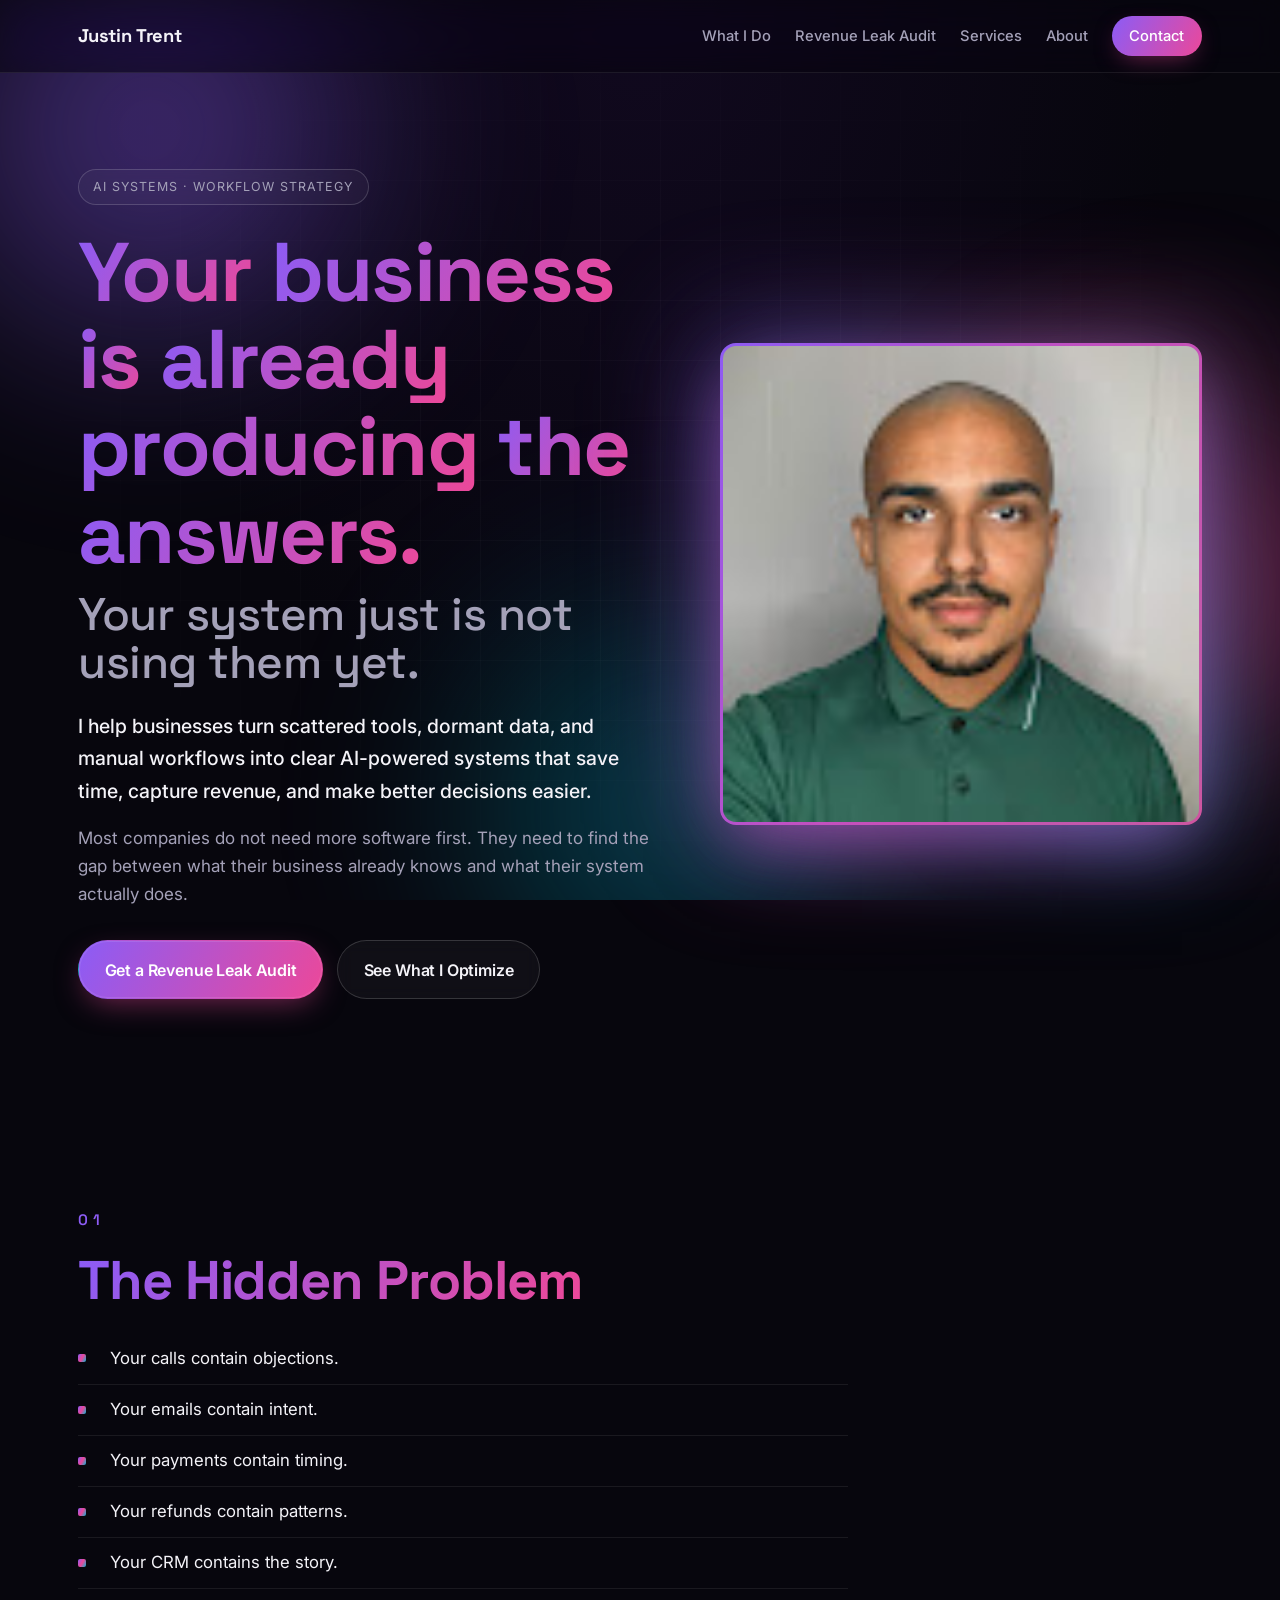
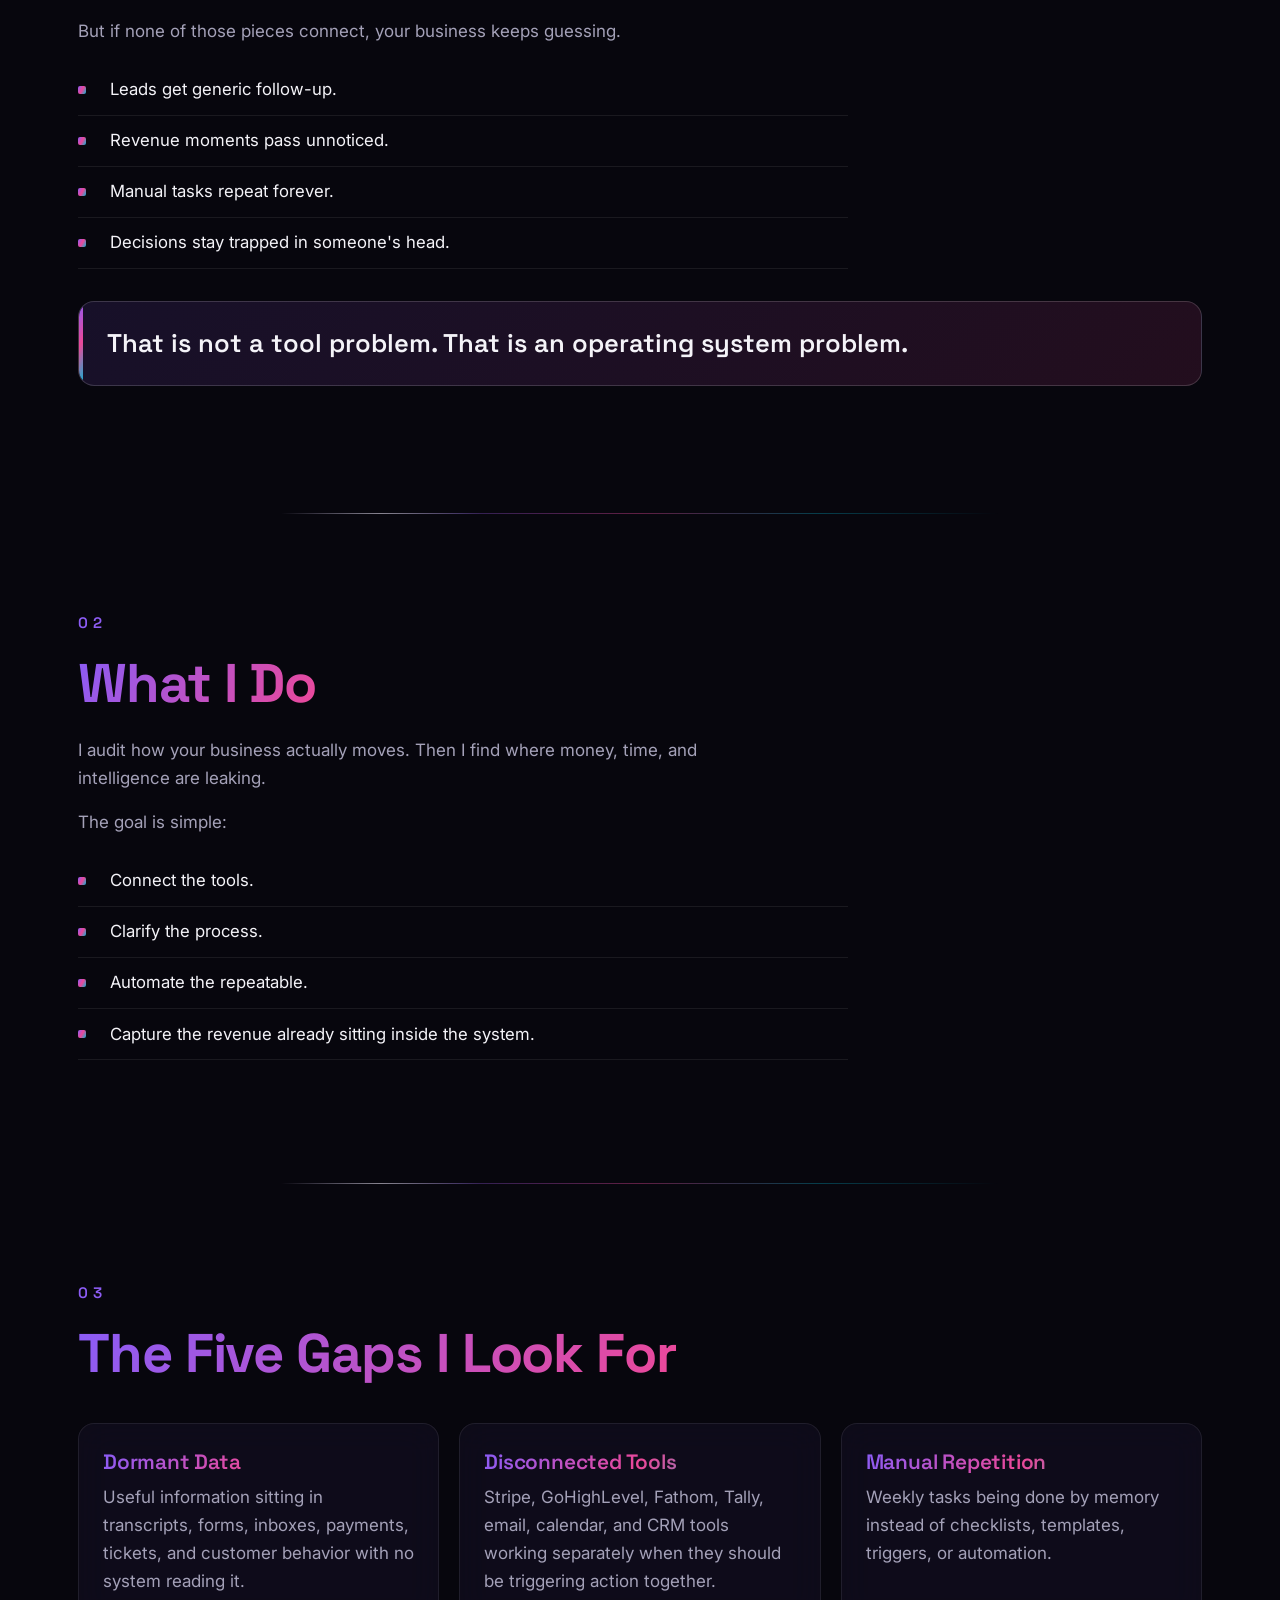
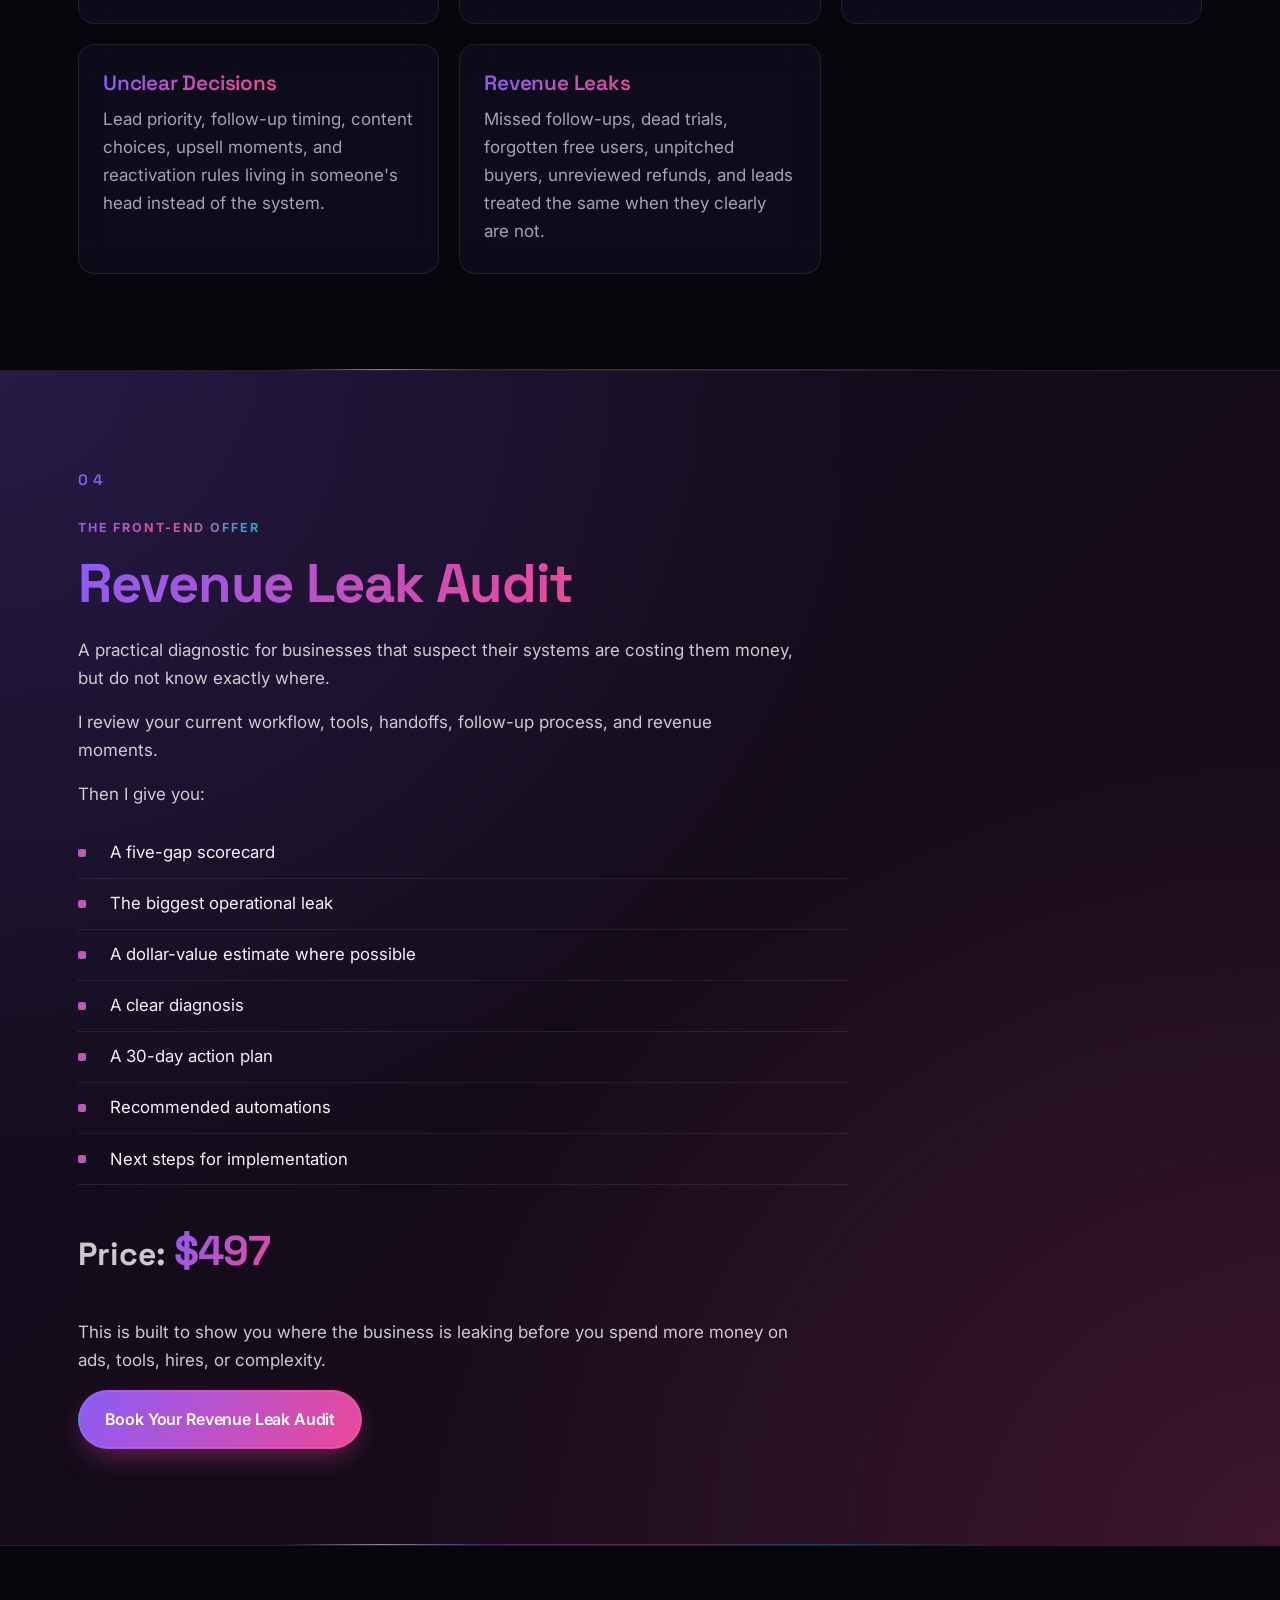
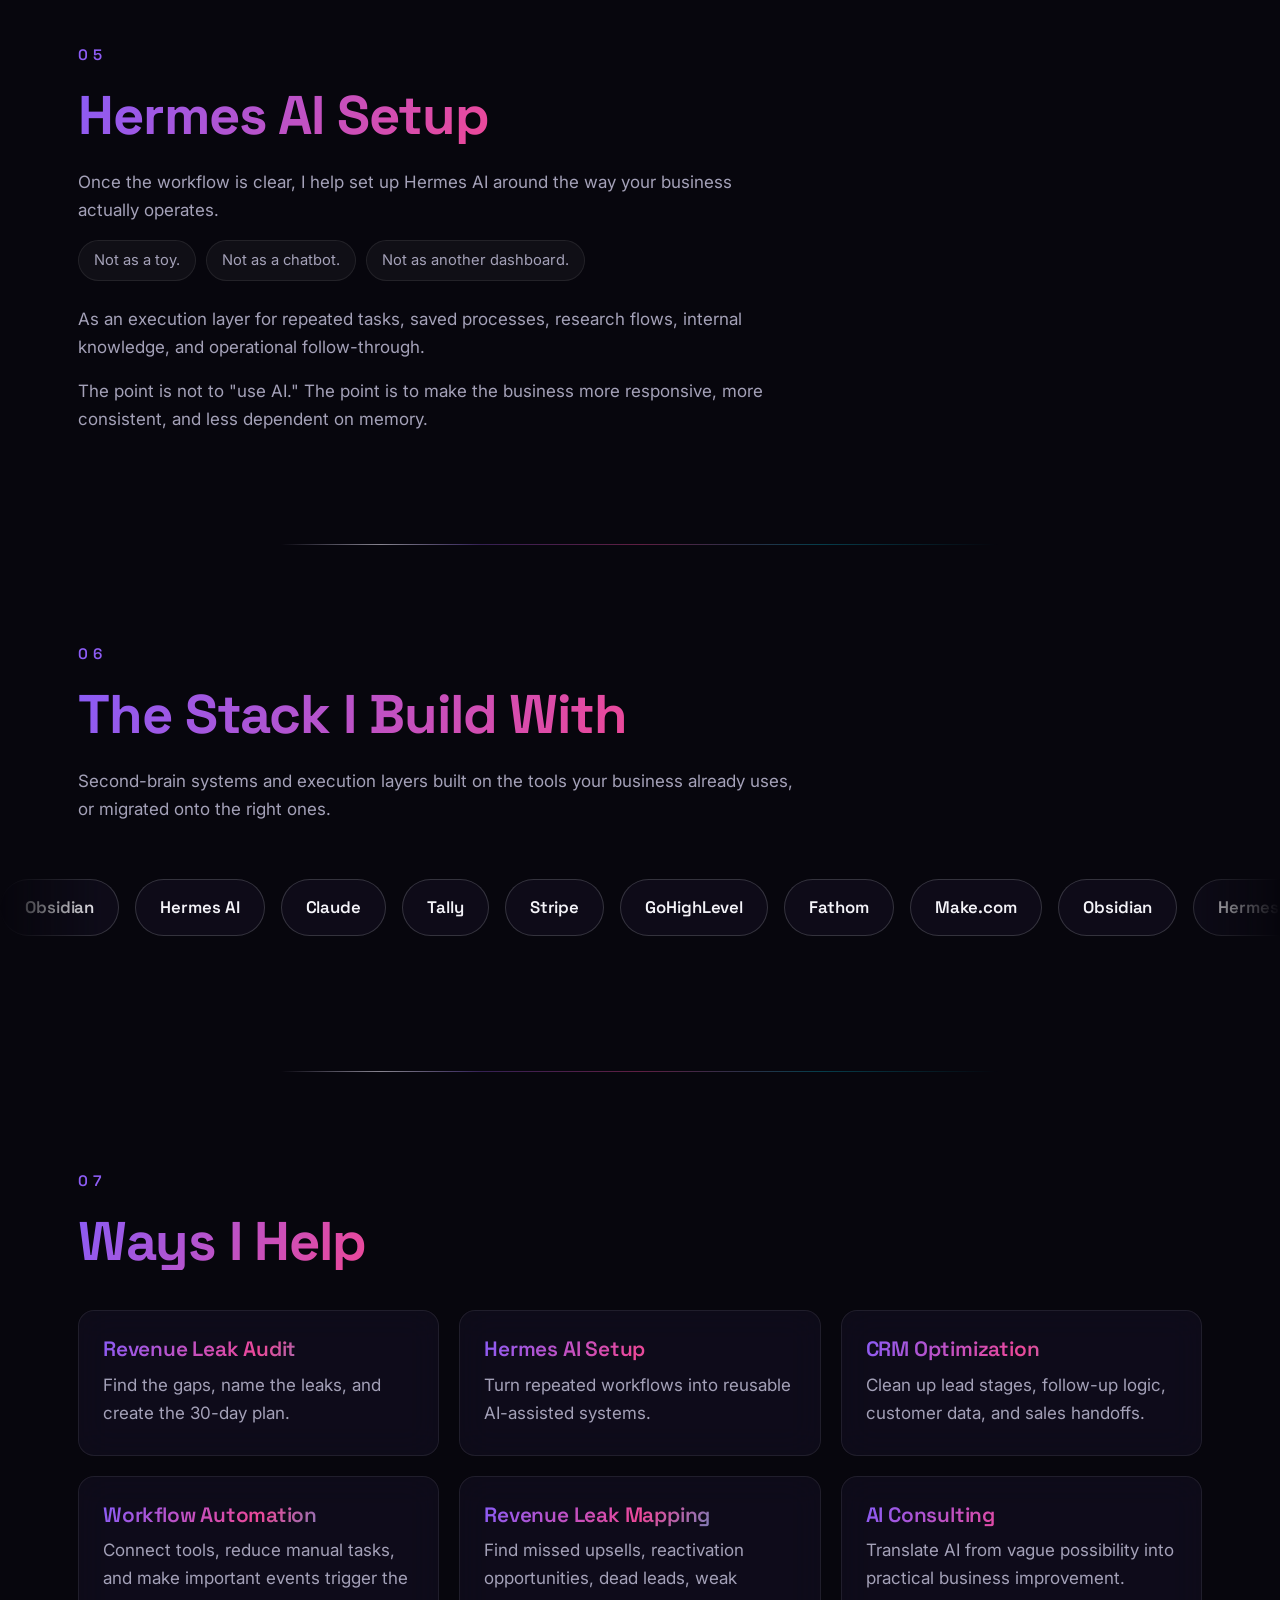
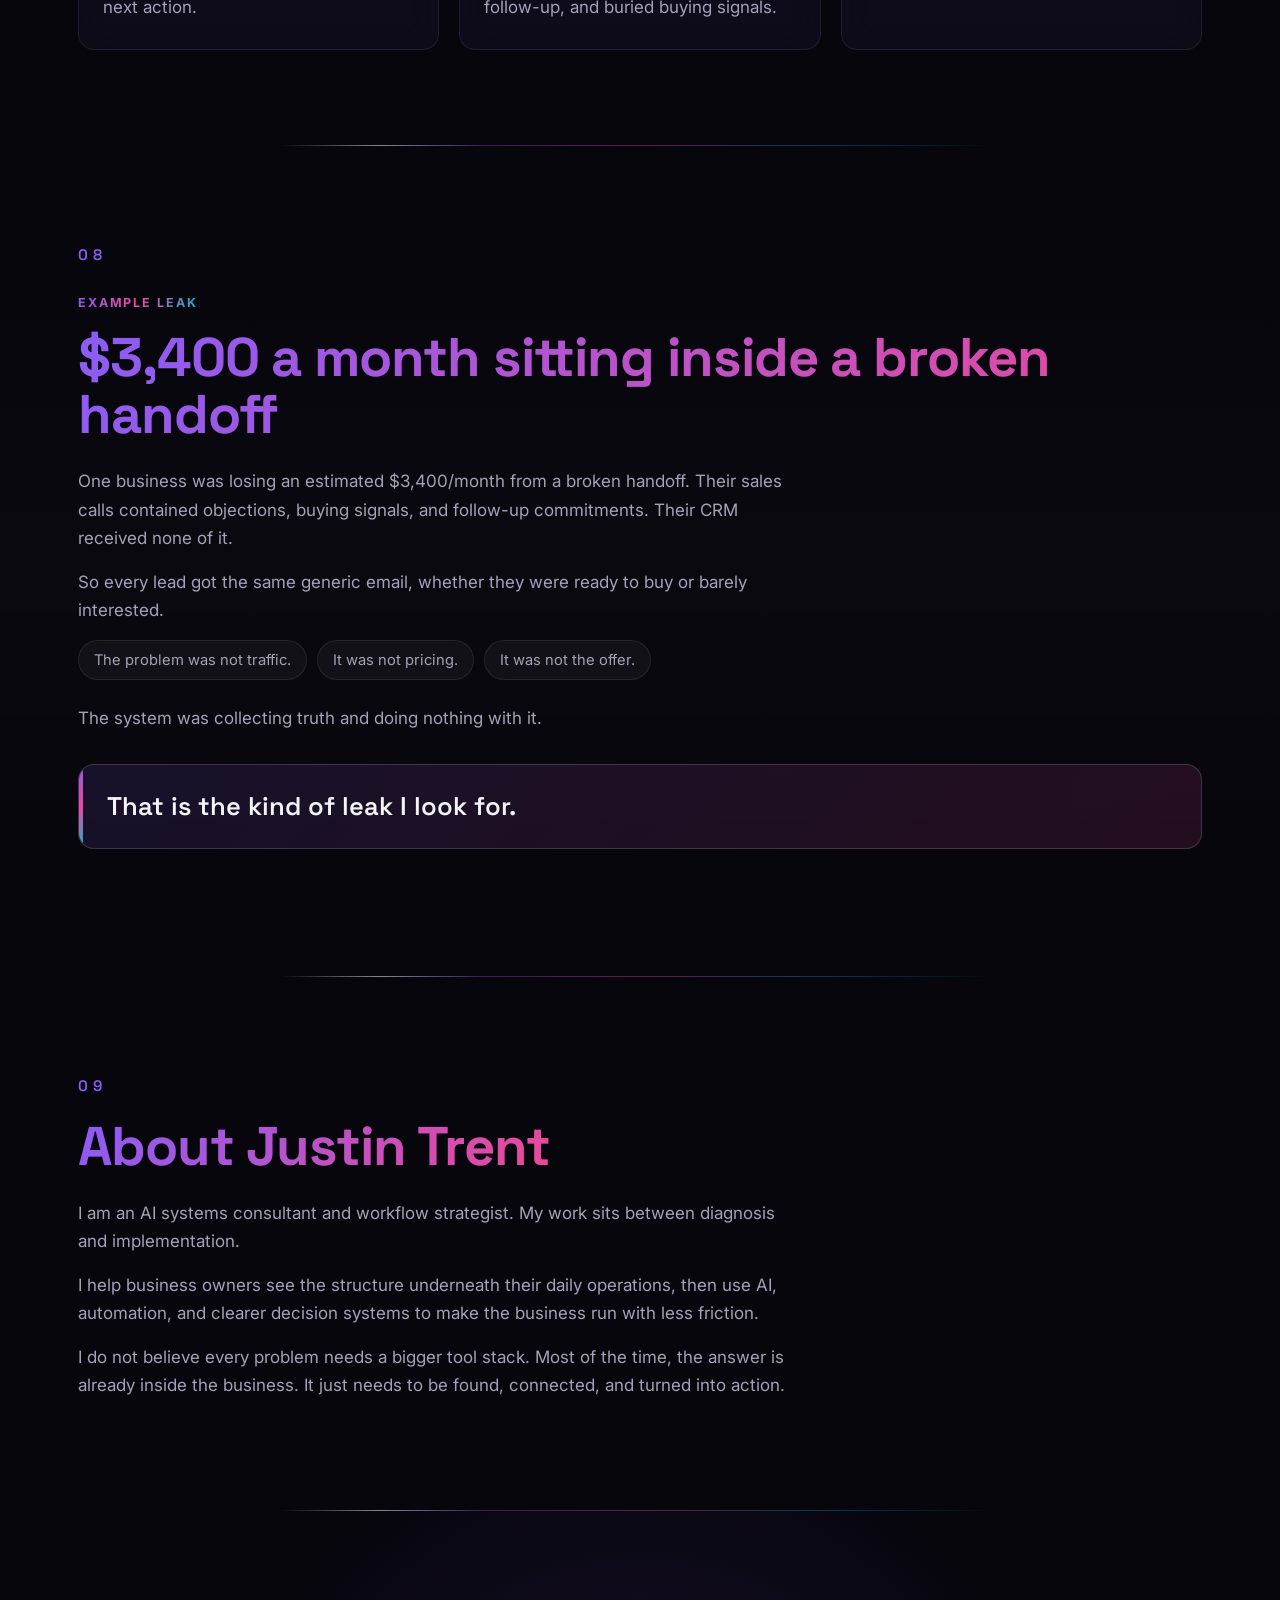
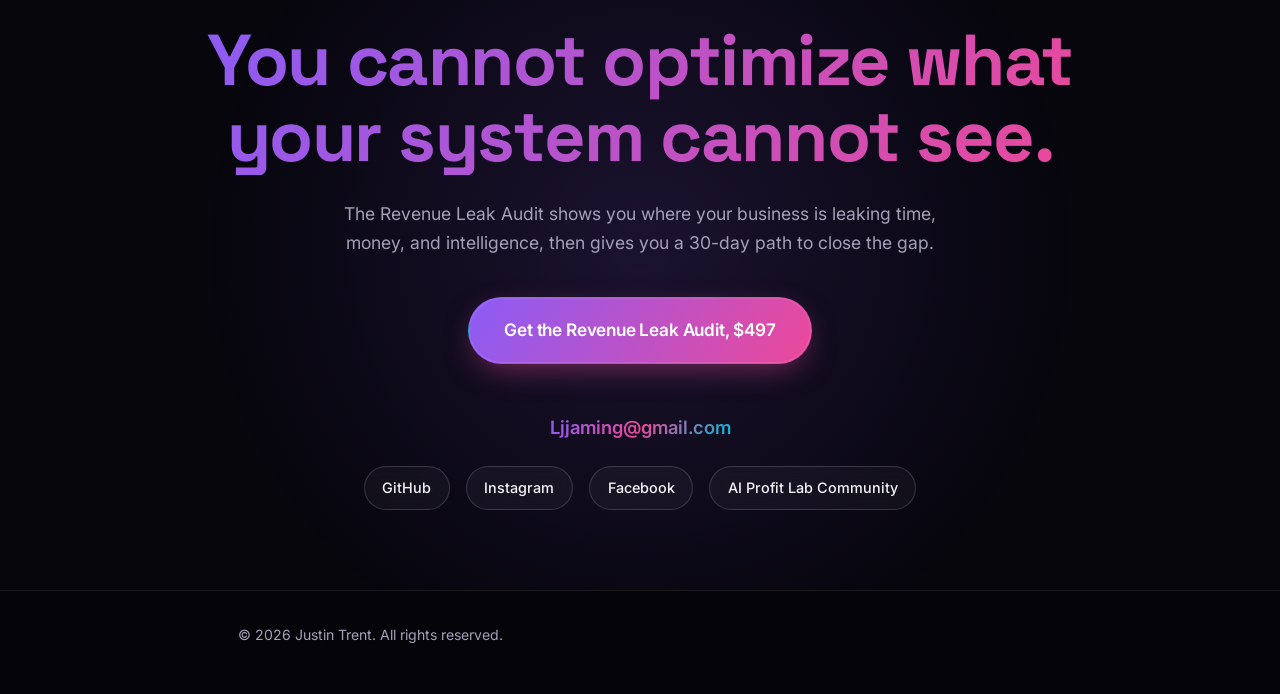
==== index.html @ abe8282d "Rename AIOS Audit to Revenue Leak Audit for plain-English buyer clarity" ====
<!DOCTYPE html>
<html lang="en">
<head>
  <meta charset="UTF-8">
  <meta name="viewport" content="width=device-width, initial-scale=1.0">
  <title>Justin Trent | Revenue Leak Audit</title>
  <meta name="description" content="AI systems consultant and workflow strategist. The Revenue Leak Audit shows you where your business is leaking time, money, and intelligence, with a 30-day plan to close the gap.">
  <link rel="preconnect" href="https://fonts.googleapis.com">
  <link rel="preconnect" href="https://fonts.gstatic.com" crossorigin>
  <link href="https://fonts.googleapis.com/css2?family=Space+Grotesk:wght@500;600;700&family=Inter:wght@400;500;600;700&display=swap" rel="stylesheet">
  <link rel="stylesheet" href="styles.css">
</head>
<body>
  <div class="scroll-progress" aria-hidden="true"></div>
  <div class="cursor-spotlight" aria-hidden="true"></div>
  <canvas id="confetti-canvas" aria-hidden="true"></canvas>
  <div class="aurora" aria-hidden="true">
    <div class="blob blob-1"></div>
    <div class="blob blob-2"></div>
    <div class="blob blob-3"></div>
    <div class="grid-overlay"></div>
  </div>
  <header class="site-header">
    <div class="container header-row">
      <a class="brand" href="#top">Justin Trent</a>
      <nav>
        <a href="#what">What I Do</a>
        <a href="#audit">Revenue Leak Audit</a>
        <a href="#services">Services</a>
        <a href="#about">About</a>
        <a href="#contact" class="nav-cta">Contact</a>
      </nav>
    </div>
  </header>

  <section id="top" class="hero">
    <div class="sparkles" aria-hidden="true"></div>
    <div class="container hero-grid">
      <div class="hero-text reveal">
        <span class="pill">AI Systems &middot; Workflow Strategy</span>
        <h1><span class="gradient-text split-words">Your business is already producing the answers.</span><span class="muted split-words-late">Your system just is not using them yet.</span></h1>
        <p class="lead">I help businesses turn scattered tools, dormant data, and manual workflows into clear AI-powered systems that save time, capture revenue, and make better decisions easier.</p>
        <p>Most companies do not need more software first. They need to find the gap between what their business already knows and what their system actually does.</p>
        <div class="cta-row">
          <a href="#audit" class="btn btn-primary btn-magnetic">Get a Revenue Leak Audit</a>
          <a href="#services" class="btn btn-ghost">See What I Optimize</a>
        </div>
      </div>
      <div class="hero-photo reveal">
        <div class="photo-frame">
          <img src="assets/justin.jpg" alt="Justin Trent, AI systems consultant">
        </div>
      </div>
    </div>
  </section>

  <section id="problem" class="section">
    <div class="container reveal">
      <h2><span class="gradient-text">The Hidden Problem</span></h2>
      <ul class="signal-list">
        <li>Your calls contain objections.</li>
        <li>Your emails contain intent.</li>
        <li>Your payments contain timing.</li>
        <li>Your refunds contain patterns.</li>
        <li>Your CRM contains the story.</li>
      </ul>
      <p>But if none of those pieces connect, your business keeps guessing.</p>
      <ul class="signal-list">
        <li>Leads get generic follow-up.</li>
        <li>Revenue moments pass unnoticed.</li>
        <li>Manual tasks repeat forever.</li>
        <li>Decisions stay trapped in someone's head.</li>
      </ul>
      <p class="callout">That is not a tool problem. That is an operating system problem.</p>
    </div>
  </section>

  <section id="what" class="section">
    <div class="container reveal">
      <h2><span class="gradient-text">What I Do</span></h2>
      <p>I audit how your business actually moves. Then I find where money, time, and intelligence are leaking.</p>
      <p>The goal is simple:</p>
      <ul class="goal-list">
        <li>Connect the tools.</li>
        <li>Clarify the process.</li>
        <li>Automate the repeatable.</li>
        <li>Capture the revenue already sitting inside the system.</li>
      </ul>
    </div>
  </section>

  <section id="gaps" class="section">
    <div class="container reveal">
      <h2><span class="gradient-text">The Five Gaps I Look For</span></h2>
      <div class="gap-grid">
        <article class="gap">
          <h3>Dormant Data</h3>
          <p>Useful information sitting in transcripts, forms, inboxes, payments, tickets, and customer behavior with no system reading it.</p>
        </article>
        <article class="gap">
          <h3>Disconnected Tools</h3>
          <p>Stripe, GoHighLevel, Fathom, Tally, email, calendar, and CRM tools working separately when they should be triggering action together.</p>
        </article>
        <article class="gap">
          <h3>Manual Repetition</h3>
          <p>Weekly tasks being done by memory instead of checklists, templates, triggers, or automation.</p>
        </article>
        <article class="gap">
          <h3>Unclear Decisions</h3>
          <p>Lead priority, follow-up timing, content choices, upsell moments, and reactivation rules living in someone's head instead of the system.</p>
        </article>
        <article class="gap">
          <h3>Revenue Leaks</h3>
          <p>Missed follow-ups, dead trials, forgotten free users, unpitched buyers, unreviewed refunds, and leads treated the same when they clearly are not.</p>
        </article>
      </div>
    </div>
  </section>

  <section id="audit" class="section section-feature">
    <div class="container reveal">
      <span class="eyebrow">The Front-End Offer</span>
      <h2><span class="gradient-text">Revenue Leak Audit</span></h2>
      <p>A practical diagnostic for businesses that suspect their systems are costing them money, but do not know exactly where.</p>
      <p>I review your current workflow, tools, handoffs, follow-up process, and revenue moments.</p>
      <p>Then I give you:</p>
      <ul class="deliverables">
        <li>A five-gap scorecard</li>
        <li>The biggest operational leak</li>
        <li>A dollar-value estimate where possible</li>
        <li>A clear diagnosis</li>
        <li>A 30-day action plan</li>
        <li>Recommended automations</li>
        <li>Next steps for implementation</li>
      </ul>
      <p class="price">Price: <strong class="price-reveal"><span class="price-amount" data-count="497" data-prefix="$">$497</span><em class="price-tooltip">vs $3,400/mo leaked</em></strong></p>
      <p>This is built to show you where the business is leaking before you spend more money on ads, tools, hires, or complexity.</p>
      <a href="https://buy.stripe.com/7sY8wPaONecN2ZB4umcZa06?locale=en&amp;__embed_source=1" class="btn btn-primary btn-magnetic">Book Your Revenue Leak Audit</a>
    </div>
  </section>

  <section id="hermes" class="section">
    <div class="container reveal">
      <h2><span class="gradient-text">Hermes AI Setup</span></h2>
      <p>Once the workflow is clear, I help set up Hermes AI around the way your business actually operates.</p>
      <ul class="not-list">
        <li>Not as a toy.</li>
        <li>Not as a chatbot.</li>
        <li>Not as another dashboard.</li>
      </ul>
      <p>As an execution layer for repeated tasks, saved processes, research flows, internal knowledge, and operational follow-through.</p>
      <p>The point is not to "use AI." The point is to make the business more responsive, more consistent, and less dependent on memory.</p>
    </div>
  </section>

  <section id="stack" class="section">
    <div class="container reveal">
      <h2><span class="gradient-text">The Stack I Build With</span></h2>
      <p>Second-brain systems and execution layers built on the tools your business already uses, or migrated onto the right ones.</p>
    </div>
    <div class="marquee" aria-hidden="true">
      <div class="marquee-track">
        <span class="tool-chip">Obsidian</span>
        <span class="tool-chip">Hermes AI</span>
        <span class="tool-chip">Claude</span>
        <span class="tool-chip">Tally</span>
        <span class="tool-chip">Stripe</span>
        <span class="tool-chip">GoHighLevel</span>
        <span class="tool-chip">Fathom</span>
        <span class="tool-chip">Make.com</span>
        <span class="tool-chip">Obsidian</span>
        <span class="tool-chip">Hermes AI</span>
        <span class="tool-chip">Claude</span>
        <span class="tool-chip">Tally</span>
        <span class="tool-chip">Stripe</span>
        <span class="tool-chip">GoHighLevel</span>
        <span class="tool-chip">Fathom</span>
        <span class="tool-chip">Make.com</span>
      </div>
    </div>
  </section>

  <section id="services" class="section">
    <div class="container reveal">
      <h2><span class="gradient-text">Ways I Help</span></h2>
      <div class="service-grid">
        <article class="service">
          <h3>Revenue Leak Audit</h3>
          <p>Find the gaps, name the leaks, and create the 30-day plan.</p>
        </article>
        <article class="service">
          <h3>Hermes AI Setup</h3>
          <p>Turn repeated workflows into reusable AI-assisted systems.</p>
        </article>
        <article class="service">
          <h3>CRM Optimization</h3>
          <p>Clean up lead stages, follow-up logic, customer data, and sales handoffs.</p>
        </article>
        <article class="service">
          <h3>Workflow Automation</h3>
          <p>Connect tools, reduce manual tasks, and make important events trigger the next action.</p>
        </article>
        <article class="service">
          <h3>Revenue Leak Mapping</h3>
          <p>Find missed upsells, reactivation opportunities, dead leads, weak follow-up, and buried buying signals.</p>
        </article>
        <article class="service">
          <h3>AI Consulting</h3>
          <p>Translate AI from vague possibility into practical business improvement.</p>
        </article>
      </div>
    </div>
  </section>

  <section id="proof" class="section section-alt">
    <div class="container reveal">
      <span class="eyebrow">Example Leak</span>
      <h2><span class="gradient-text"><span data-count="3400" data-prefix="$">$3,400</span> a month sitting inside a broken handoff</span></h2>
      <p>One business was losing an estimated $3,400/month from a broken handoff. Their sales calls contained objections, buying signals, and follow-up commitments. Their CRM received none of it.</p>
      <p>So every lead got the same generic email, whether they were ready to buy or barely interested.</p>
      <ul class="not-list">
        <li>The problem was not traffic.</li>
        <li>It was not pricing.</li>
        <li>It was not the offer.</li>
      </ul>
      <p>The system was collecting truth and doing nothing with it.</p>
      <p class="callout">That is the kind of leak I look for.</p>
    </div>
  </section>

  <section id="about" class="section">
    <div class="container reveal">
      <h2><span class="gradient-text">About Justin Trent</span></h2>
      <p>I am an AI systems consultant and workflow strategist. My work sits between diagnosis and implementation.</p>
      <p>I help business owners see the structure underneath their daily operations, then use AI, automation, and clearer decision systems to make the business run with less friction.</p>
      <p>I do not believe every problem needs a bigger tool stack. Most of the time, the answer is already inside the business. It just needs to be found, connected, and turned into action.</p>
    </div>
  </section>

  <section id="contact" class="section section-final">
    <div class="container reveal">
      <h2><span class="gradient-text">You cannot optimize what your system cannot see.</span></h2>
      <p>The Revenue Leak Audit shows you where your business is leaking time, money, and intelligence, then gives you a 30-day path to close the gap.</p>
      <a href="https://buy.stripe.com/7sY8wPaONecN2ZB4umcZa06?locale=en&amp;__embed_source=1" class="btn btn-primary btn-large btn-magnetic">Get the Revenue Leak Audit, $497</a>
      <div class="contact-meta">
        <p class="contact-email"><a href="mailto:Ljjaming@gmail.com">Ljjaming@gmail.com</a></p>
        <ul class="socials">
          <li><a href="https://github.com/Ljjaming" target="_blank" rel="noopener">GitHub</a></li>
          <li><a href="https://www.instagram.com/ljjaming/" target="_blank" rel="noopener">Instagram</a></li>
          <li><a href="https://www.facebook.com/profile.php?id=100006990722110" target="_blank" rel="noopener">Facebook</a></li>
          <li><a href="https://www.skool.com/ai-profit-lab-7462/about?ref=d41d1d1228b54223be037021f3d6acbc" target="_blank" rel="noopener">AI Profit Lab Community</a></li>
        </ul>
      </div>
    </div>
  </section>

  <footer class="site-footer">
    <div class="container">
      <p>&copy; 2026 Justin Trent. All rights reserved.</p>
    </div>
  </footer>
  <a href="https://buy.stripe.com/7sY8wPaONecN2ZB4umcZa06?locale=en&amp;__embed_source=1" class="floating-cta" aria-label="Book Revenue Leak Audit">
    <span>Book Audit</span>
    <span class="floating-cta-price">$497</span>
  </a>
  <script src="script.js" defer></script>
</body>
</html>
---- styles.css ----
:root {
  --bg: #07060d;
  --bg-elev: #0d0b18;
  --bg-card: rgba(20, 17, 36, 0.55);
  --bg-card-hover: rgba(28, 24, 50, 0.7);
  --text: #f4f3f8;
  --text-muted: #a4a1b8;
  --border: rgba(255, 255, 255, 0.08);
  --border-strong: rgba(255, 255, 255, 0.16);

  --violet: #8b5cf6;
  --pink: #ec4899;
  --cyan: #06b6d4;
  --amber: #f59e0b;
  --lime: #84cc16;

  --grad: linear-gradient(120deg, #8b5cf6 0%, #ec4899 50%, #06b6d4 100%);
  --grad-warm: linear-gradient(120deg, #f59e0b 0%, #ec4899 50%, #8b5cf6 100%);

  --max-width: 1180px;
  --radius: 16px;
  --radius-sm: 10px;

  --shadow-glow: 0 20px 60px -15px rgba(139, 92, 246, 0.4);
  --shadow-glow-pink: 0 20px 60px -15px rgba(236, 72, 153, 0.45);

  --ease: cubic-bezier(0.16, 1, 0.3, 1);
}

* { box-sizing: border-box; margin: 0; padding: 0; }

html { scroll-behavior: smooth; }

body {
  font-family: 'Inter', -apple-system, BlinkMacSystemFont, "Segoe UI", sans-serif;
  background: var(--bg);
  color: var(--text);
  line-height: 1.65;
  font-size: 17px;
  -webkit-font-smoothing: antialiased;
  -moz-osx-font-smoothing: grayscale;
  overflow-x: hidden;
  position: relative;
}

/* Aurora backdrop */
.aurora {
  position: fixed;
  inset: 0;
  z-index: -2;
  overflow: hidden;
  background: radial-gradient(ellipse at top, #11091f 0%, #07060d 60%);
  pointer-events: none;
}
.blob {
  position: absolute;
  border-radius: 50%;
  filter: blur(90px);
  opacity: 0.55;
  will-change: transform;
}
.blob-1 {
  width: 620px; height: 620px;
  background: radial-gradient(circle, var(--violet), transparent 70%);
  top: -180px; left: -160px;
  animation: float1 22s ease-in-out infinite;
}
.blob-2 {
  width: 540px; height: 540px;
  background: radial-gradient(circle, var(--pink), transparent 70%);
  top: 35%; right: -180px;
  animation: float2 26s ease-in-out infinite;
}
.blob-3 {
  width: 580px; height: 580px;
  background: radial-gradient(circle, var(--cyan), transparent 70%);
  bottom: -200px; left: 30%;
  animation: float3 30s ease-in-out infinite;
  opacity: 0.4;
}
.grid-overlay {
  position: absolute;
  inset: 0;
  background-image:
    linear-gradient(to right, rgba(255,255,255,0.025) 1px, transparent 1px),
    linear-gradient(to bottom, rgba(255,255,255,0.025) 1px, transparent 1px);
  background-size: 60px 60px;
  mask-image: radial-gradient(ellipse at center, black 30%, transparent 75%);
}
@keyframes float1 {
  0%, 100% { transform: translate(0, 0) scale(1); }
  50% { transform: translate(120px, 80px) scale(1.15); }
}
@keyframes float2 {
  0%, 100% { transform: translate(0, 0) scale(1); }
  50% { transform: translate(-80px, 100px) scale(0.9); }
}
@keyframes float3 {
  0%, 100% { transform: translate(0, 0) scale(1); }
  50% { transform: translate(100px, -120px) scale(1.1); }
}

/* Typography */
h1, h2, h3 {
  font-family: 'Space Grotesk', sans-serif;
  line-height: 1.05;
  letter-spacing: -0.02em;
  font-weight: 700;
  color: var(--text);
}

h1 {
  font-size: clamp(2.6rem, 6.5vw, 5.25rem);
  font-weight: 700;
  margin-bottom: 1.5rem;
}
h2 {
  font-size: clamp(1.9rem, 4.5vw, 3.4rem);
  margin-bottom: 1.5rem;
}
h3 {
  font-size: 1.25rem;
  font-weight: 600;
  margin-bottom: 0.6rem;
  letter-spacing: -0.01em;
}

p { margin-bottom: 1rem; max-width: 65ch; color: var(--text-muted); }
.section-final p, .hero-text p { max-width: none; }
.hero-text p { color: var(--text-muted); }
.section-feature p { color: rgba(255, 255, 255, 0.78); }

a { color: var(--cyan); text-decoration: none; transition: color 0.2s; }
a:hover { color: var(--pink); }

.container {
  max-width: var(--max-width);
  margin: 0 auto;
  padding: 0 1.75rem;
  position: relative;
  z-index: 1;
}

.gradient-text {
  background: var(--grad);
  background-size: 200% 200%;
  -webkit-background-clip: text;
  background-clip: text;
  -webkit-text-fill-color: transparent;
  color: transparent;
  animation: gradientShift 8s ease infinite;
  display: inline-block;
}
@keyframes gradientShift {
  0%, 100% { background-position: 0% 50%; }
  50% { background-position: 100% 50%; }
}

.muted {
  display: block;
  color: var(--text-muted);
  font-weight: 500;
  font-size: 0.55em;
  margin-top: 0.75rem;
  letter-spacing: -0.01em;
}

.pill {
  display: inline-block;
  padding: 0.4rem 0.9rem;
  border: 1px solid var(--border-strong);
  background: rgba(255, 255, 255, 0.03);
  border-radius: 999px;
  font-size: 0.78rem;
  letter-spacing: 0.08em;
  text-transform: uppercase;
  color: var(--text-muted);
  margin-bottom: 1.5rem;
  backdrop-filter: blur(8px);
}

/* Header */
.site-header {
  position: sticky;
  top: 0;
  z-index: 50;
  background: rgba(7, 6, 13, 0.6);
  backdrop-filter: blur(16px) saturate(180%);
  -webkit-backdrop-filter: blur(16px) saturate(180%);
  border-bottom: 1px solid var(--border);
}
.header-row {
  display: flex;
  align-items: center;
  justify-content: space-between;
  padding: 1rem 1.75rem;
  max-width: var(--max-width);
  margin: 0 auto;
}
.brand {
  font-family: 'Space Grotesk', sans-serif;
  font-weight: 700;
  font-size: 1.15rem;
  color: var(--text);
  letter-spacing: -0.01em;
}
.brand:hover { color: var(--pink); }
.site-header nav { display: flex; gap: 1.5rem; align-items: center; }
.site-header nav a {
  color: var(--text-muted);
  font-size: 0.92rem;
  font-weight: 500;
  transition: color 0.2s;
}
.site-header nav a:hover { color: var(--text); }
.nav-cta {
  background: var(--grad);
  background-size: 200% 200%;
  animation: gradientShift 6s ease infinite;
  color: #fff !important;
  padding: 0.5rem 1.1rem;
  border-radius: 999px;
  font-weight: 600;
  box-shadow: 0 8px 24px -8px rgba(236, 72, 153, 0.5);
}
.nav-cta:hover { transform: translateY(-1px); box-shadow: 0 12px 32px -8px rgba(236, 72, 153, 0.7); }

/* Hero */
.hero {
  padding: 6rem 0 7rem;
  position: relative;
}
.hero-grid {
  display: grid;
  grid-template-columns: 1.2fr 1fr;
  gap: 4rem;
  align-items: center;
}
.hero-text .lead {
  font-size: 1.22rem;
  color: var(--text);
  margin-bottom: 1.1rem;
  font-weight: 500;
}
.hero-photo { position: relative; }
.photo-frame {
  position: relative;
  border-radius: var(--radius);
  padding: 3px;
  background: var(--grad);
  background-size: 200% 200%;
  animation: gradientShift 6s ease infinite;
  box-shadow:
    0 30px 80px -20px rgba(139, 92, 246, 0.5),
    0 20px 60px -15px rgba(236, 72, 153, 0.4),
    0 0 100px -20px rgba(6, 182, 212, 0.3);
  transition: transform 0.6s var(--ease);
  transform-style: preserve-3d;
  will-change: transform;
}
.photo-frame::after {
  content: "";
  position: absolute;
  inset: -20px;
  background: var(--grad);
  filter: blur(60px);
  opacity: 0.35;
  z-index: -1;
  border-radius: var(--radius);
  animation: gradientShift 6s ease infinite;
}
.photo-frame img {
  width: 100%;
  height: auto;
  aspect-ratio: 1 / 1;
  object-fit: cover;
  border-radius: calc(var(--radius) - 3px);
  background: var(--bg-elev);
  display: block;
}

/* Buttons */
.cta-row { display: flex; gap: 0.85rem; margin-top: 2rem; flex-wrap: wrap; }
.btn {
  display: inline-flex;
  align-items: center;
  padding: 0.95rem 1.6rem;
  border-radius: 999px;
  text-decoration: none;
  font-weight: 600;
  font-size: 1rem;
  font-family: 'Inter', sans-serif;
  letter-spacing: -0.01em;
  transition: transform 0.2s var(--ease), box-shadow 0.2s, color 0.2s;
  border: 1px solid transparent;
  cursor: pointer;
  position: relative;
  overflow: hidden;
  isolation: isolate;
}
.btn-primary {
  background: var(--grad);
  background-size: 200% 200%;
  color: #fff;
  animation: gradientShift 5s ease infinite;
  box-shadow:
    0 10px 30px -8px rgba(236, 72, 153, 0.5),
    0 0 0 1px rgba(255, 255, 255, 0.1) inset;
}
.btn-primary:hover {
  color: #fff;
  transform: translateY(-3px) scale(1.02);
  box-shadow:
    0 18px 50px -10px rgba(236, 72, 153, 0.7),
    0 0 40px rgba(139, 92, 246, 0.5),
    0 0 0 1px rgba(255, 255, 255, 0.2) inset;
}
.btn-ghost {
  background: rgba(255, 255, 255, 0.04);
  color: var(--text);
  border-color: var(--border-strong);
  backdrop-filter: blur(8px);
}
.btn-ghost:hover {
  background: rgba(255, 255, 255, 0.08);
  border-color: var(--text);
  color: var(--text);
  transform: translateY(-2px);
}
.btn-large { padding: 1.15rem 2.2rem; font-size: 1.08rem; }

/* Sections */
.section {
  padding: 6rem 0;
  position: relative;
}
.section-alt {
  background: linear-gradient(180deg, transparent, rgba(255, 255, 255, 0.015) 50%, transparent);
}
.section-feature {
  background: linear-gradient(135deg, rgba(139, 92, 246, 0.08), rgba(236, 72, 153, 0.08));
  border-top: 1px solid var(--border);
  border-bottom: 1px solid var(--border);
}
.section-feature::before {
  content: "";
  position: absolute;
  inset: 0;
  background:
    radial-gradient(ellipse at top left, rgba(139, 92, 246, 0.18), transparent 50%),
    radial-gradient(ellipse at bottom right, rgba(236, 72, 153, 0.18), transparent 50%);
  pointer-events: none;
}
.section-final {
  text-align: center;
  padding: 7rem 0 5rem;
  position: relative;
}
.section-final::before {
  content: "";
  position: absolute;
  inset: 0;
  background:
    radial-gradient(circle at center, rgba(139, 92, 246, 0.15), transparent 60%);
  pointer-events: none;
}
.section-final h2 {
  max-width: 900px;
  margin: 0 auto 1.5rem;
  font-size: clamp(2.4rem, 6vw, 4.5rem);
}
.section-final > .container > p {
  max-width: 640px;
  margin: 0 auto 2.5rem;
  font-size: 1.1rem;
}

.eyebrow {
  display: inline-block;
  text-transform: uppercase;
  letter-spacing: 0.15em;
  font-size: 0.78rem;
  font-weight: 700;
  margin-bottom: 1rem;
  background: var(--grad);
  -webkit-background-clip: text;
  background-clip: text;
  -webkit-text-fill-color: transparent;
  color: transparent;
}

/* Callout */
.callout {
  font-family: 'Space Grotesk', sans-serif;
  font-size: clamp(1.2rem, 2.4vw, 1.6rem);
  font-weight: 600;
  font-style: normal;
  padding: 1.5rem 1.75rem;
  border-radius: var(--radius);
  background: linear-gradient(135deg, rgba(139, 92, 246, 0.12), rgba(236, 72, 153, 0.12));
  border: 1px solid var(--border-strong);
  margin: 2rem 0;
  max-width: 70ch;
  color: var(--text);
  line-height: 1.35;
  position: relative;
  overflow: hidden;
}
.callout::before {
  content: "";
  position: absolute;
  left: 0; top: 0; bottom: 0;
  width: 4px;
  background: var(--grad);
}

/* Lists */
.signal-list, .goal-list, .deliverables, .not-list {
  list-style: none;
  margin: 1.25rem 0 1.75rem;
  max-width: 70ch;
}
.signal-list li, .goal-list li, .deliverables li {
  padding: 0.7rem 0 0.7rem 2rem;
  border-bottom: 1px solid var(--border);
  font-size: 1.05rem;
  color: var(--text);
  position: relative;
  transition: padding-left 0.2s, color 0.2s;
}
.signal-list li::before, .goal-list li::before, .deliverables li::before {
  content: "";
  position: absolute;
  left: 0;
  top: 50%;
  transform: translateY(-50%);
  width: 8px;
  height: 8px;
  border-radius: 2px;
  background: var(--grad);
}
.signal-list li:hover, .goal-list li:hover, .deliverables li:hover {
  padding-left: 2.4rem;
  color: var(--text);
}
.not-list {
  display: flex;
  flex-wrap: wrap;
  gap: 0.6rem;
  margin: 1rem 0 1.5rem;
}
.not-list li {
  padding: 0.45rem 0.95rem;
  background: rgba(255, 255, 255, 0.04);
  border: 1px solid var(--border);
  border-radius: 999px;
  font-size: 0.92rem;
  color: var(--text-muted);
}

/* Grids */
.gap-grid, .service-grid {
  display: grid;
  grid-template-columns: repeat(auto-fit, minmax(280px, 1fr));
  gap: 1.25rem;
  margin-top: 2.5rem;
}
.gap, .service {
  background: var(--bg-card);
  backdrop-filter: blur(16px) saturate(160%);
  -webkit-backdrop-filter: blur(16px) saturate(160%);
  padding: 1.75rem 1.5rem;
  border: 1px solid var(--border);
  border-radius: var(--radius);
  transition: transform 0.35s var(--ease), box-shadow 0.35s, border-color 0.35s, background 0.35s;
  position: relative;
  overflow: hidden;
}
.gap::before, .service::before {
  content: "";
  position: absolute;
  top: 0; left: 0; right: 0;
  height: 3px;
  background: var(--grad);
  opacity: 0;
  transition: opacity 0.35s;
}
.gap:hover, .service:hover {
  transform: translateY(-6px);
  background: var(--bg-card-hover);
  border-color: var(--border-strong);
  box-shadow: 0 25px 60px -15px rgba(139, 92, 246, 0.35);
}
.gap:hover::before, .service:hover::before { opacity: 1; }

.gap h3, .service h3 {
  background: var(--grad);
  -webkit-background-clip: text;
  background-clip: text;
  -webkit-text-fill-color: transparent;
  color: transparent;
  font-size: 1.3rem;
}
.gap p, .service p { max-width: none; margin-bottom: 0; color: var(--text-muted); }

/* Per-card gradient glow on Five Gaps */
.gap:nth-child(1):hover { box-shadow: 0 25px 60px -15px rgba(139, 92, 246, 0.5); }
.gap:nth-child(2):hover { box-shadow: 0 25px 60px -15px rgba(6, 182, 212, 0.5); }
.gap:nth-child(3):hover { box-shadow: 0 25px 60px -15px rgba(236, 72, 153, 0.5); }
.gap:nth-child(4):hover { box-shadow: 0 25px 60px -15px rgba(245, 158, 11, 0.5); }
.gap:nth-child(5):hover { box-shadow: 0 25px 60px -15px rgba(132, 204, 22, 0.5); }

/* Feature section content */
.section-feature .container { position: relative; z-index: 1; }
.section-feature .price {
  font-family: 'Space Grotesk', sans-serif;
  font-size: 2rem;
  margin: 2rem 0;
  font-weight: 700;
}
.section-feature .price strong { font-weight: 700; }

/* Hover-reveal price comparison */
.price-reveal {
  position: relative;
  display: inline-block;
  cursor: help;
}
.price-amount {
  background: var(--grad);
  background-size: 200% 200%;
  -webkit-background-clip: text;
  background-clip: text;
  -webkit-text-fill-color: transparent;
  color: transparent;
  font-size: 2.6rem;
  letter-spacing: -0.02em;
  font-weight: 700;
  display: inline-block;
  animation: gradientShift 6s ease infinite;
  transition: transform 0.25s var(--ease);
}
.price-reveal:hover .price-amount { transform: scale(1.05); }
.price-tooltip {
  position: absolute;
  top: calc(100% + 14px);
  left: 50%;
  transform: translateX(-50%) translateY(-8px) scale(0.95);
  background:
    linear-gradient(135deg, rgba(139, 92, 246, 0.22), rgba(236, 72, 153, 0.22)),
    rgba(7, 6, 13, 0.96);
  backdrop-filter: blur(14px);
  -webkit-backdrop-filter: blur(14px);
  border: 1px solid var(--border-strong);
  padding: 0.65rem 1.1rem;
  border-radius: 10px;
  font-style: normal;
  font-size: 0.92rem;
  white-space: nowrap;
  opacity: 0;
  pointer-events: none;
  transition: opacity 0.3s var(--ease), transform 0.3s var(--ease);
  font-family: 'Inter', sans-serif;
  font-weight: 600;
  color: var(--text);
  box-shadow:
    0 14px 36px -8px rgba(236, 72, 153, 0.5),
    0 0 30px rgba(139, 92, 246, 0.3);
  z-index: 10;
}
.price-tooltip::before {
  content: '';
  position: absolute;
  top: -7px;
  left: 50%;
  transform: translateX(-50%) rotate(45deg);
  width: 12px;
  height: 12px;
  background: linear-gradient(135deg, rgba(139, 92, 246, 0.3), rgba(236, 72, 153, 0.3)), rgba(7, 6, 13, 0.96);
  border-left: 1px solid var(--border-strong);
  border-top: 1px solid var(--border-strong);
}
.price-reveal:hover .price-tooltip {
  opacity: 1;
  transform: translateX(-50%) translateY(0) scale(1);
}
.section-feature .deliverables li { color: var(--text); border-bottom-color: var(--border); }

/* Marquee */
.marquee {
  overflow: hidden;
  padding: 2.5rem 0;
  mask-image: linear-gradient(90deg, transparent, black 8%, black 92%, transparent);
  -webkit-mask-image: linear-gradient(90deg, transparent, black 8%, black 92%, transparent);
  position: relative;
  z-index: 1;
}
.marquee-track {
  display: flex;
  gap: 1rem;
  width: max-content;
  animation: marqueeScroll 28s linear infinite;
}
.marquee:hover .marquee-track { animation-play-state: paused; }
.tool-chip {
  display: inline-flex;
  align-items: center;
  padding: 0.85rem 1.5rem;
  background: var(--bg-card);
  backdrop-filter: blur(12px);
  border: 1px solid var(--border-strong);
  border-radius: 999px;
  font-family: 'Space Grotesk', sans-serif;
  font-weight: 600;
  font-size: 1.05rem;
  letter-spacing: -0.005em;
  color: var(--text);
  white-space: nowrap;
  transition: transform 0.2s, box-shadow 0.2s, border-color 0.2s;
}
.tool-chip:hover {
  transform: translateY(-2px) scale(1.04);
  border-color: transparent;
  background: var(--grad);
  background-size: 200% 200%;
  animation: gradientShift 3s ease infinite;
  box-shadow: 0 12px 30px -8px rgba(236, 72, 153, 0.5);
}
@keyframes marqueeScroll {
  from { transform: translateX(0); }
  to { transform: translateX(-50%); }
}

/* Contact final */
.contact-meta { margin-top: 3rem; }
.contact-email {
  font-size: 1.15rem;
  font-weight: 500;
}
.contact-email a {
  background: var(--grad);
  -webkit-background-clip: text;
  background-clip: text;
  -webkit-text-fill-color: transparent;
  color: transparent;
  font-weight: 600;
}
.socials {
  list-style: none;
  display: flex;
  justify-content: center;
  gap: 1rem;
  margin-top: 1.5rem;
  flex-wrap: wrap;
}
.socials li a {
  display: inline-block;
  padding: 0.55rem 1.1rem;
  background: rgba(255, 255, 255, 0.04);
  border: 1px solid var(--border-strong);
  border-radius: 999px;
  color: var(--text);
  font-size: 0.9rem;
  font-weight: 500;
  transition: all 0.2s var(--ease);
  backdrop-filter: blur(8px);
}
.socials li a:hover {
  background: var(--grad);
  background-size: 200% 200%;
  animation: gradientShift 3s ease infinite;
  border-color: transparent;
  transform: translateY(-2px);
  box-shadow: 0 12px 30px -8px rgba(236, 72, 153, 0.5);
  color: #fff;
}

/* Footer */
.site-footer {
  background: #050409;
  border-top: 1px solid var(--border);
  padding: 2rem 0;
  text-align: center;
  font-size: 0.88rem;
  color: var(--text-muted);
}

/* Scroll reveal */
.reveal {
  opacity: 0;
  transform: translateY(40px);
  transition: opacity 0.9s var(--ease), transform 0.9s var(--ease);
}
.reveal.visible {
  opacity: 1;
  transform: translateY(0);
}

/* Responsive */
@media (max-width: 900px) {
  .hero { padding: 4rem 0 5rem; }
  .hero-grid {
    grid-template-columns: 1fr;
    gap: 2.5rem;
  }
  .hero-photo {
    max-width: 320px;
    margin: 0 auto;
    order: -1;
  }
  .site-header nav { gap: 0.75rem; }
  .site-header nav a:not(.nav-cta) { display: none; }
  .section, .section-feature, .section-final { padding: 4rem 0; }
  .blob { opacity: 0.4; filter: blur(70px); }
  .callout { padding: 1.25rem 1.4rem; }
}

@media (max-width: 480px) {
  body { font-size: 16px; }
  .header-row { padding: 0.85rem 1.25rem; }
  .container { padding: 0 1.25rem; }
}

/* Word-by-word reveal on hero headline */
.word {
  display: inline-block;
  opacity: 0;
  transform: translateY(28px);
  filter: blur(8px);
  transition:
    opacity 0.7s var(--ease),
    transform 0.7s var(--ease),
    filter 0.7s var(--ease);
}
.word.animate {
  opacity: 1;
  transform: translateY(0);
  filter: blur(0);
}
.gradient-text.split-words {
  background: none;
  -webkit-text-fill-color: initial;
  color: inherit;
  animation: none;
}
.gradient-text.split-words .word {
  background: var(--grad);
  background-size: 200% 200%;
  -webkit-background-clip: text;
  background-clip: text;
  -webkit-text-fill-color: transparent;
  color: transparent;
  animation: gradientShift 8s ease infinite;
}
.split-words-late {
  opacity: 0;
  transform: translateY(15px);
  transition: opacity 0.9s var(--ease) 1.2s, transform 0.9s var(--ease) 1.2s;
}
.split-words-late.animate {
  opacity: 1;
  transform: translateY(0);
}

/* Animated section dividers */
.section:not(.section-final)::after {
  content: "";
  position: absolute;
  bottom: 0;
  left: 50%;
  transform: translateX(-50%);
  width: min(70%, 720px);
  height: 1px;
  background:
    linear-gradient(90deg, transparent 0%, rgba(255, 255, 255, 0.7) 50%, transparent 100%) 0 0 / 28% 100% no-repeat,
    linear-gradient(90deg,
      transparent 0%,
      rgba(139, 92, 246, 0.45) 25%,
      rgba(236, 72, 153, 0.55) 50%,
      rgba(6, 182, 212, 0.45) 75%,
      transparent 100%);
  animation: scanShine 7s linear infinite;
  pointer-events: none;
  opacity: 0.7;
}
@keyframes scanShine {
  0% { background-position: -40% 0, 0 0; }
  100% { background-position: 140% 0, 0 0; }
}

/* Scroll progress bar */
.scroll-progress {
  position: fixed;
  top: 0;
  left: 0;
  height: 3px;
  width: 0%;
  background: var(--grad);
  background-size: 200% 200%;
  animation: gradientShift 4s ease infinite;
  z-index: 100;
  box-shadow: 0 0 14px rgba(236, 72, 153, 0.6), 0 0 28px rgba(139, 92, 246, 0.4);
  pointer-events: none;
  transition: width 0.08s linear;
}

/* Cursor spotlight (desktop only) */
.cursor-spotlight {
  position: fixed;
  top: 0;
  left: 0;
  width: 700px;
  height: 700px;
  border-radius: 50%;
  background: radial-gradient(circle, rgba(139, 92, 246, 0.13), rgba(236, 72, 153, 0.06) 30%, transparent 65%);
  pointer-events: none;
  z-index: 0;
  transform: translate(-50%, -50%);
  mix-blend-mode: screen;
  will-change: left, top;
  opacity: 0;
  transition: opacity 0.4s ease;
}
.cursor-spotlight.active { opacity: 1; }
@media (hover: none), (max-width: 900px) {
  .cursor-spotlight { display: none; }
}

/* Confetti canvas */
#confetti-canvas {
  position: fixed;
  inset: 0;
  pointer-events: none;
  z-index: 200;
  width: 100vw;
  height: 100vh;
}

/* Hero sparkles */
.sparkles {
  position: absolute;
  inset: 0;
  pointer-events: none;
  overflow: hidden;
  z-index: 0;
}
.sparkles span {
  position: absolute;
  width: 3px;
  height: 3px;
  background: #fff;
  border-radius: 50%;
  opacity: 0;
  box-shadow: 0 0 8px 1px rgba(255, 255, 255, 0.9), 0 0 16px 2px rgba(139, 92, 246, 0.5);
  animation: twinkle var(--dur, 3.5s) ease-in-out infinite;
  animation-delay: var(--delay, 0s);
}
@keyframes twinkle {
  0%, 100% { opacity: 0; transform: scale(0.5); }
  50% { opacity: 0.9; transform: scale(1.3); }
}

/* Floating sticky CTA */
.floating-cta {
  position: fixed;
  bottom: 1.5rem;
  right: 1.5rem;
  background: var(--grad);
  background-size: 200% 200%;
  animation: gradientShift 5s ease infinite;
  color: #fff !important;
  padding: 0.95rem 1.4rem;
  border-radius: 999px;
  font-weight: 700;
  font-family: 'Inter', sans-serif;
  font-size: 0.95rem;
  z-index: 60;
  box-shadow:
    0 12px 36px -8px rgba(236, 72, 153, 0.6),
    0 0 50px rgba(139, 92, 246, 0.35),
    0 0 0 1px rgba(255, 255, 255, 0.12) inset;
  opacity: 0;
  transform: translateY(24px) scale(0.9);
  pointer-events: none;
  transition: opacity 0.45s var(--ease), transform 0.45s var(--ease), box-shadow 0.25s;
  display: inline-flex;
  align-items: center;
  gap: 0.55rem;
  text-decoration: none;
  letter-spacing: -0.005em;
}
.floating-cta.visible {
  opacity: 1;
  transform: translateY(0) scale(1);
  pointer-events: auto;
}
.floating-cta:hover {
  transform: translateY(-3px) scale(1.05);
  box-shadow:
    0 20px 50px -10px rgba(236, 72, 153, 0.8),
    0 0 70px rgba(139, 92, 246, 0.55),
    0 0 0 1px rgba(255, 255, 255, 0.2) inset;
  color: #fff !important;
}
.floating-cta-price {
  background: rgba(0, 0, 0, 0.25);
  padding: 0.25rem 0.6rem;
  border-radius: 999px;
  font-size: 0.82rem;
  font-weight: 700;
}

/* Editorial section numbering */
body { counter-reset: section; }
.section:not(.section-final) { counter-increment: section; }
.section:not(.section-final) .container > .reveal::before,
.section:not(.section-final) .container.reveal::before {
  content: counter(section, decimal-leading-zero);
  display: block;
  font-family: 'Space Grotesk', sans-serif;
  font-size: 0.95rem;
  letter-spacing: 0.32em;
  margin-bottom: 1.25rem;
  background: var(--grad);
  background-size: 200% 200%;
  -webkit-background-clip: text;
  background-clip: text;
  -webkit-text-fill-color: transparent;
  color: transparent;
  font-weight: 600;
  animation: gradientShift 8s ease infinite;
}

/* Make sure header z-index sits above cursor spotlight */
.site-header { z-index: 50; }

@media (max-width: 900px) {
  .floating-cta { padding: 0.8rem 1.2rem; font-size: 0.88rem; bottom: 1rem; right: 1rem; }
  .floating-cta-price { font-size: 0.78rem; }
}

@media (prefers-reduced-motion: reduce) {
  *, *::before, *::after {
    animation-duration: 0.01ms !important;
    animation-iteration-count: 1 !important;
    transition-duration: 0.01ms !important;
  }
  .reveal { opacity: 1; transform: none; }
  .cursor-spotlight, .sparkles { display: none; }
}
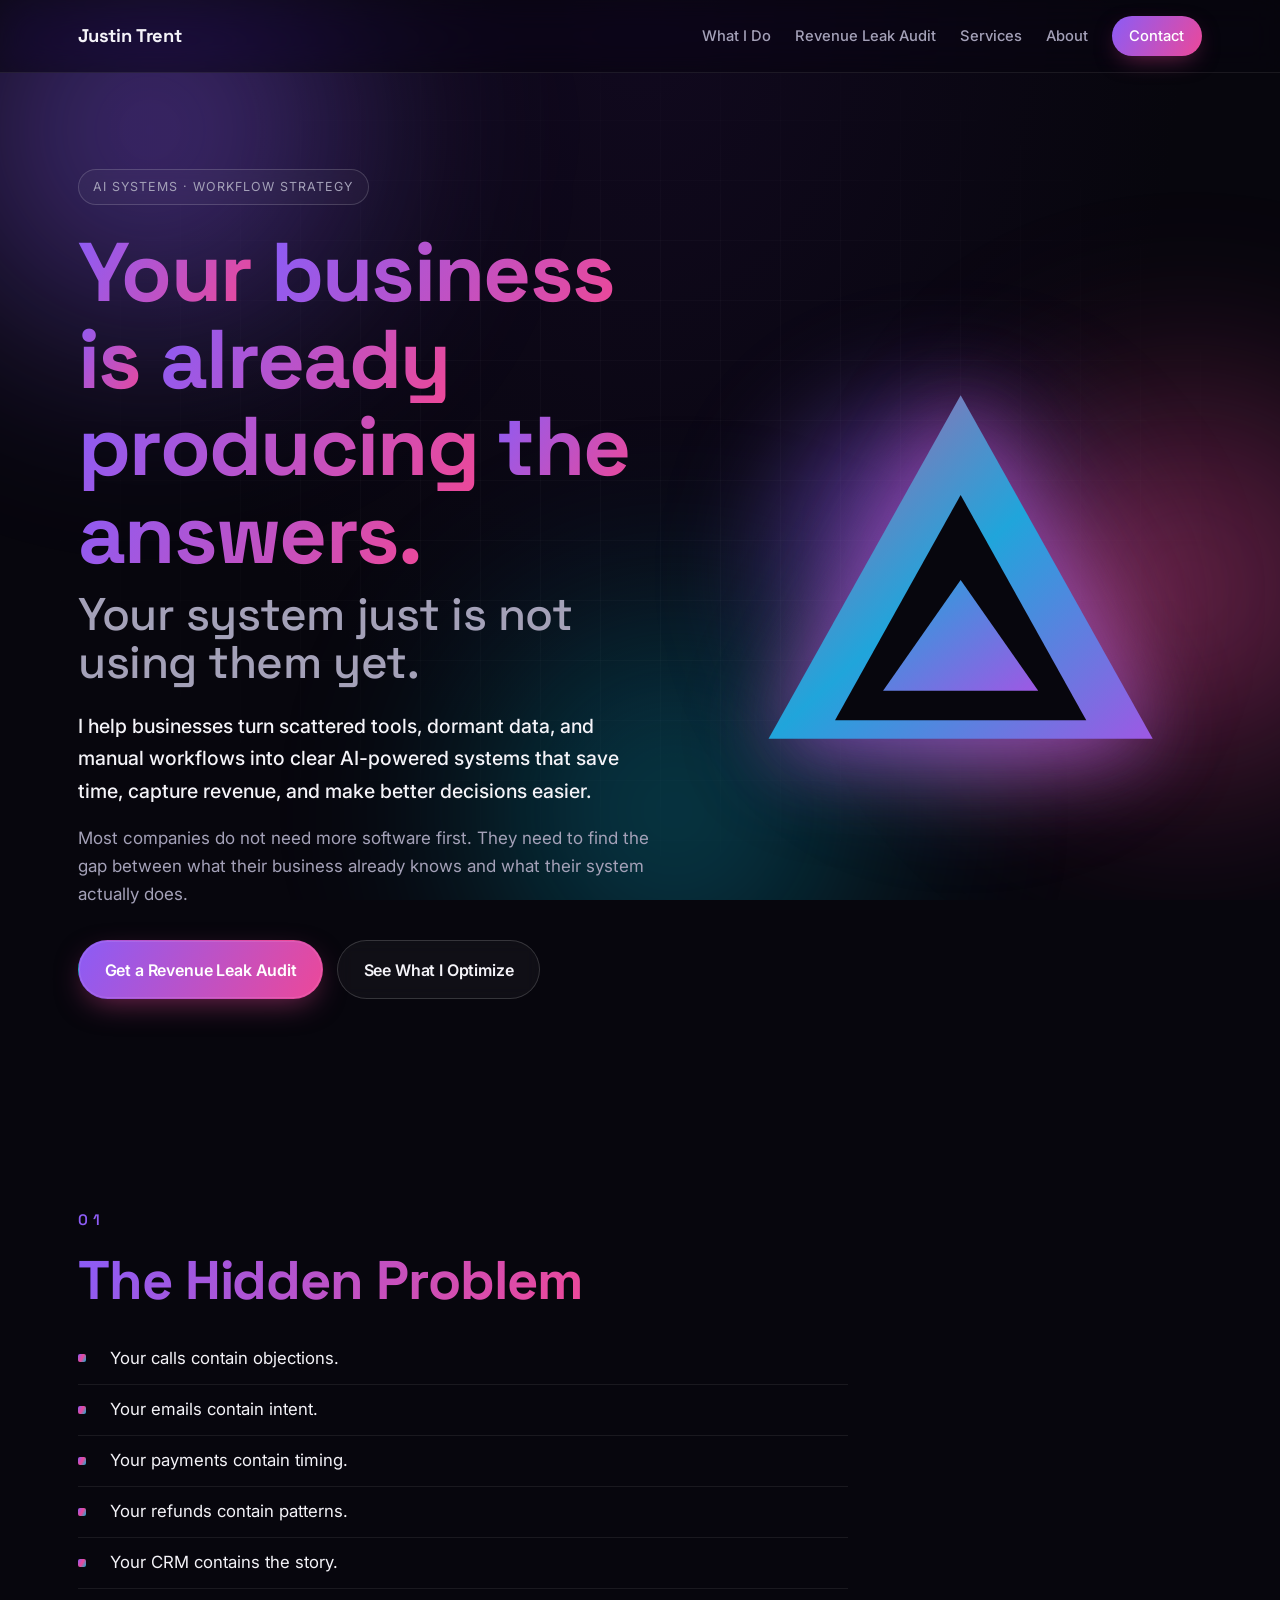
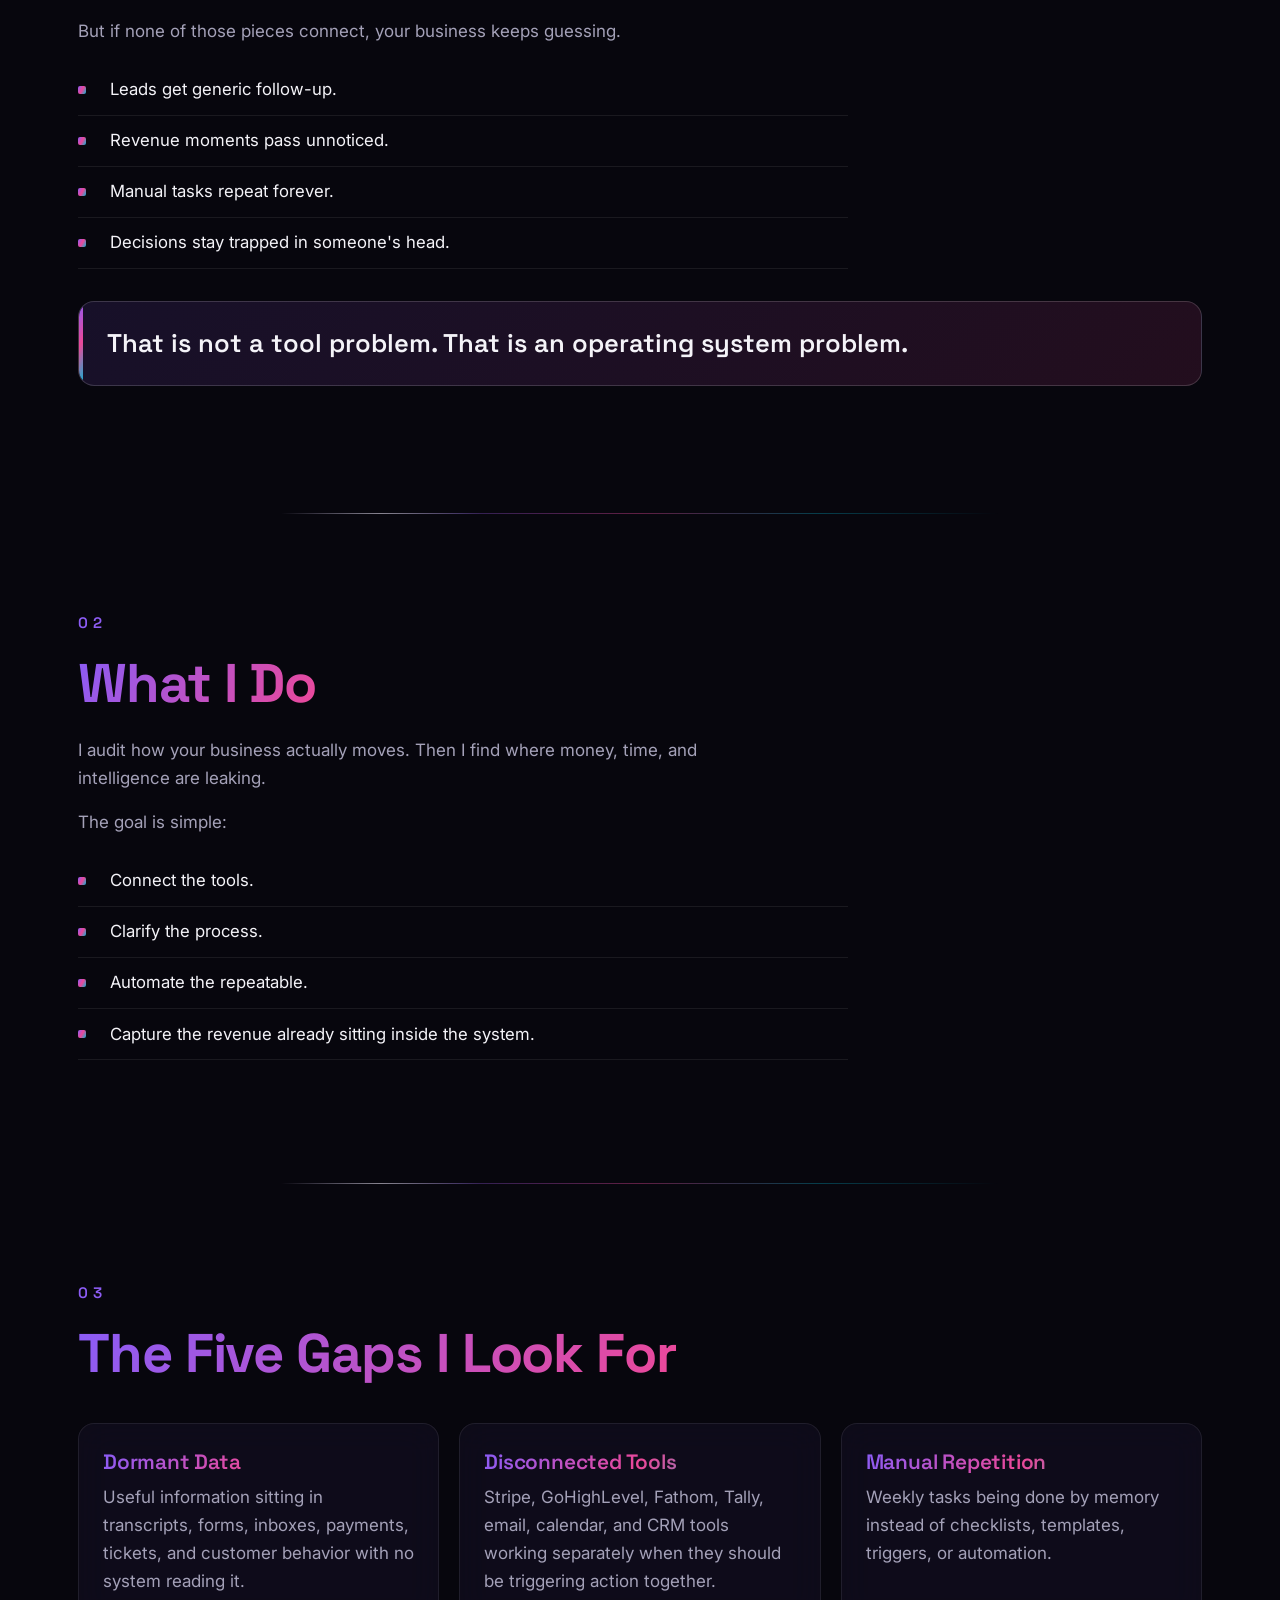
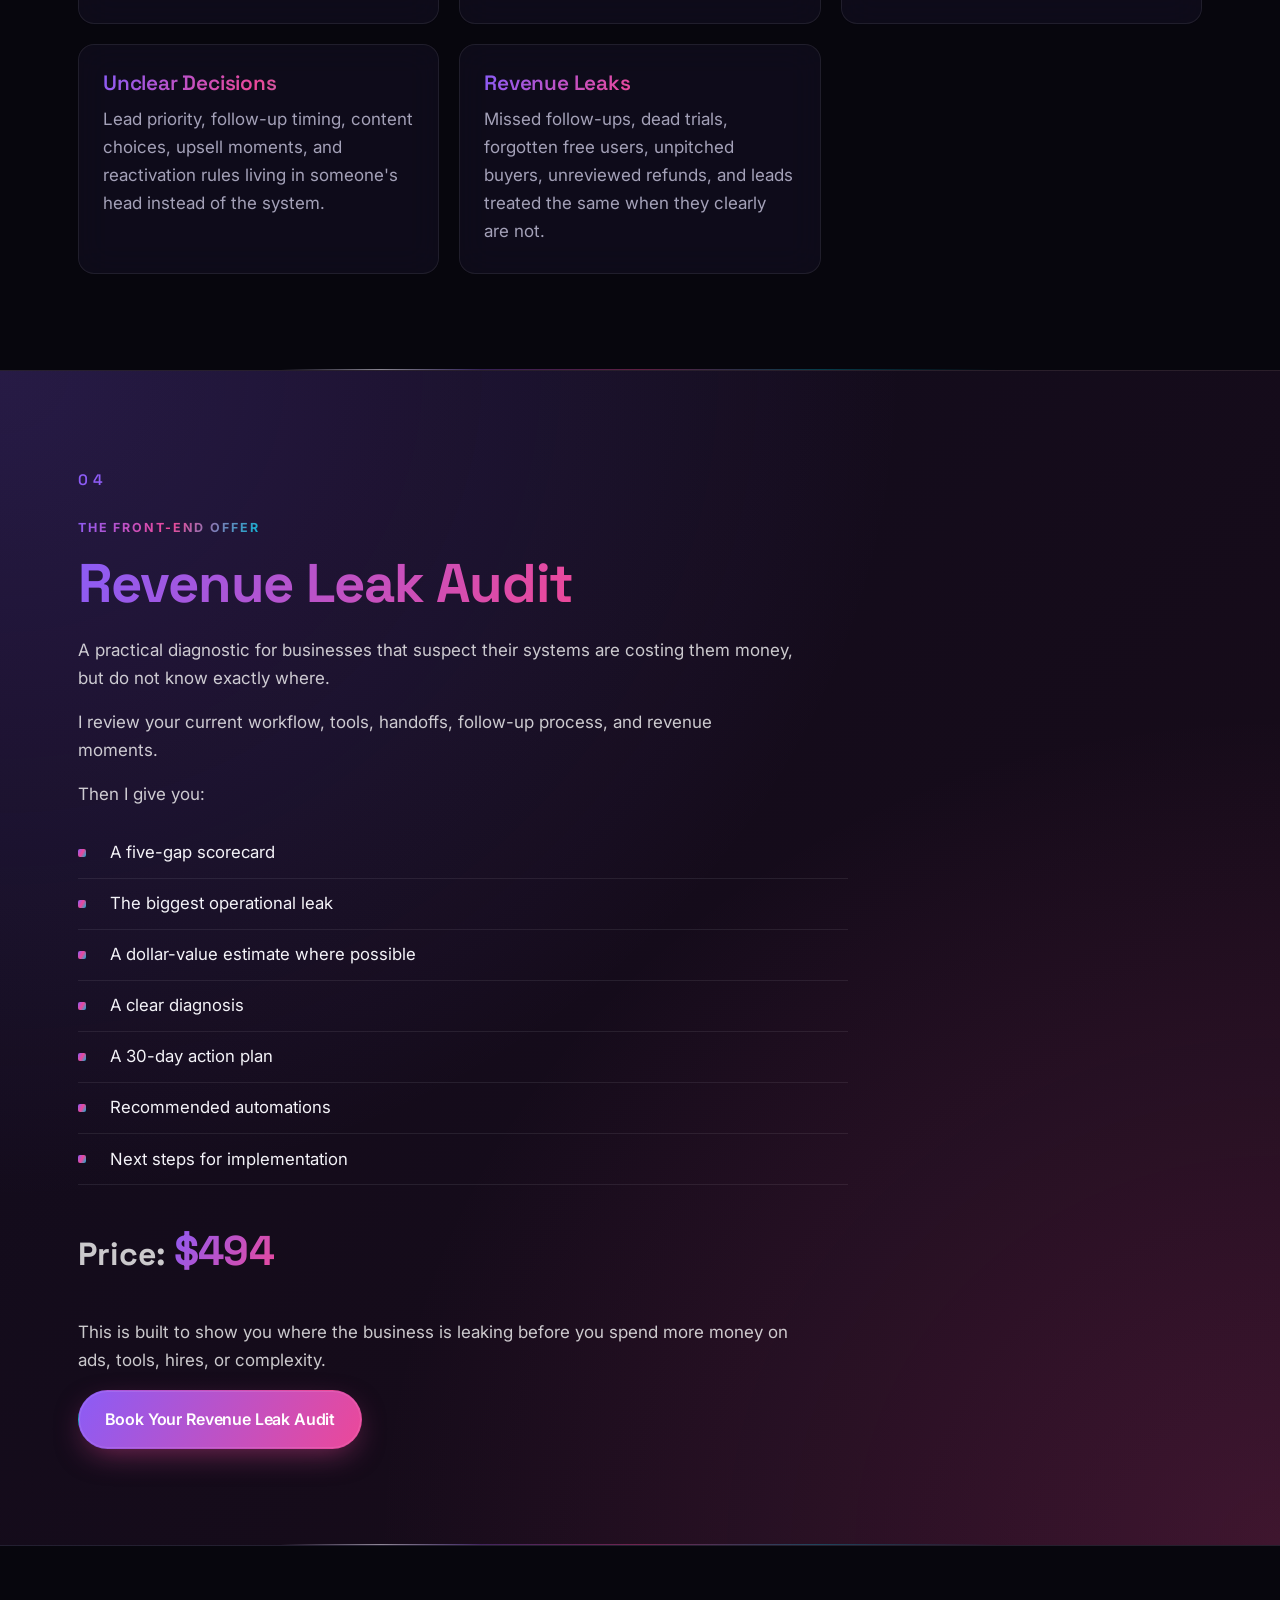
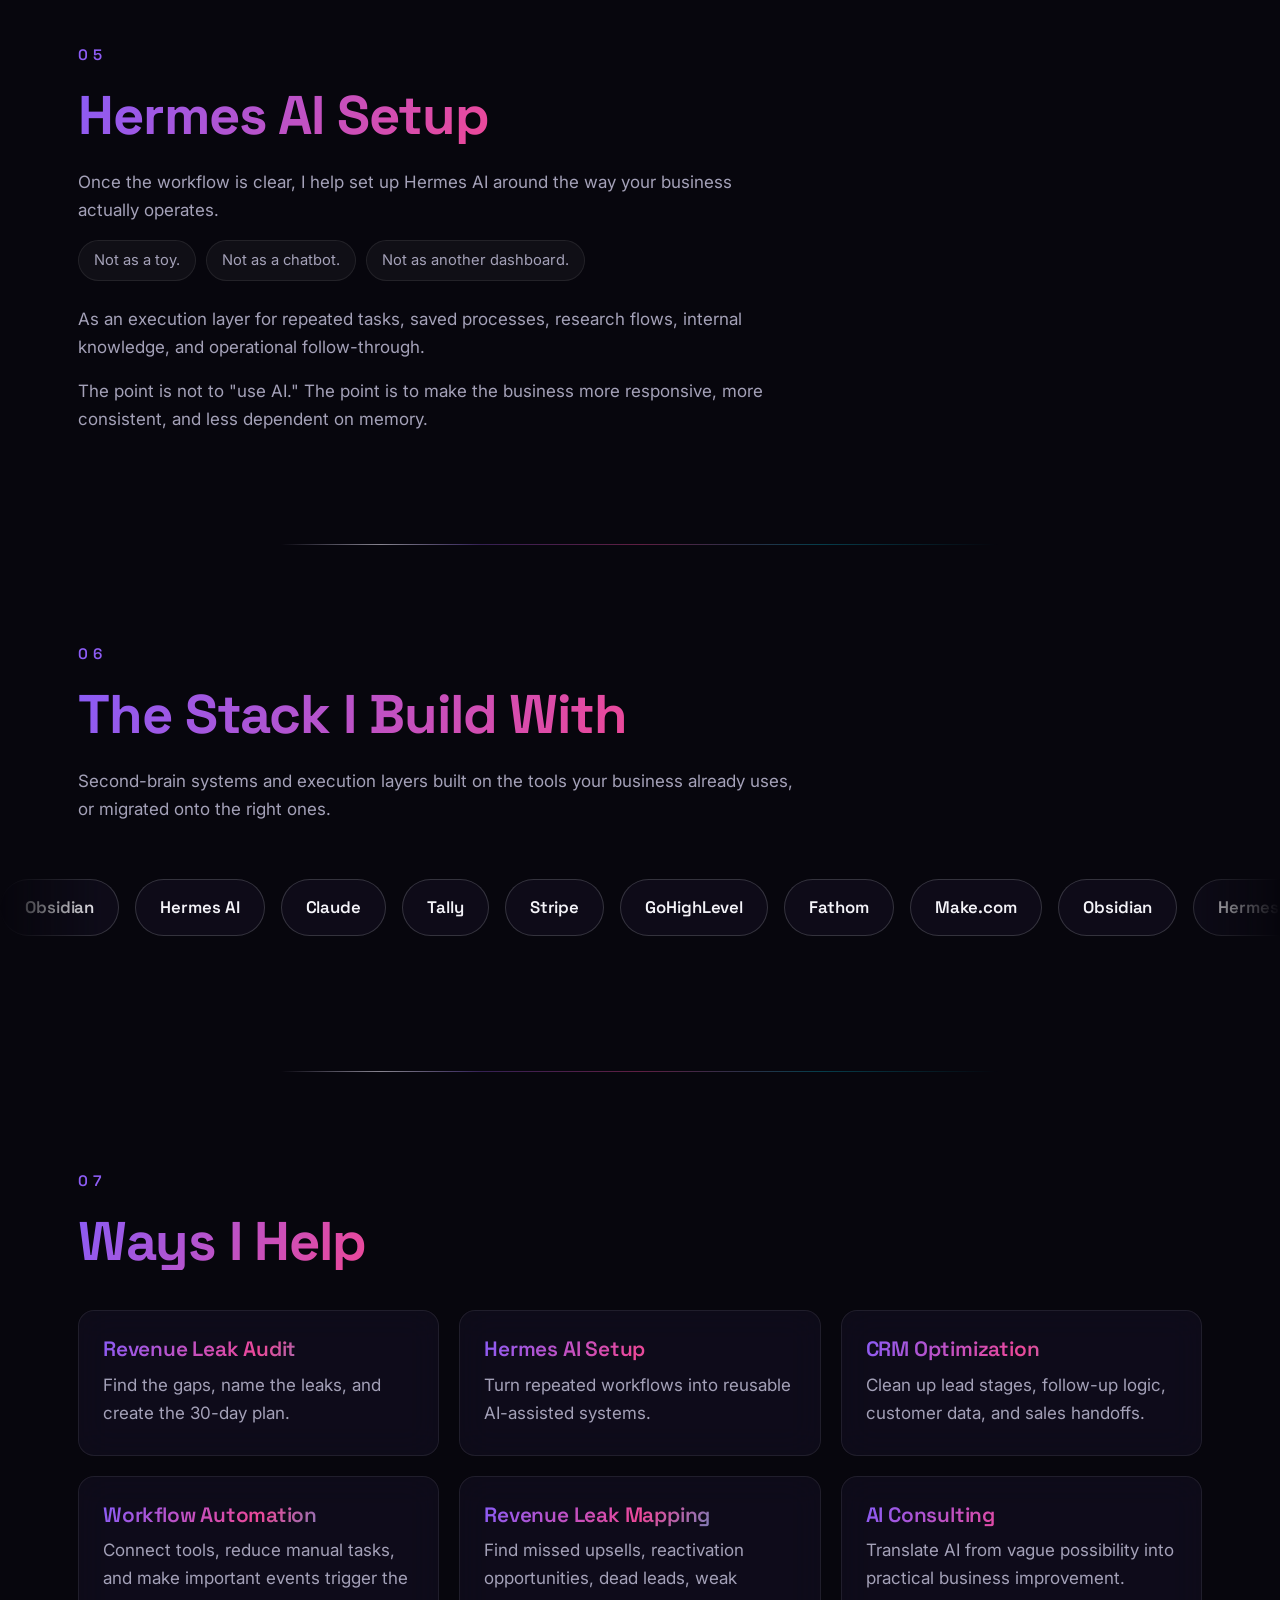
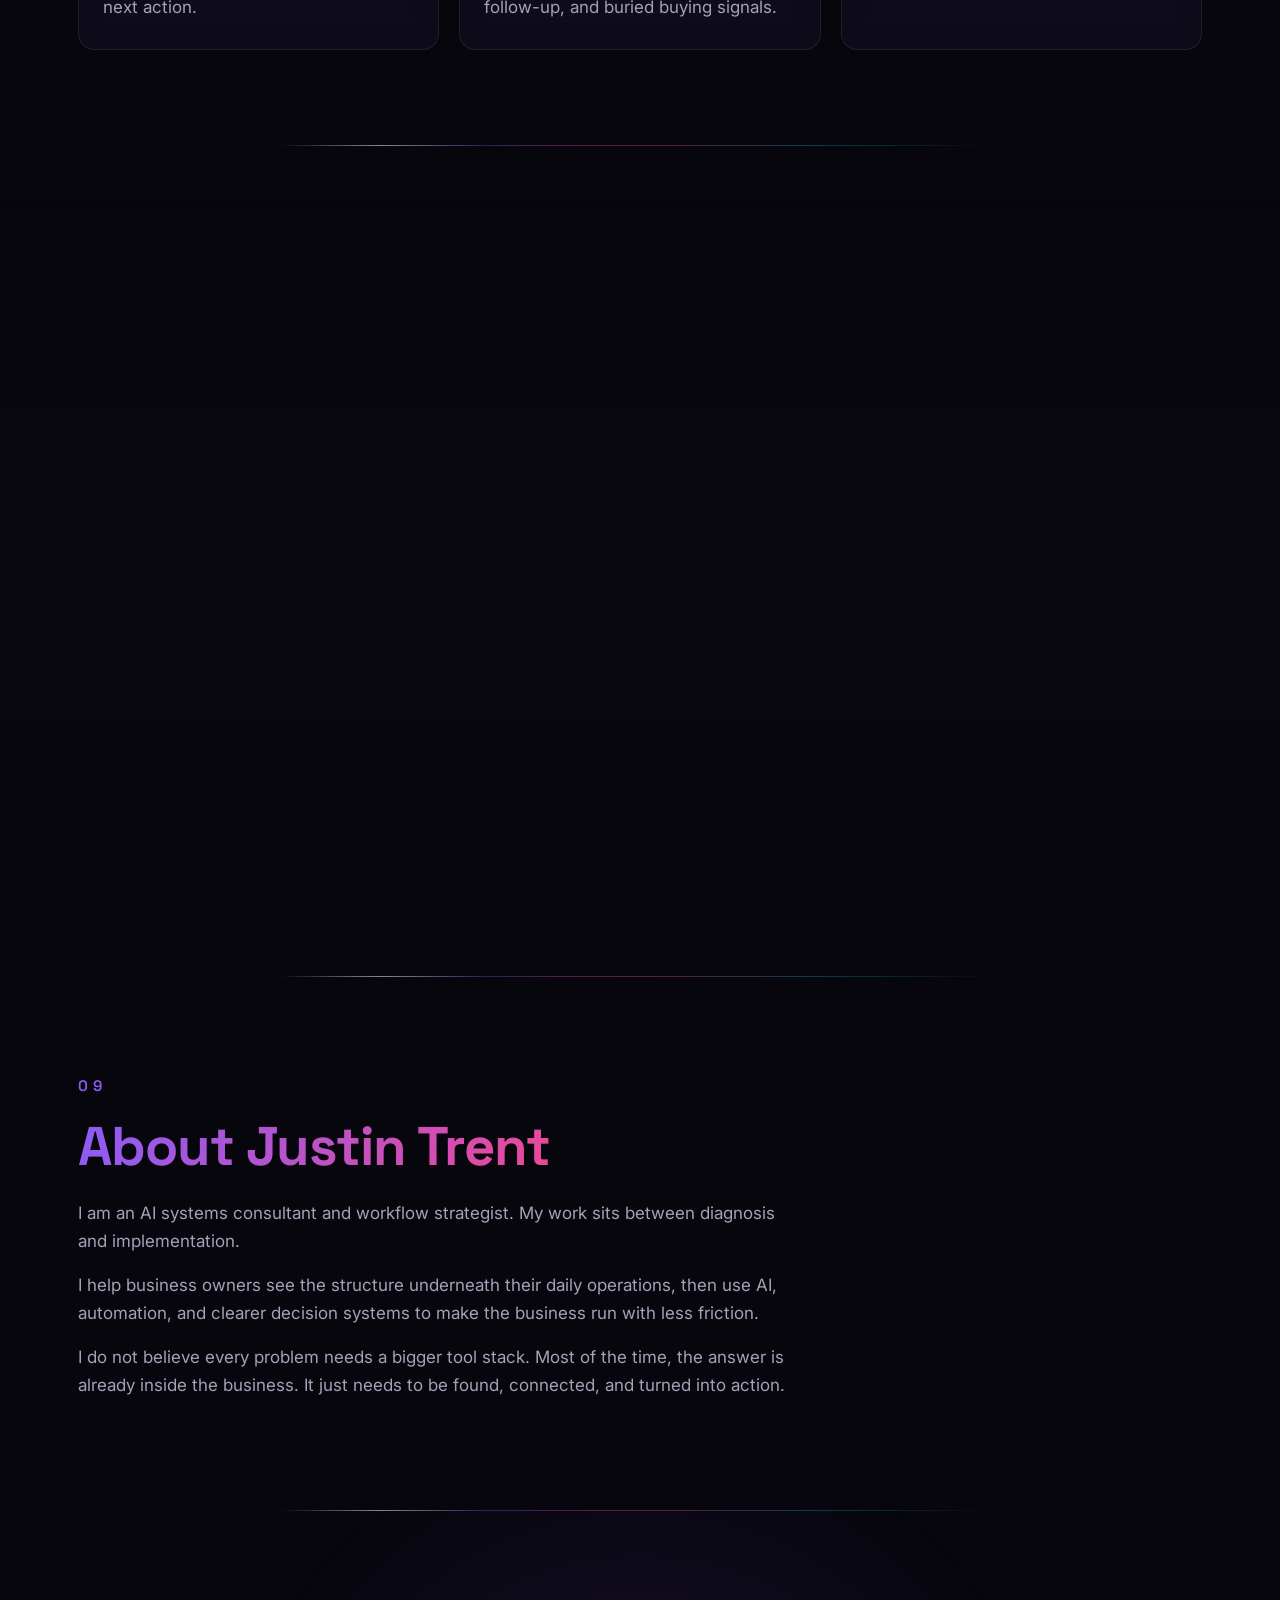
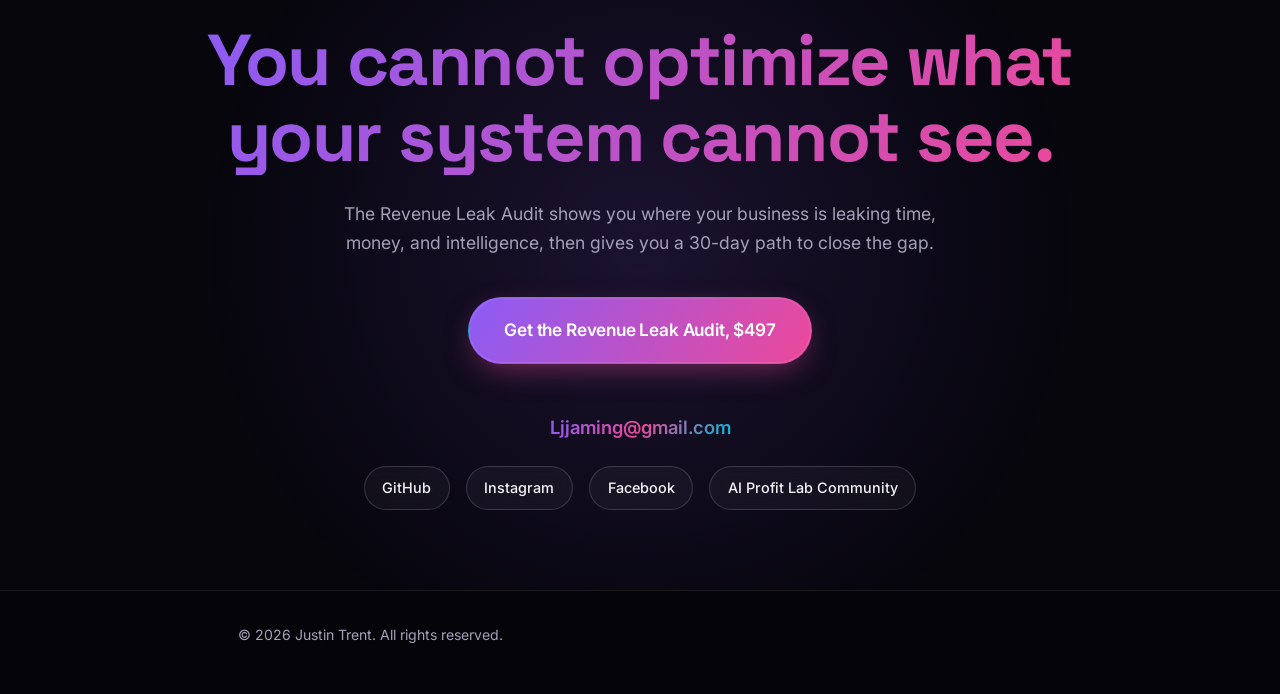
==== commit 35008df5: "Replace headshot with nested-triangle logo mark" ====
--- a/index.html
+++ b/index.html
@@ -47,8 +47,33 @@
         </div>
       </div>
       <div class="hero-photo reveal">
-        <div class="photo-frame">
-          <img src="assets/justin.jpg" alt="Justin Trent, AI systems consultant">
+        <div class="logo-mark" aria-label="Revenue Leak Audit logo">
+          <svg viewBox="0 0 240 240" xmlns="http://www.w3.org/2000/svg" class="logo-svg" role="img">
+            <defs>
+              <linearGradient id="logoGrad" x1="0%" y1="0%" x2="100%" y2="100%">
+                <stop offset="0%" stop-color="#8b5cf6">
+                  <animate attributeName="stop-color" values="#8b5cf6;#ec4899;#06b6d4;#8b5cf6" dur="8s" repeatCount="indefinite"/>
+                </stop>
+                <stop offset="50%" stop-color="#ec4899">
+                  <animate attributeName="stop-color" values="#ec4899;#06b6d4;#8b5cf6;#ec4899" dur="8s" repeatCount="indefinite"/>
+                </stop>
+                <stop offset="100%" stop-color="#06b6d4">
+                  <animate attributeName="stop-color" values="#06b6d4;#8b5cf6;#ec4899;#06b6d4" dur="8s" repeatCount="indefinite"/>
+                </stop>
+              </linearGradient>
+              <linearGradient id="logoGradInner" x1="100%" y1="100%" x2="0%" y2="0%">
+                <stop offset="0%" stop-color="#06b6d4">
+                  <animate attributeName="stop-color" values="#06b6d4;#8b5cf6;#ec4899;#06b6d4" dur="8s" repeatCount="indefinite"/>
+                </stop>
+                <stop offset="100%" stop-color="#ec4899">
+                  <animate attributeName="stop-color" values="#ec4899;#06b6d4;#8b5cf6;#ec4899" dur="8s" repeatCount="indefinite"/>
+                </stop>
+              </linearGradient>
+            </defs>
+            <polygon points="120,18 224,204 16,204" fill="url(#logoGrad)"/>
+            <polygon points="120,72 188,194 52,194" fill="#07060d"/>
+            <polygon points="120,118 162,178 78,178" fill="url(#logoGradInner)"/>
+          </svg>
         </div>
       </div>
     </div>
--- a/styles.css
+++ b/styles.css
@@ -243,40 +243,46 @@
   font-weight: 500;
 }
 .hero-photo { position: relative; }
-.photo-frame {
-  position: relative;
-  border-radius: var(--radius);
-  padding: 3px;
-  background: var(--grad);
-  background-size: 200% 200%;
-  animation: gradientShift 6s ease infinite;
-  box-shadow:
-    0 30px 80px -20px rgba(139, 92, 246, 0.5),
-    0 20px 60px -15px rgba(236, 72, 153, 0.4),
-    0 0 100px -20px rgba(6, 182, 212, 0.3);
+.logo-mark {
+  position: relative;
+  width: 100%;
+  aspect-ratio: 1 / 1;
+  display: flex;
+  align-items: center;
+  justify-content: center;
   transition: transform 0.6s var(--ease);
   transform-style: preserve-3d;
   will-change: transform;
 }
-.photo-frame::after {
+.logo-mark::before {
   content: "";
   position: absolute;
-  inset: -20px;
-  background: var(--grad);
-  filter: blur(60px);
-  opacity: 0.35;
+  inset: 8%;
+  background:
+    radial-gradient(circle at 30% 30%, rgba(139, 92, 246, 0.55), transparent 60%),
+    radial-gradient(circle at 70% 70%, rgba(236, 72, 153, 0.45), transparent 60%),
+    radial-gradient(circle at 50% 80%, rgba(6, 182, 212, 0.35), transparent 60%);
+  filter: blur(50px);
   z-index: -1;
-  border-radius: var(--radius);
-  animation: gradientShift 6s ease infinite;
-}
-.photo-frame img {
-  width: 100%;
-  height: auto;
-  aspect-ratio: 1 / 1;
-  object-fit: cover;
-  border-radius: calc(var(--radius) - 3px);
-  background: var(--bg-elev);
+  animation: logoPulse 5s ease-in-out infinite;
+  border-radius: 50%;
+}
+@keyframes logoPulse {
+  0%, 100% { opacity: 0.7; transform: scale(1); }
+  50% { opacity: 1; transform: scale(1.12); }
+}
+.logo-svg {
+  width: 92%;
+  height: 92%;
   display: block;
+  filter:
+    drop-shadow(0 16px 40px rgba(139, 92, 246, 0.45))
+    drop-shadow(0 0 40px rgba(236, 72, 153, 0.35));
+  animation: logoFloat 6s ease-in-out infinite;
+}
+@keyframes logoFloat {
+  0%, 100% { transform: translateY(0); }
+  50% { transform: translateY(-10px); }
 }
 
 /* Buttons */
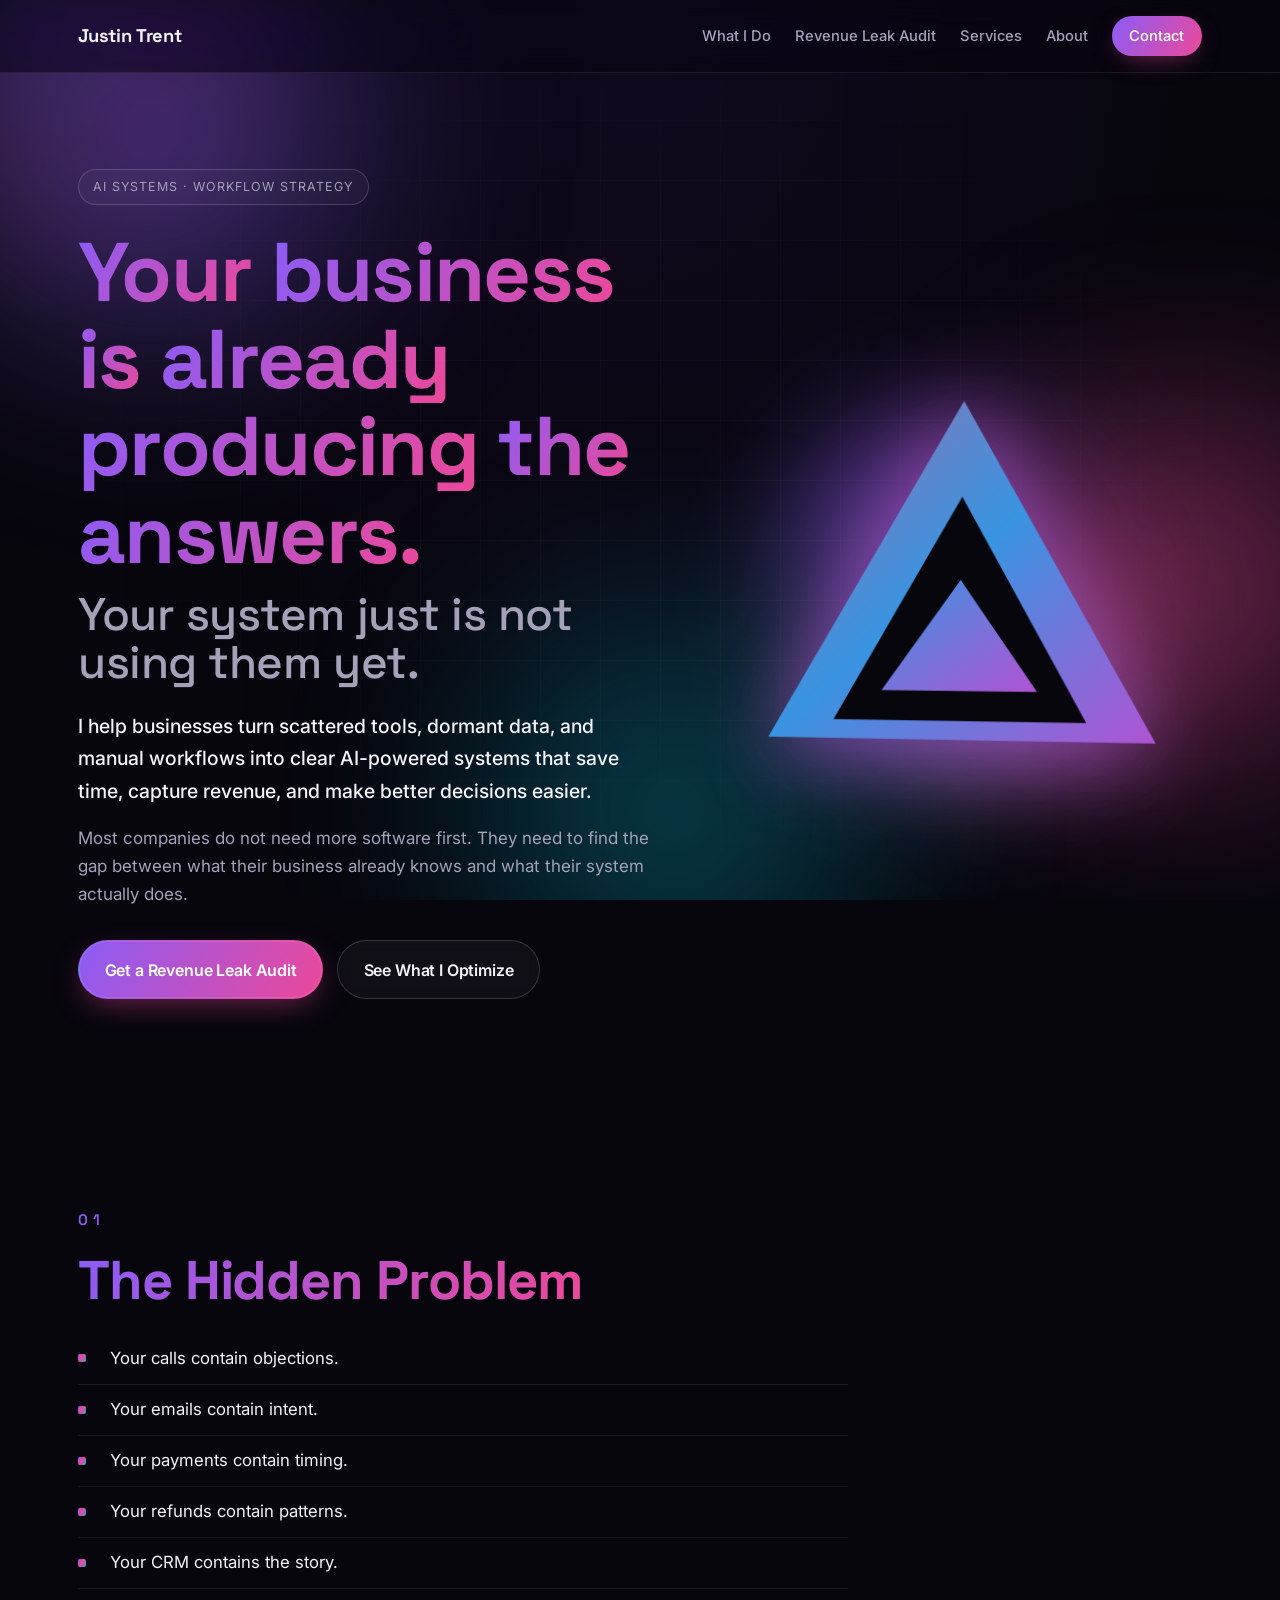
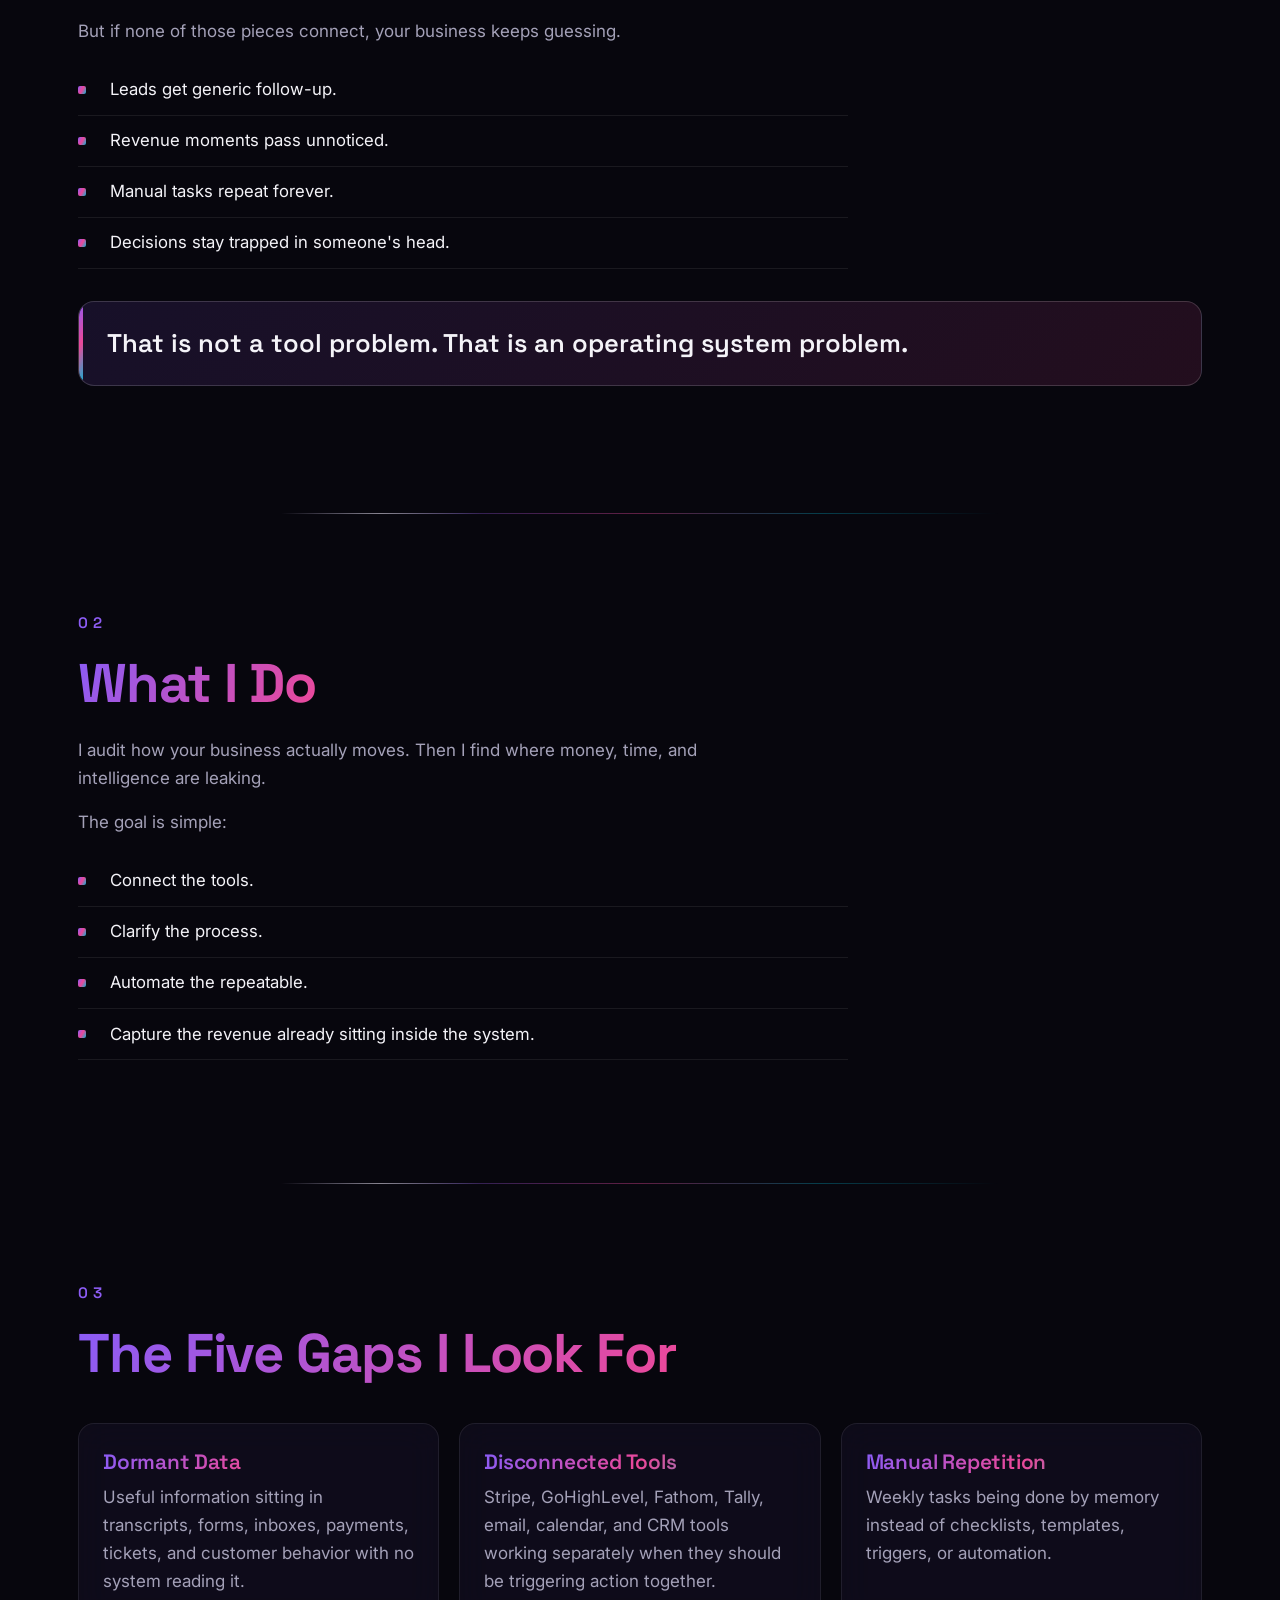
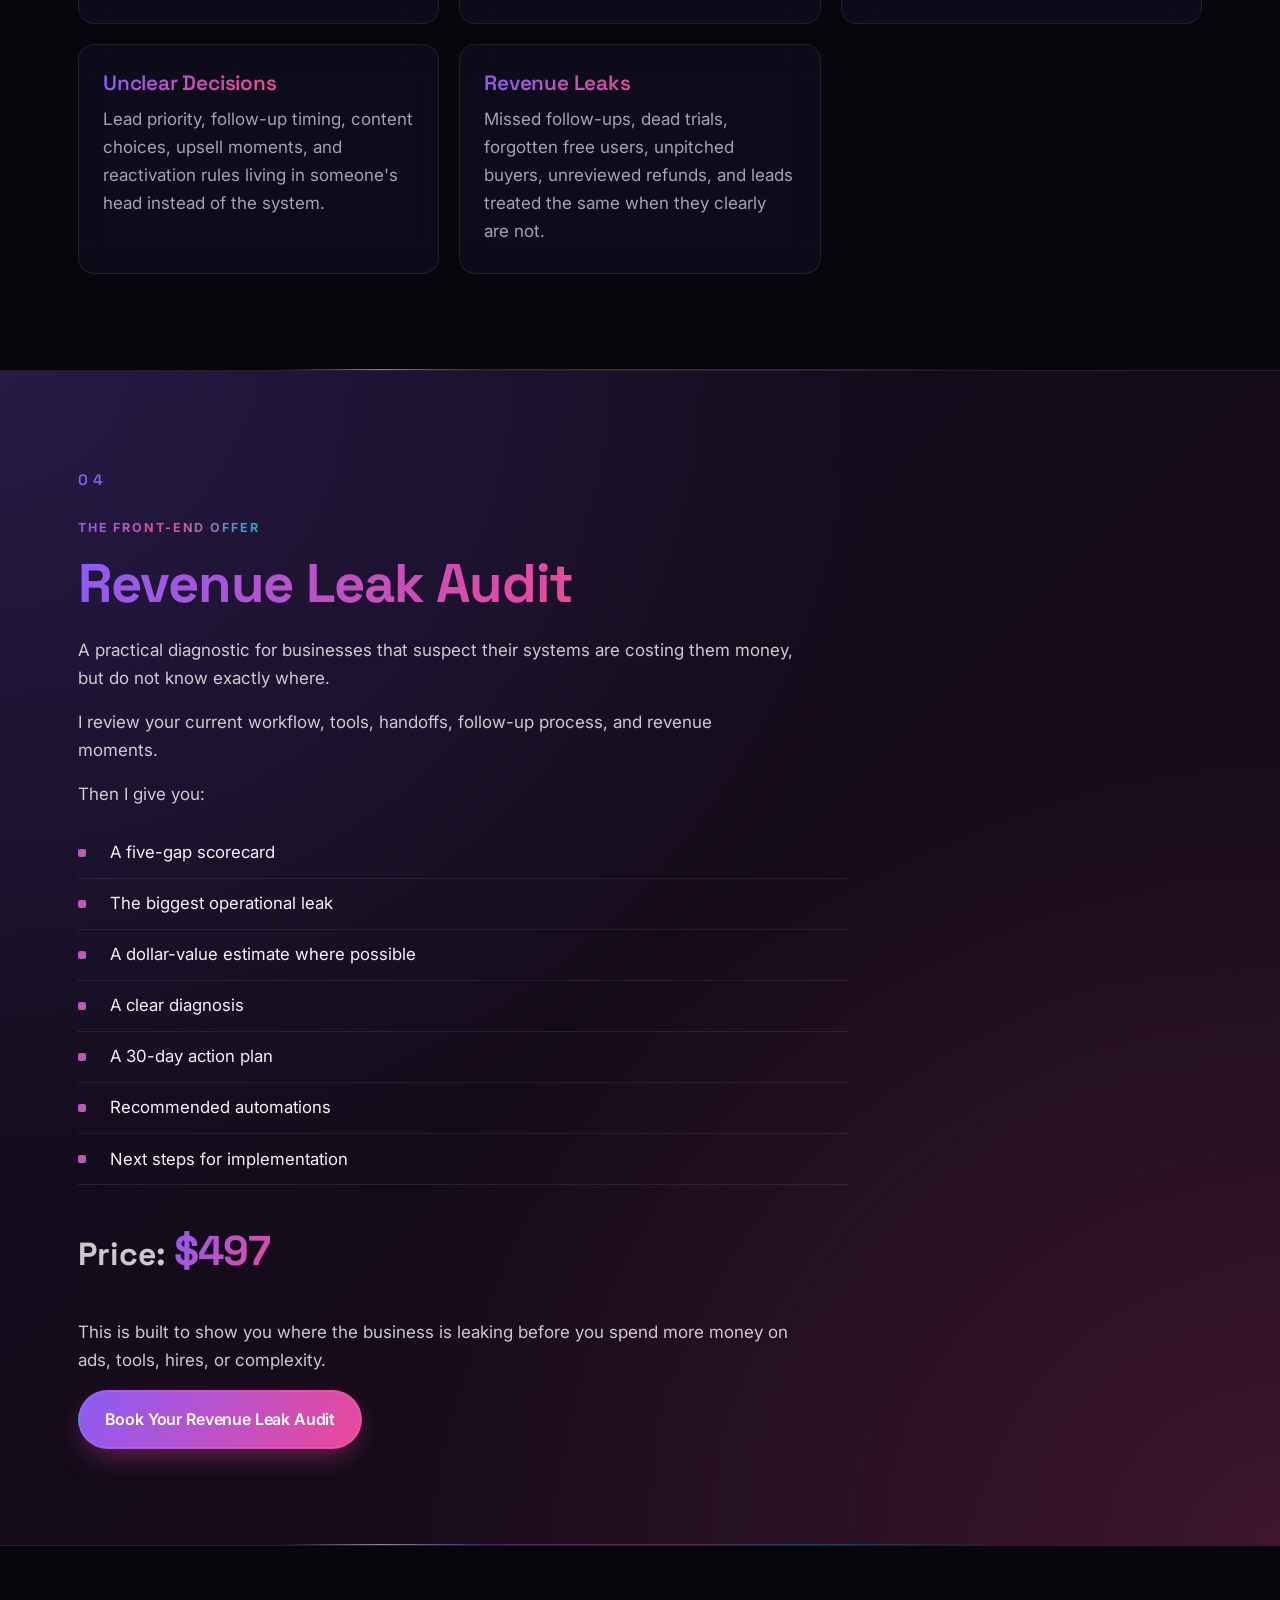
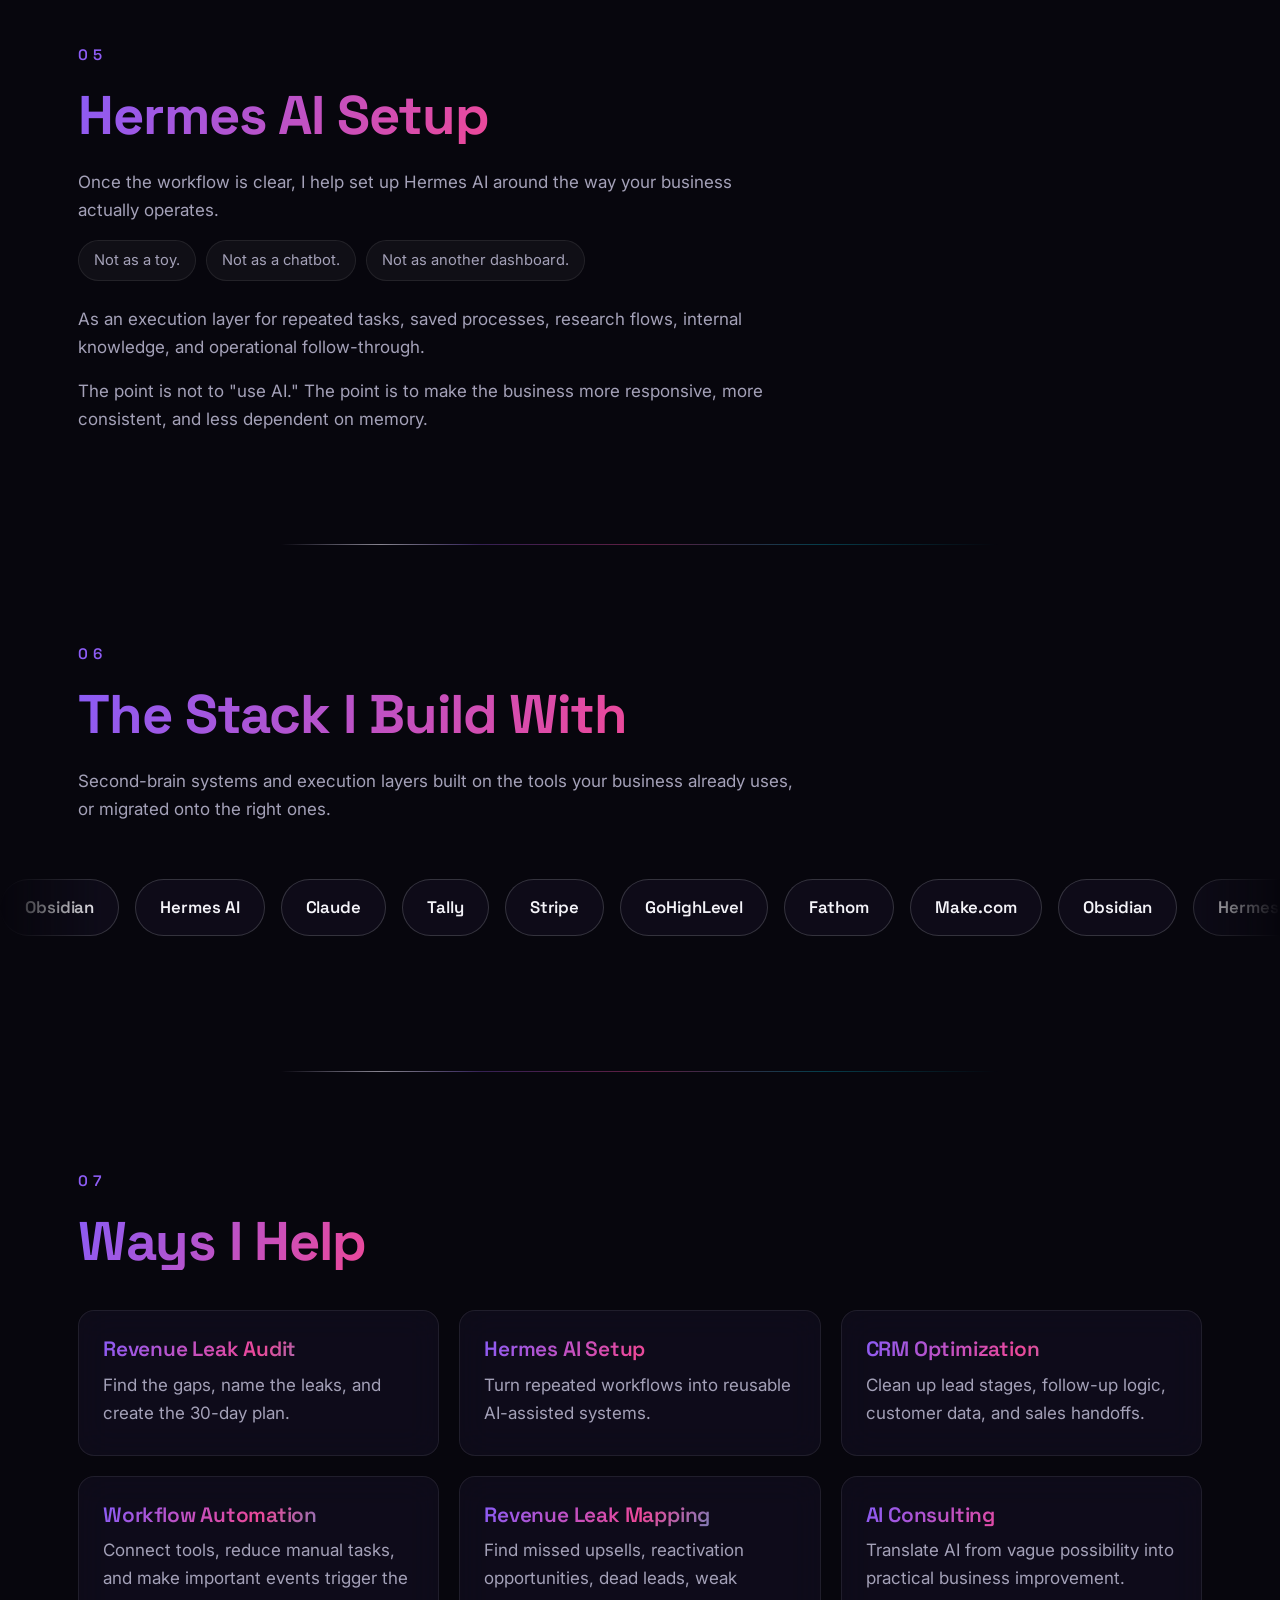
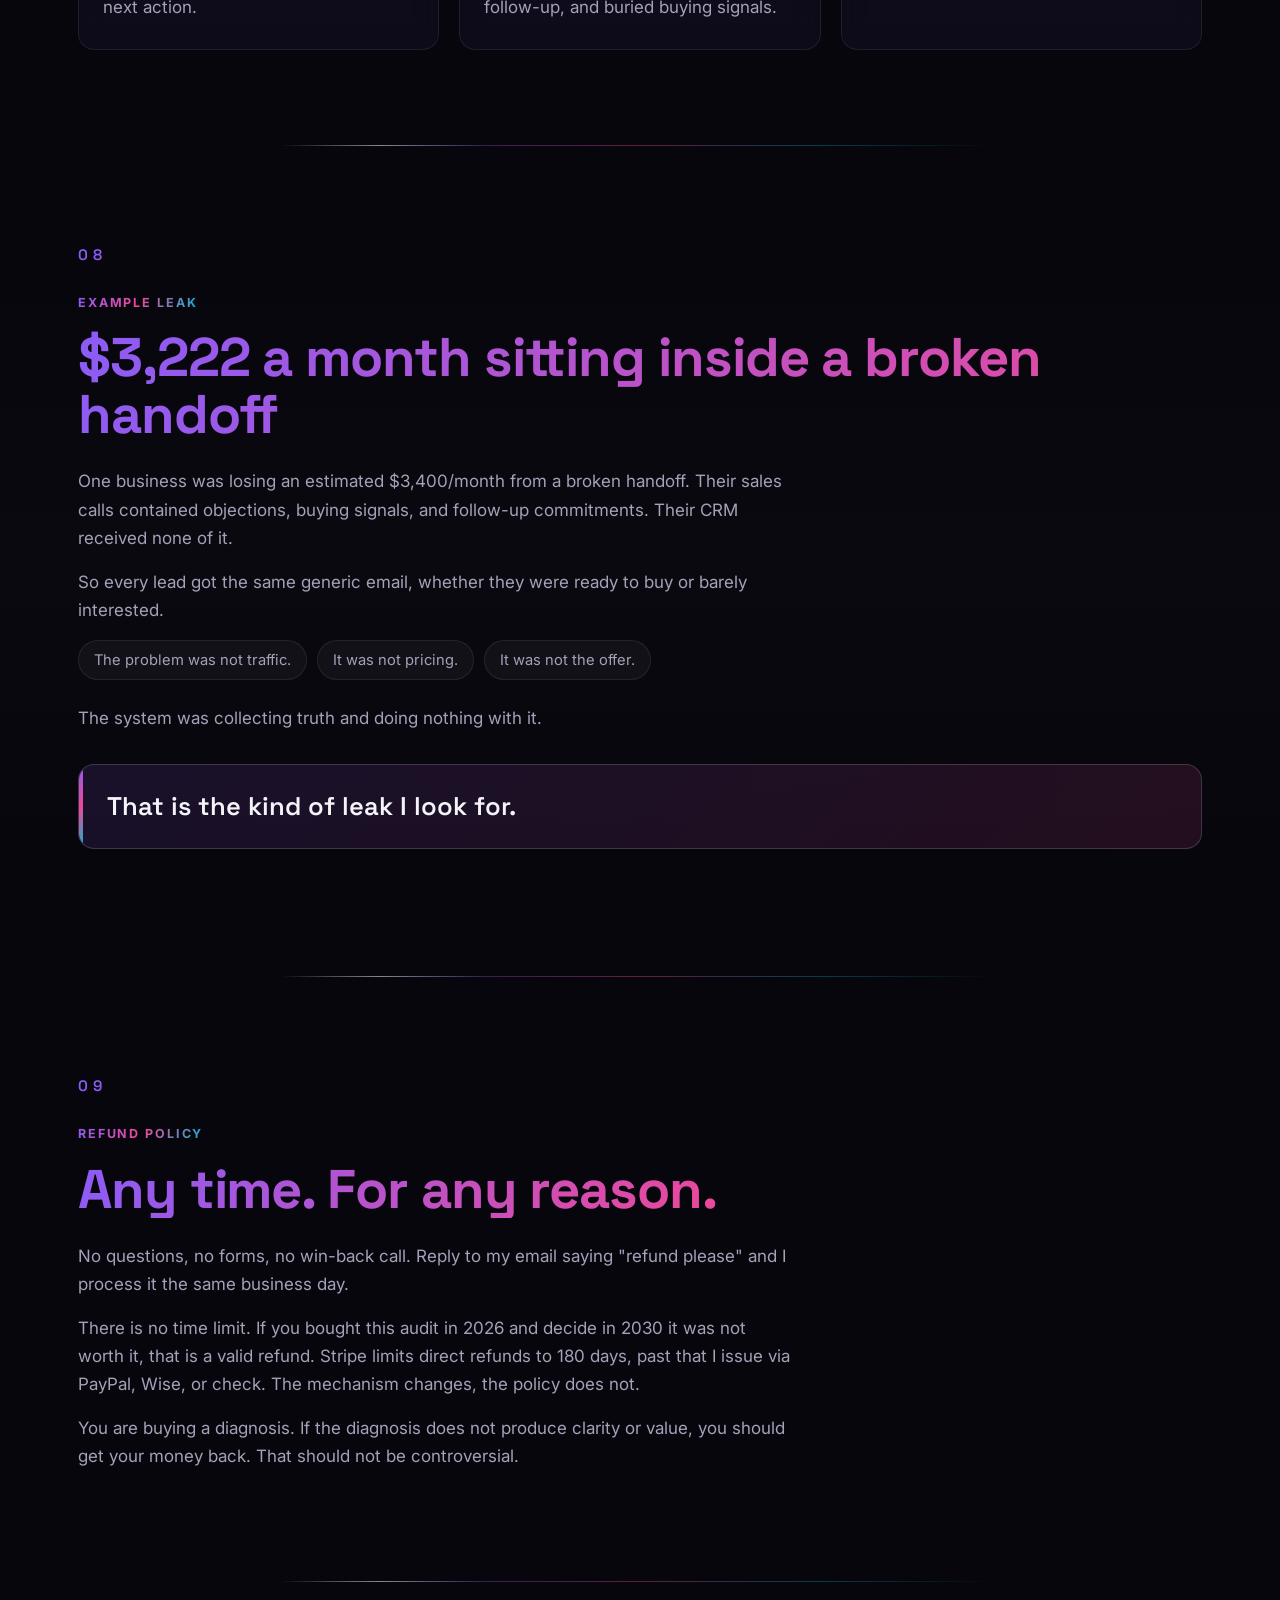
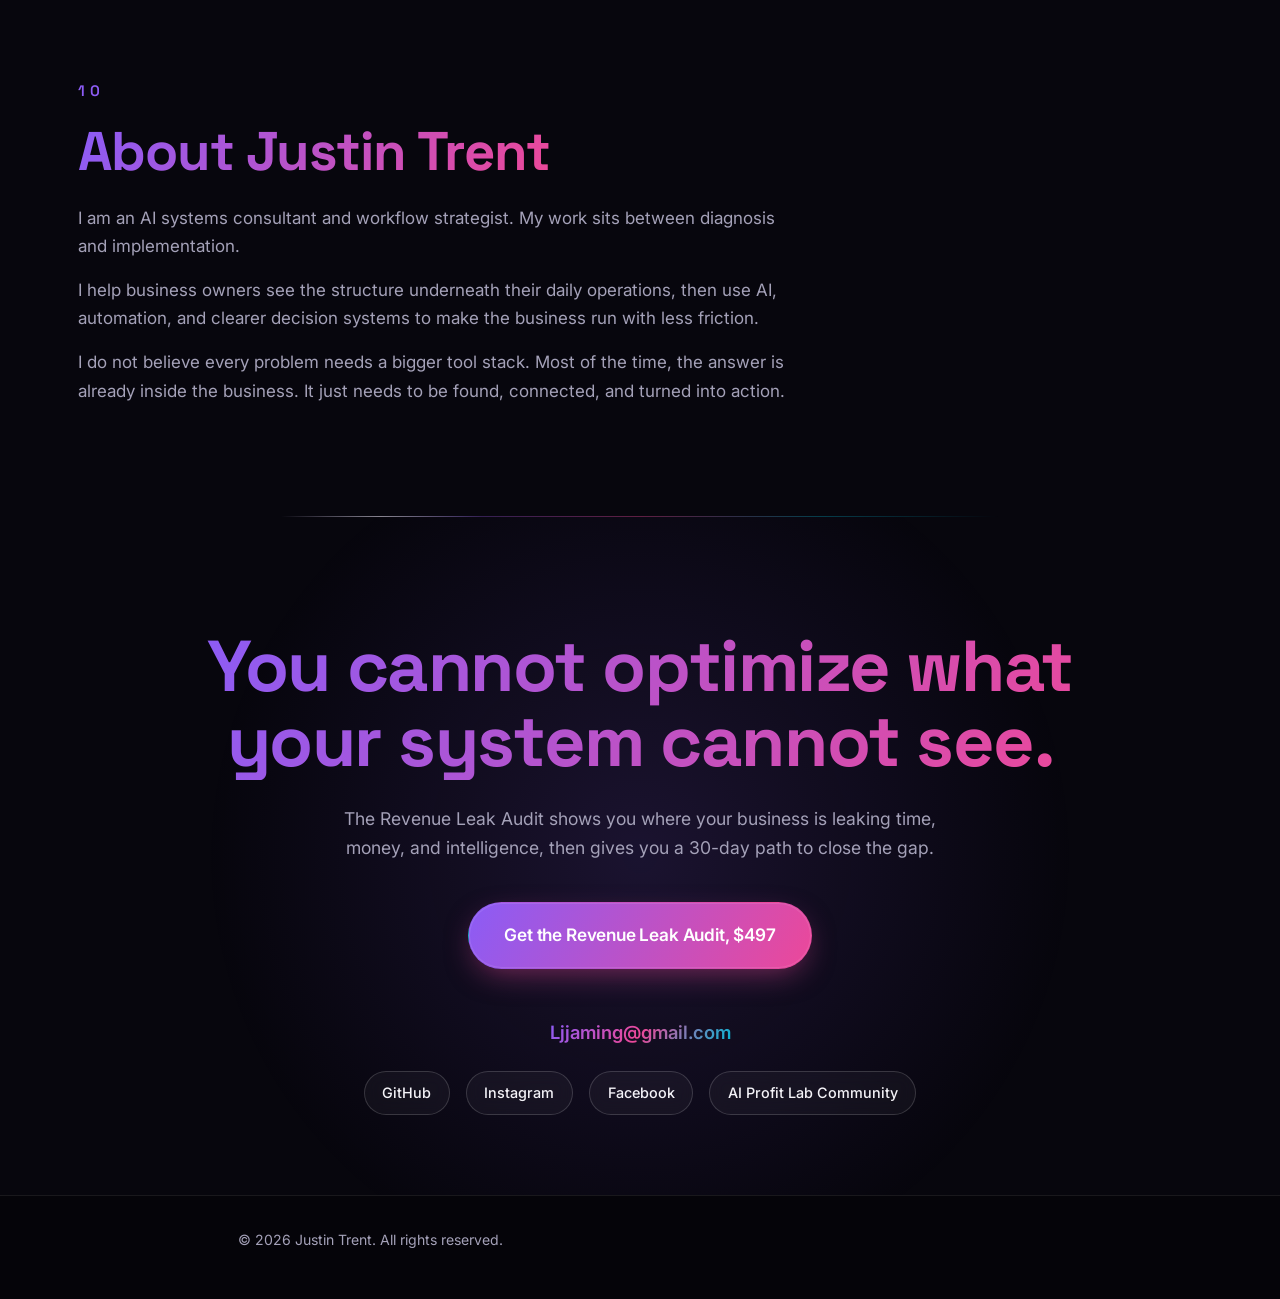
==== commit d6d86edd: "Add refund policy section to live site Section between Hermes AI Setup and About: 'Any time. For any" ====
--- a/index.html
+++ b/index.html
@@ -253,6 +253,16 @@
     </div>
   </section>
 
+  <section id="refund" class="section">
+    <div class="container reveal">
+      <span class="eyebrow">Refund Policy</span>
+      <h2><span class="gradient-text">Any time. For any reason.</span></h2>
+      <p>No questions, no forms, no win-back call. Reply to my email saying "refund please" and I process it the same business day.</p>
+      <p>There is no time limit. If you bought this audit in 2026 and decide in 2030 it was not worth it, that is a valid refund. Stripe limits direct refunds to 180 days, past that I issue via PayPal, Wise, or check. The mechanism changes, the policy does not.</p>
+      <p>You are buying a diagnosis. If the diagnosis does not produce clarity or value, you should get your money back. That should not be controversial.</p>
+    </div>
+  </section>
+
   <section id="about" class="section">
     <div class="container reveal">
       <h2><span class="gradient-text">About Justin Trent</span></h2>
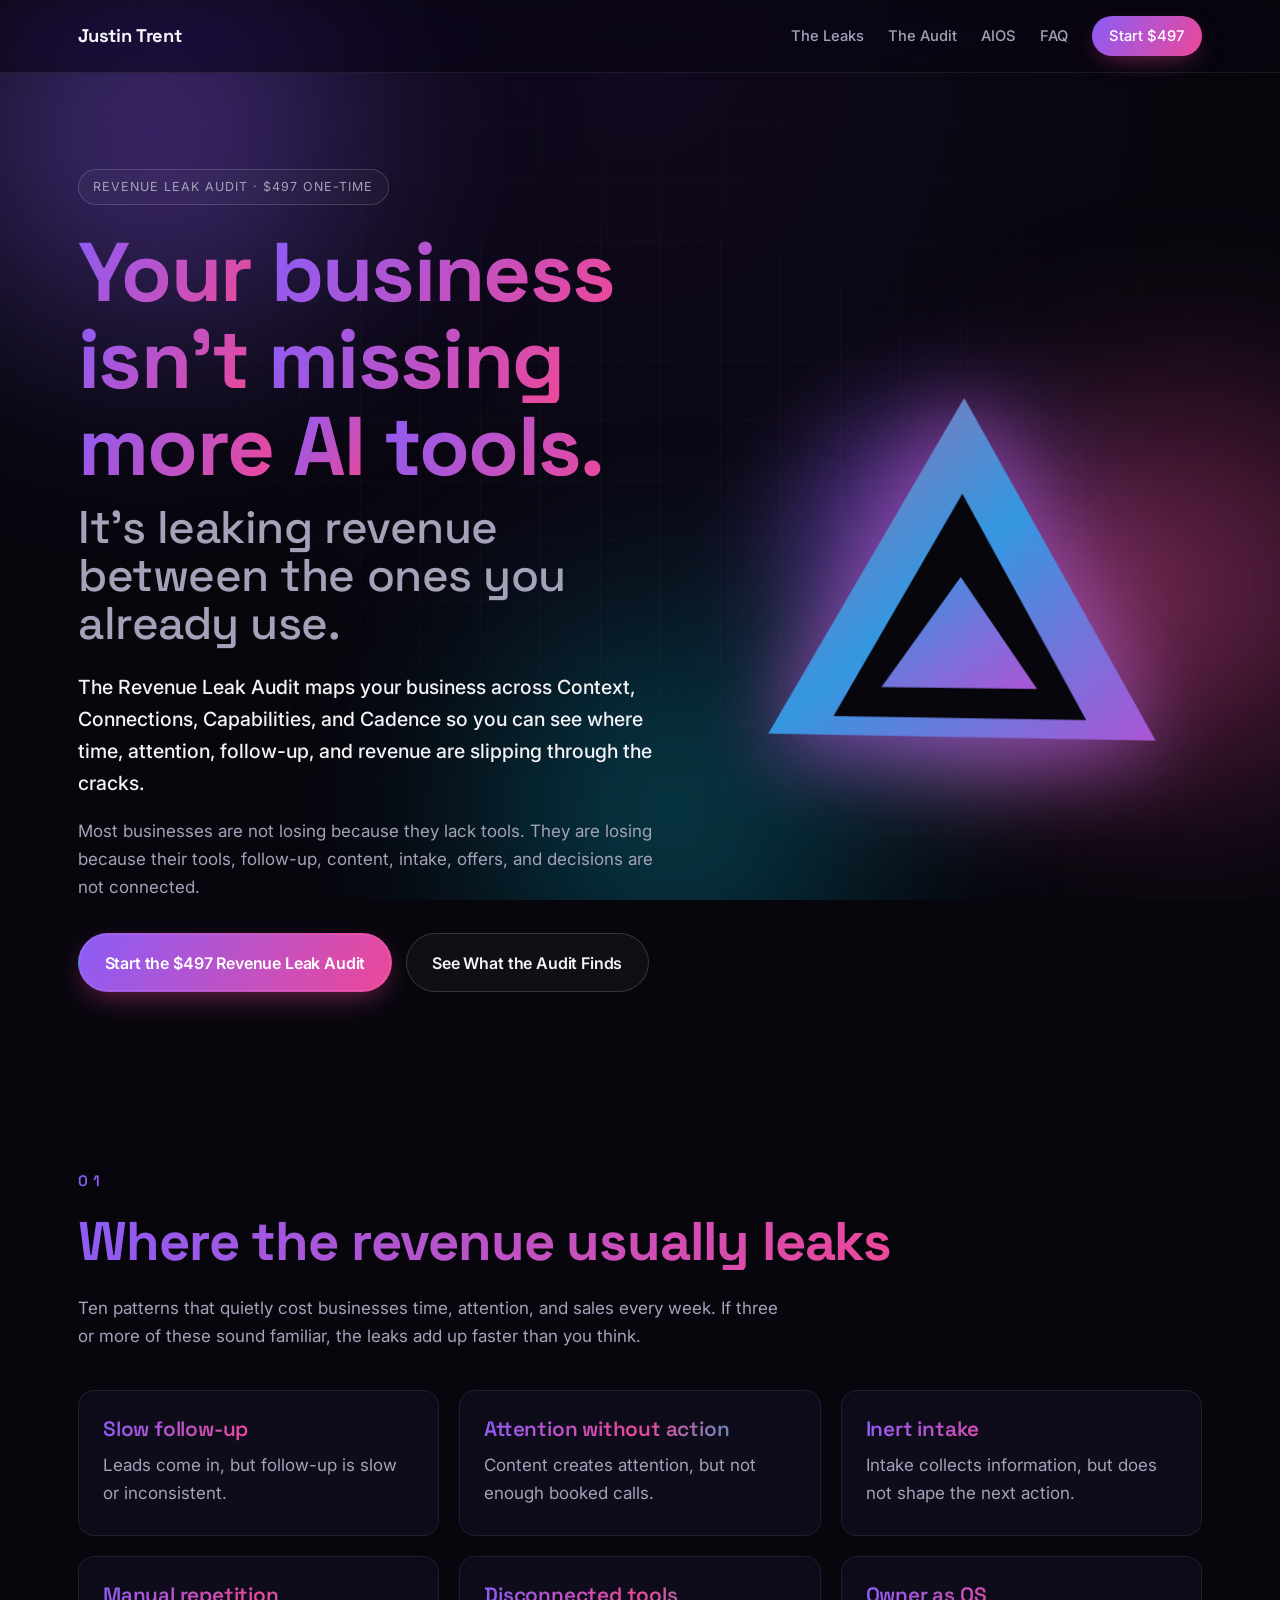
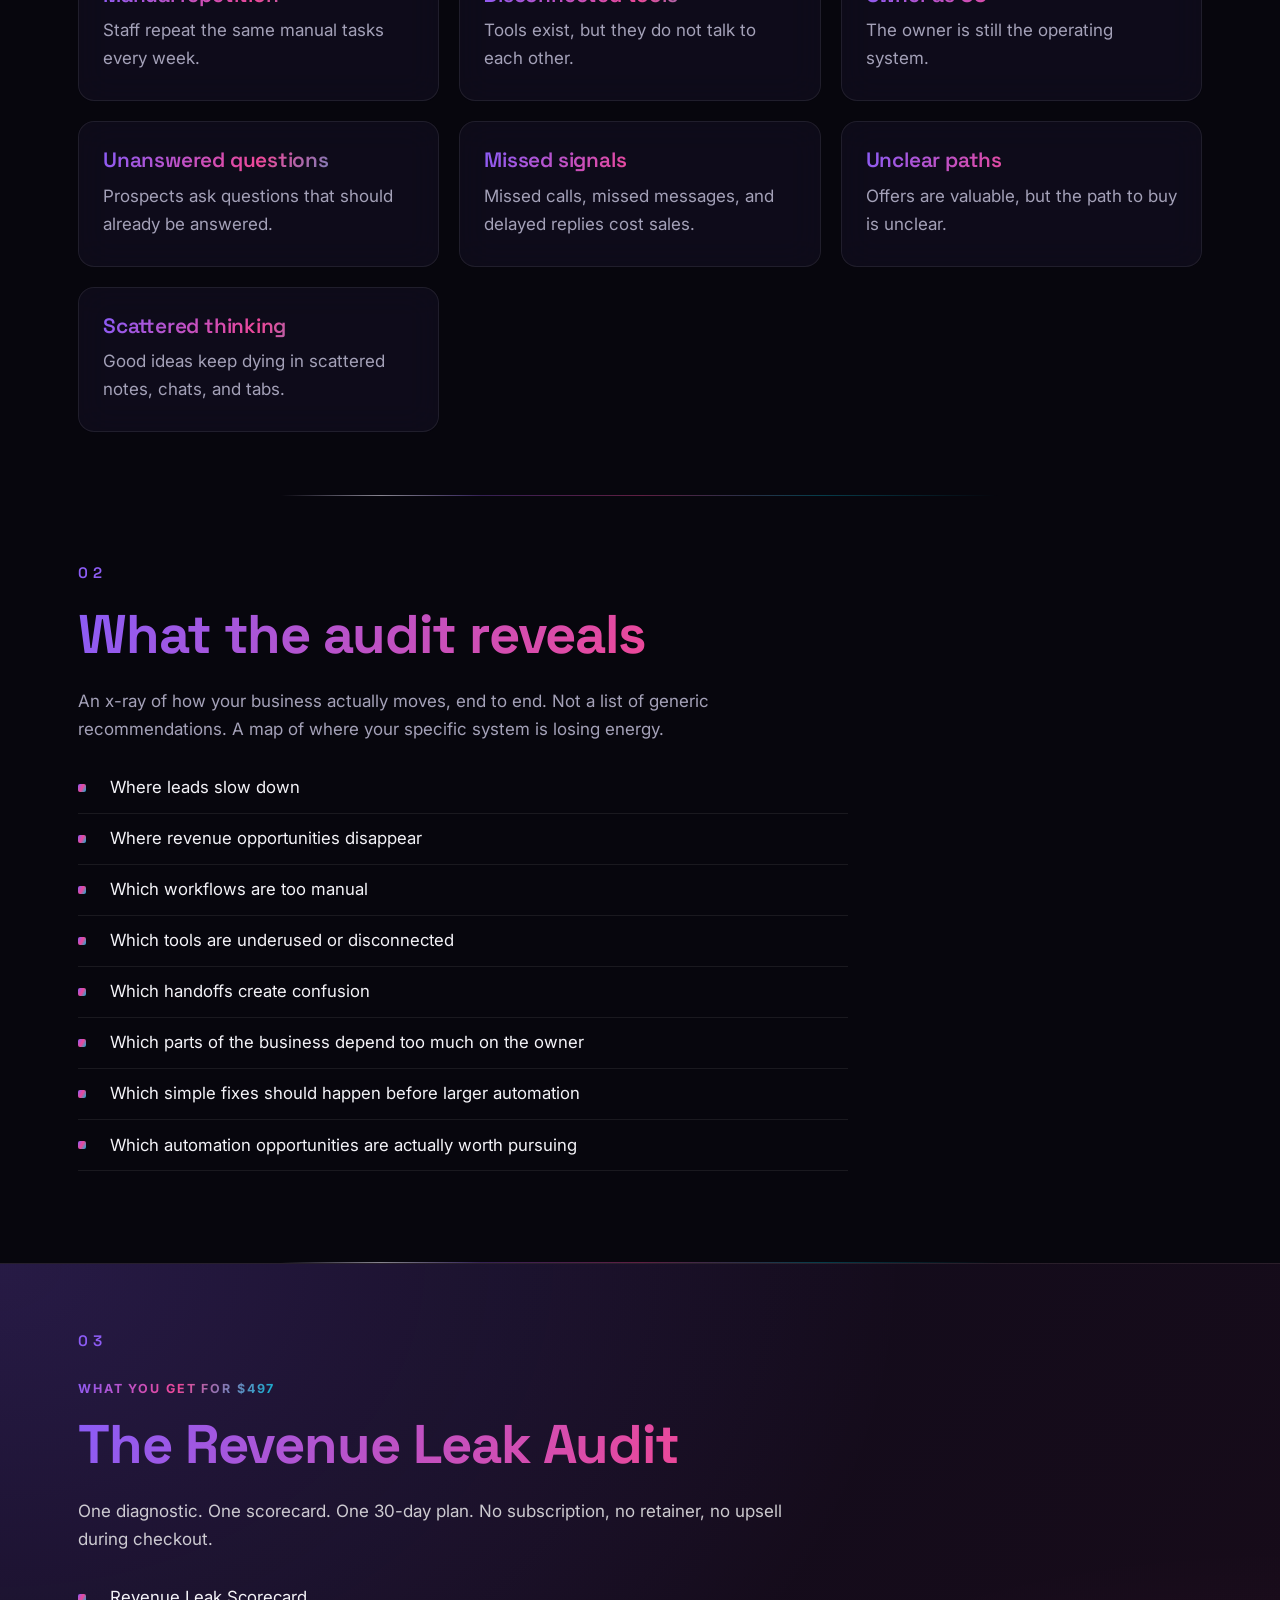
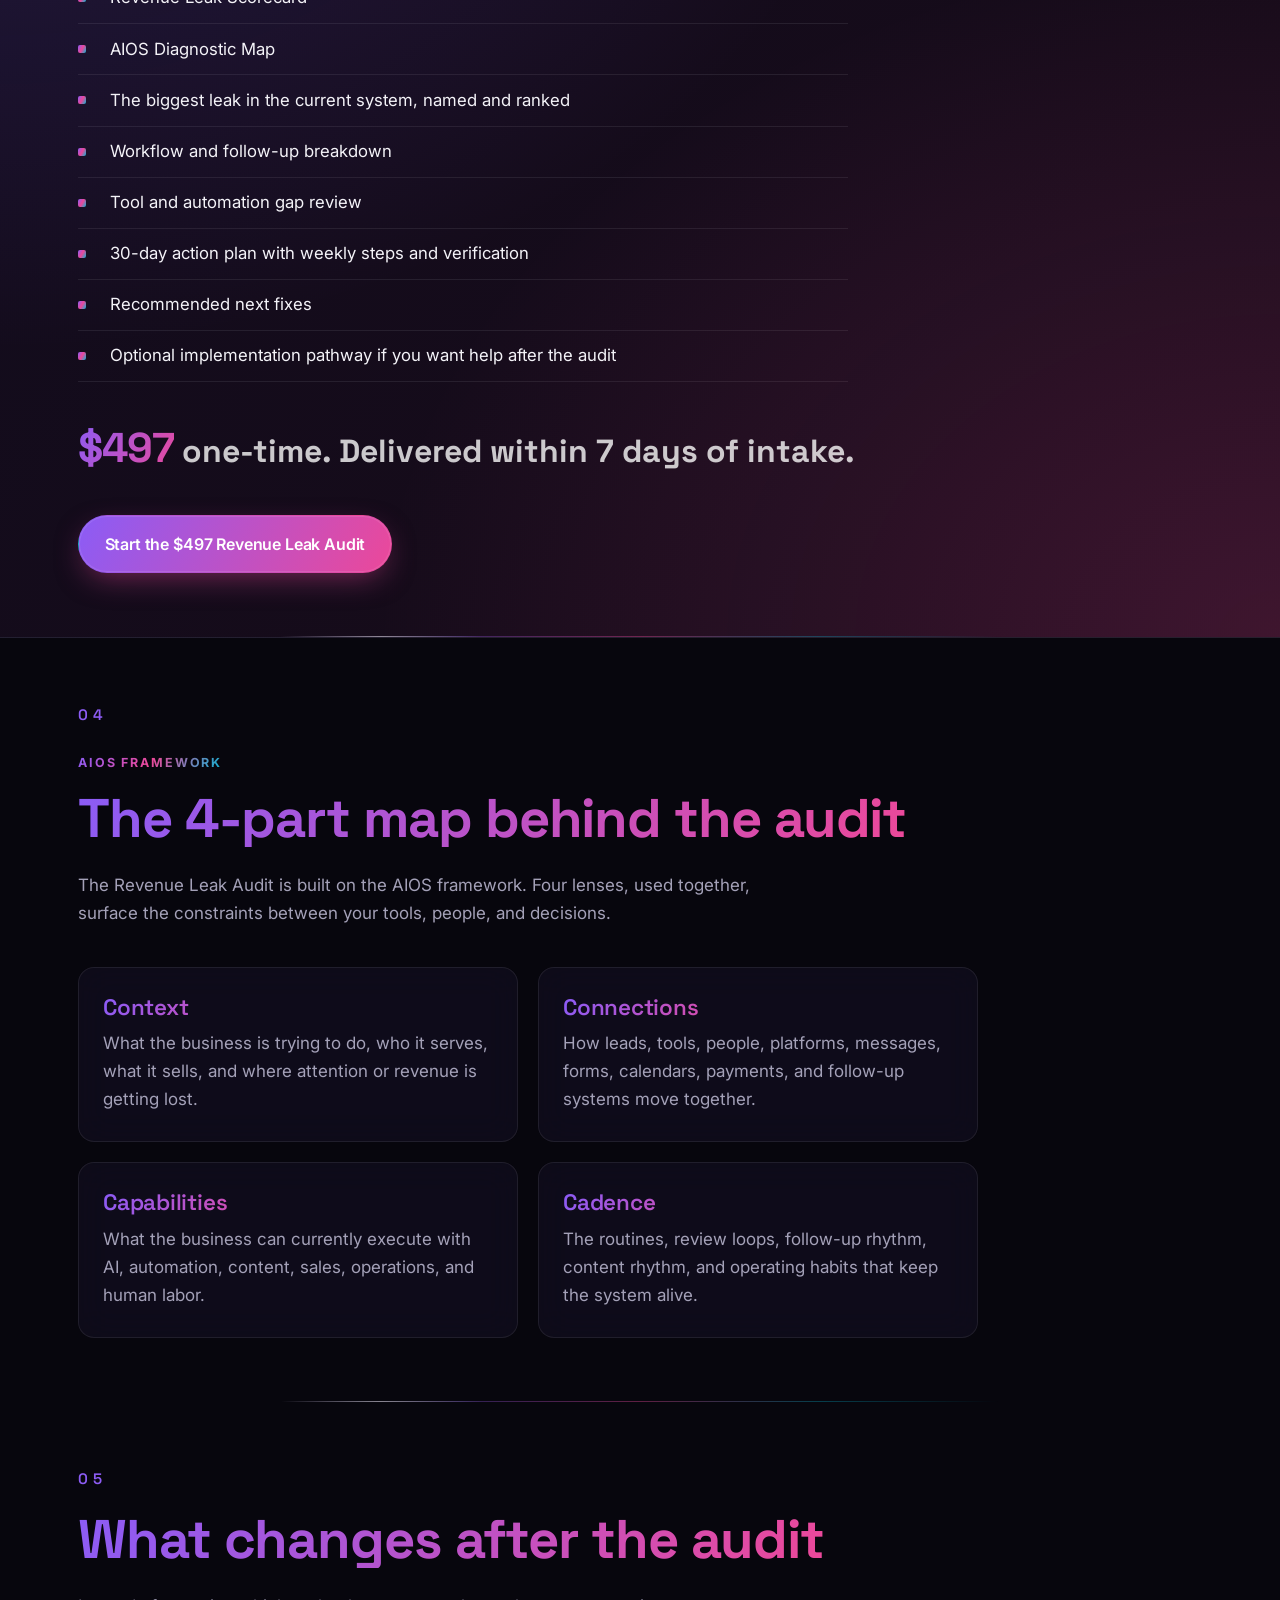
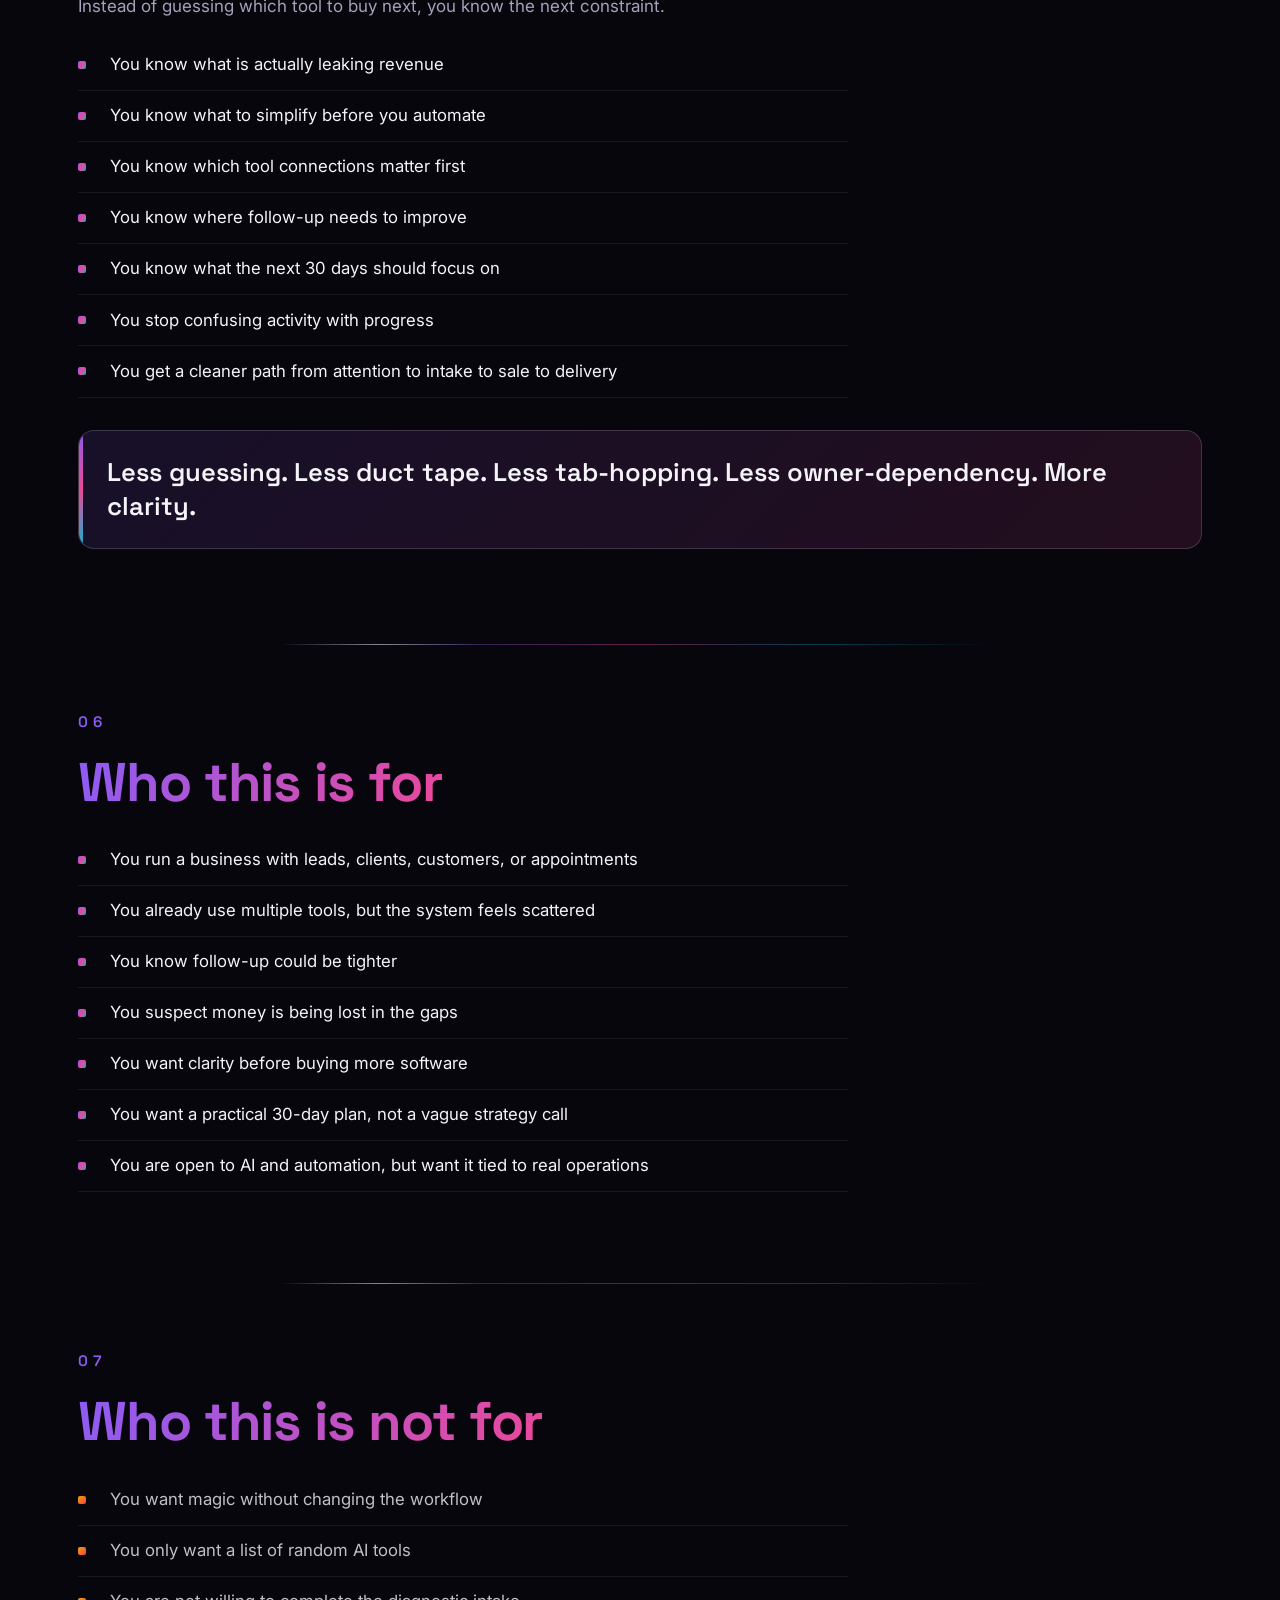
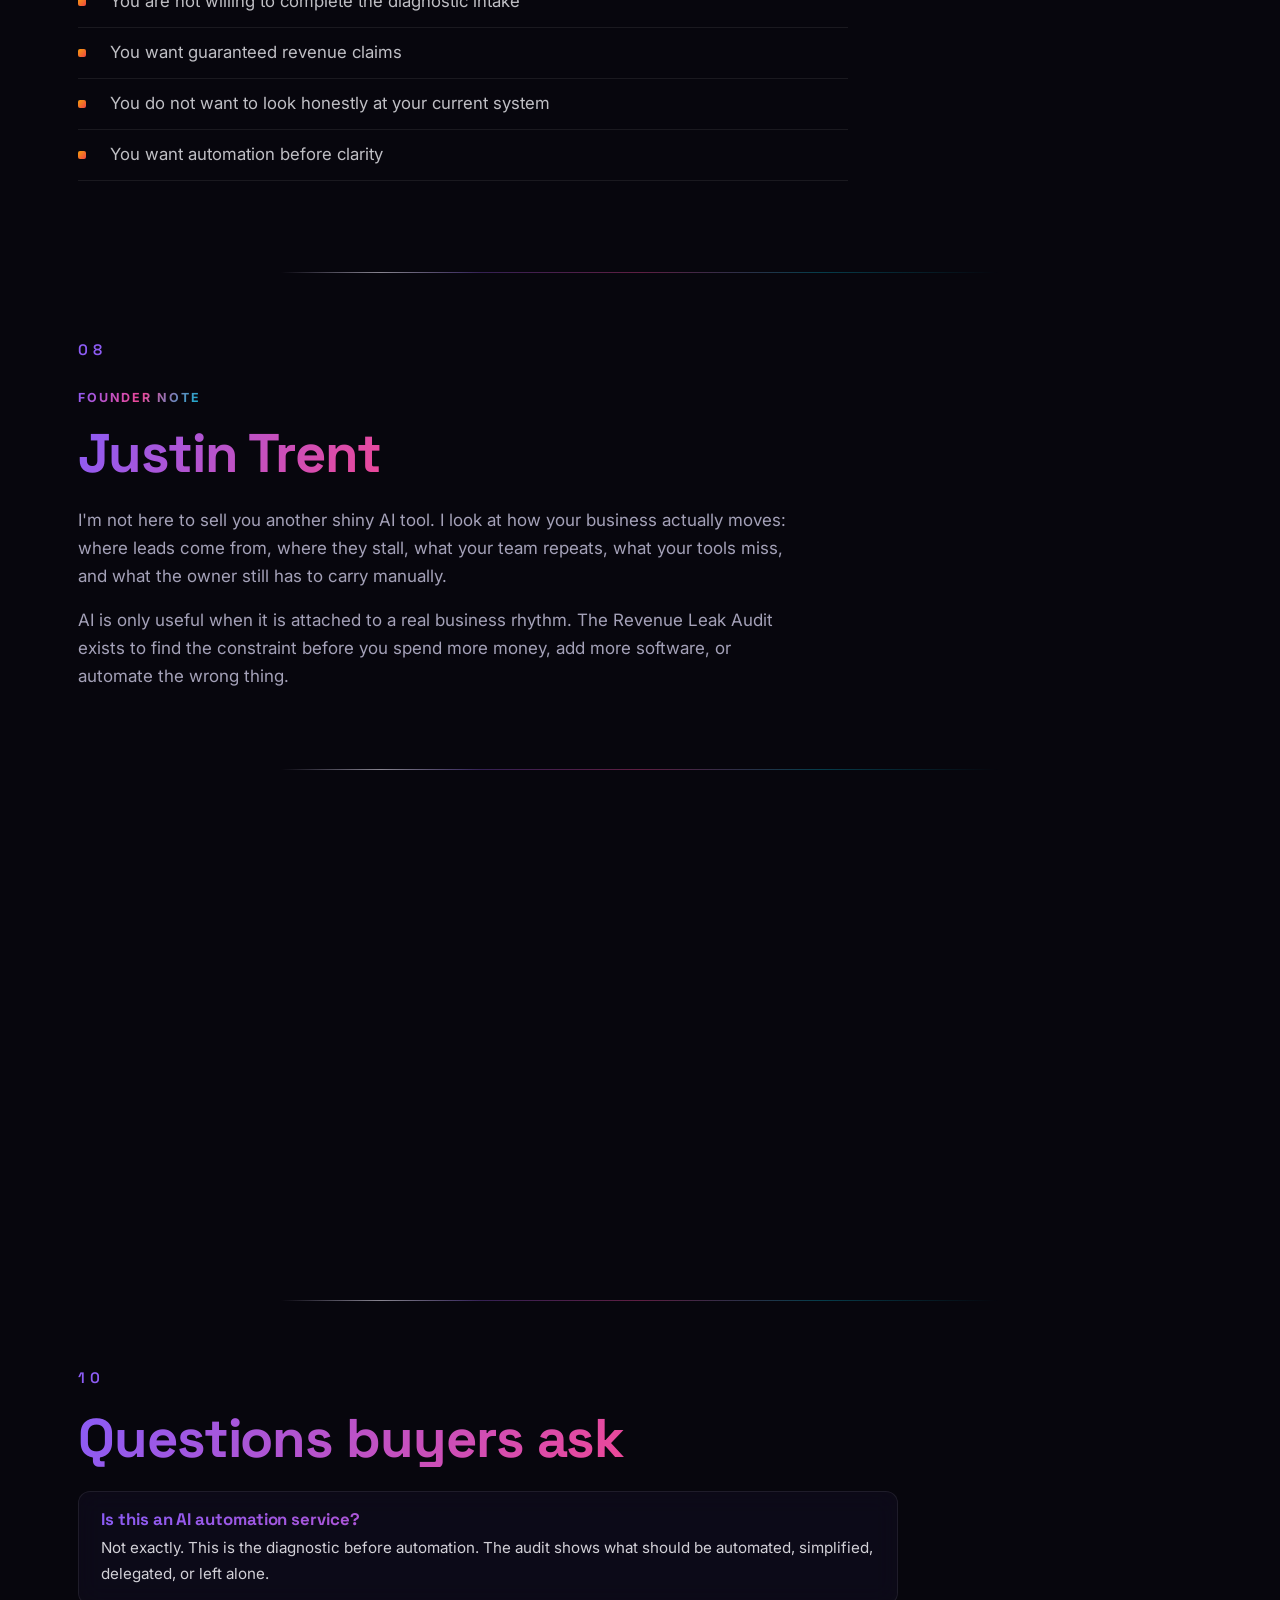
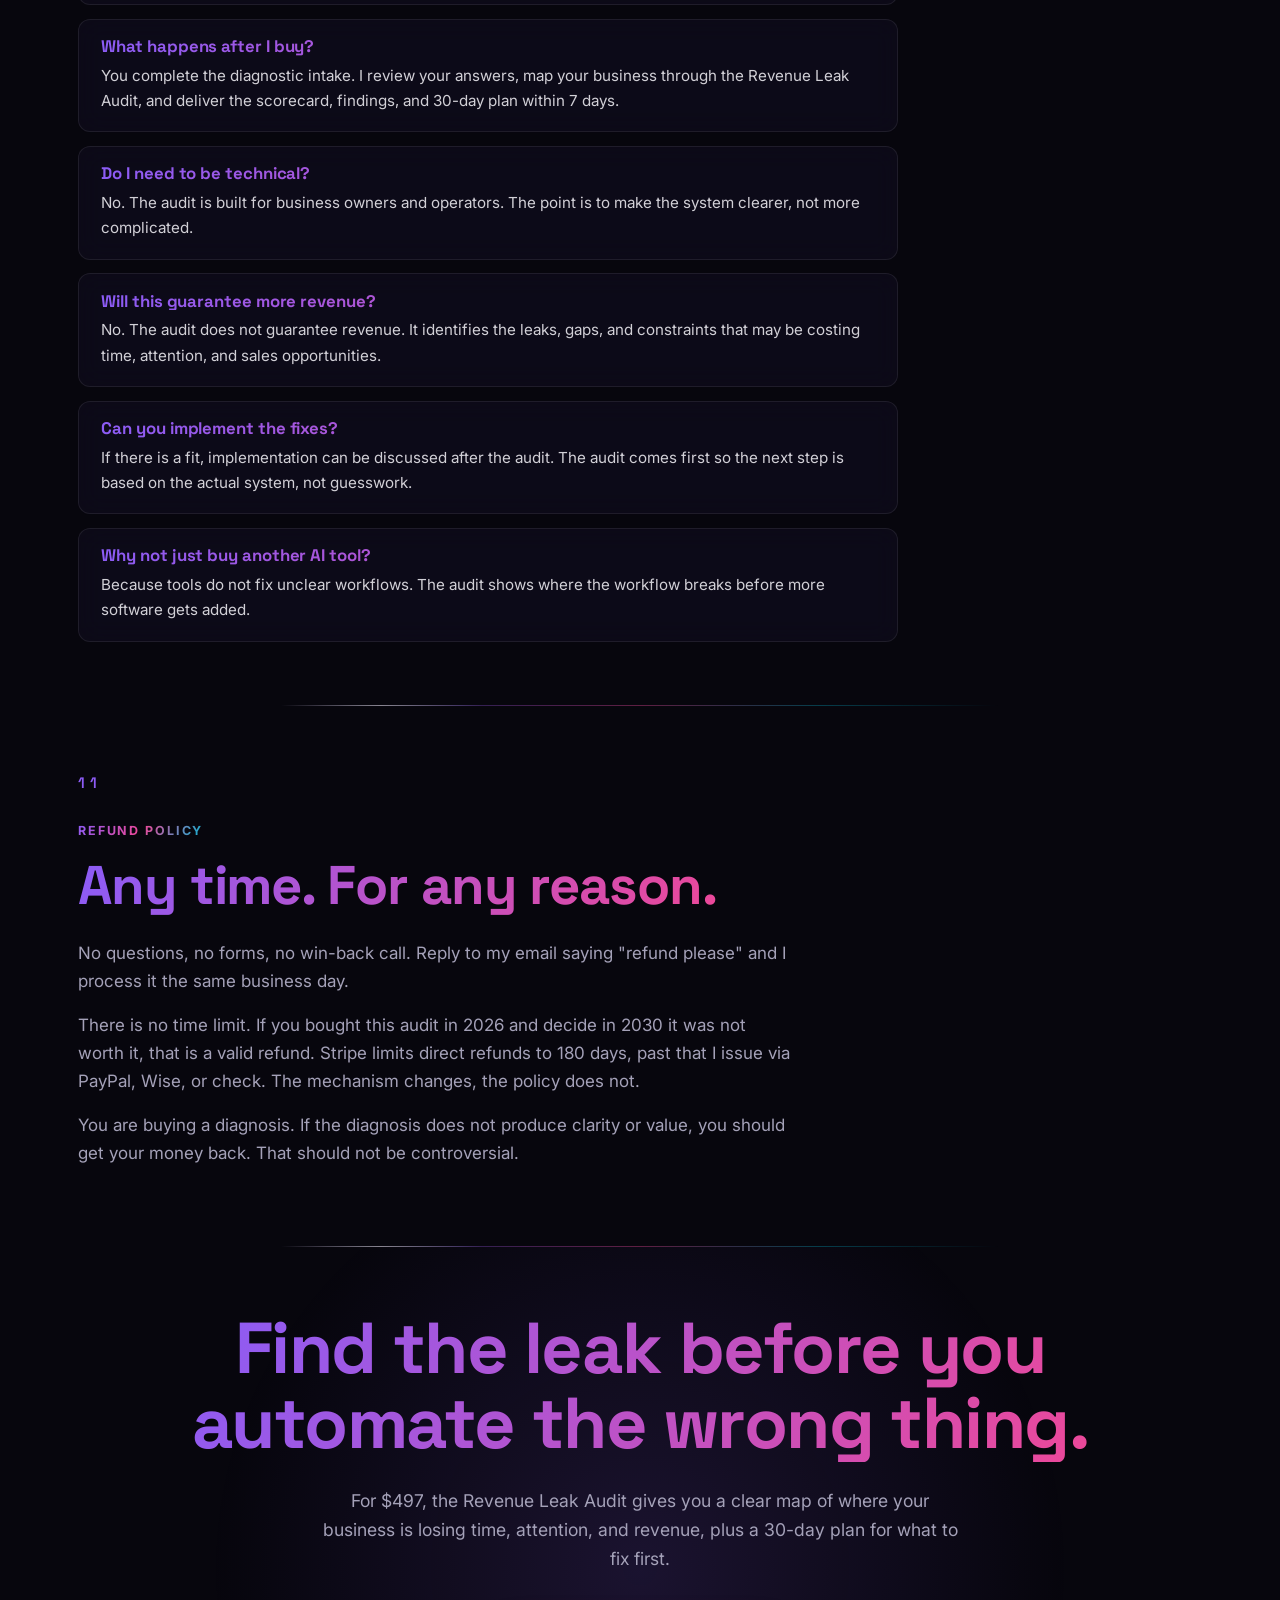
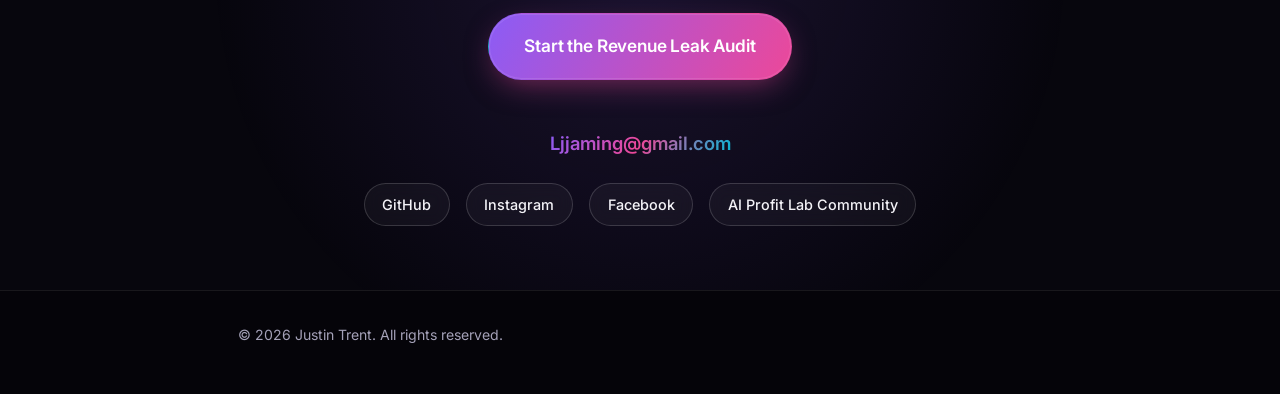
==== commit ba5506c9: "Refactor landing page per new positioning brief Structure (13 sections, single-offer focus): 1. Hero" ====
--- a/index.html
+++ b/index.html
@@ -3,8 +3,8 @@
 <head>
   <meta charset="UTF-8">
   <meta name="viewport" content="width=device-width, initial-scale=1.0">
-  <title>Justin Trent | Revenue Leak Audit</title>
-  <meta name="description" content="AI systems consultant and workflow strategist. The Revenue Leak Audit shows you where your business is leaking time, money, and intelligence, with a 30-day plan to close the gap.">
+  <title>Revenue Leak Audit | Justin Trent</title>
+  <meta name="description" content="The Revenue Leak Audit maps your business across Context, Connections, Capabilities, and Cadence so you see where time, attention, follow-up, and revenue are slipping through the cracks. $497 one-time, no subscription.">
   <link rel="preconnect" href="https://fonts.googleapis.com">
   <link rel="preconnect" href="https://fonts.gstatic.com" crossorigin>
   <link href="https://fonts.googleapis.com/css2?family=Space+Grotesk:wght@500;600;700&family=Inter:wght@400;500;600;700&display=swap" rel="stylesheet">
@@ -24,11 +24,11 @@
     <div class="container header-row">
       <a class="brand" href="#top">Justin Trent</a>
       <nav>
-        <a href="#what">What I Do</a>
-        <a href="#audit">Revenue Leak Audit</a>
-        <a href="#services">Services</a>
-        <a href="#about">About</a>
-        <a href="#contact" class="nav-cta">Contact</a>
+        <a href="#leaks">The Leaks</a>
+        <a href="#audit">The Audit</a>
+        <a href="#aios">AIOS</a>
+        <a href="#faq">FAQ</a>
+        <a href="https://buy.stripe.com/7sY8wPaONecN2ZB4umcZa06?locale=en&amp;__embed_source=1" class="nav-cta">Start $497</a>
       </nav>
     </div>
   </header>
@@ -37,13 +37,13 @@
     <div class="sparkles" aria-hidden="true"></div>
     <div class="container hero-grid">
       <div class="hero-text reveal">
-        <span class="pill">AI Systems &middot; Workflow Strategy</span>
-        <h1><span class="gradient-text split-words">Your business is already producing the answers.</span><span class="muted split-words-late">Your system just is not using them yet.</span></h1>
-        <p class="lead">I help businesses turn scattered tools, dormant data, and manual workflows into clear AI-powered systems that save time, capture revenue, and make better decisions easier.</p>
-        <p>Most companies do not need more software first. They need to find the gap between what their business already knows and what their system actually does.</p>
+        <span class="pill">Revenue Leak Audit &middot; $497 one-time</span>
+        <h1><span class="gradient-text split-words">Your business isn't missing more AI tools.</span><span class="muted split-words-late">It's leaking revenue between the ones you already use.</span></h1>
+        <p class="lead">The Revenue Leak Audit maps your business across Context, Connections, Capabilities, and Cadence so you can see where time, attention, follow-up, and revenue are slipping through the cracks.</p>
+        <p>Most businesses are not losing because they lack tools. They are losing because their tools, follow-up, content, intake, offers, and decisions are not connected.</p>
         <div class="cta-row">
-          <a href="#audit" class="btn btn-primary btn-magnetic">Get a Revenue Leak Audit</a>
-          <a href="#services" class="btn btn-ghost">See What I Optimize</a>
+          <a href="https://buy.stripe.com/7sY8wPaONecN2ZB4umcZa06?locale=en&amp;__embed_source=1" class="btn btn-primary btn-magnetic">Start the $497 Revenue Leak Audit</a>
+          <a href="#reveals" class="btn btn-ghost">See What the Audit Finds</a>
         </div>
       </div>
       <div class="hero-photo reveal">
@@ -79,177 +79,181 @@
     </div>
   </section>
 
-  <section id="problem" class="section">
-    <div class="container reveal">
-      <h2><span class="gradient-text">The Hidden Problem</span></h2>
+  <section id="leaks" class="section">
+    <div class="container reveal">
+      <h2><span class="gradient-text">Where the revenue usually leaks</span></h2>
+      <p>Ten patterns that quietly cost businesses time, attention, and sales every week. If three or more of these sound familiar, the leaks add up faster than you think.</p>
+      <div class="gap-grid">
+        <article class="gap"><h3>Slow follow-up</h3><p>Leads come in, but follow-up is slow or inconsistent.</p></article>
+        <article class="gap"><h3>Attention without action</h3><p>Content creates attention, but not enough booked calls.</p></article>
+        <article class="gap"><h3>Inert intake</h3><p>Intake collects information, but does not shape the next action.</p></article>
+        <article class="gap"><h3>Manual repetition</h3><p>Staff repeat the same manual tasks every week.</p></article>
+        <article class="gap"><h3>Disconnected tools</h3><p>Tools exist, but they do not talk to each other.</p></article>
+        <article class="gap"><h3>Owner as OS</h3><p>The owner is still the operating system.</p></article>
+        <article class="gap"><h3>Unanswered questions</h3><p>Prospects ask questions that should already be answered.</p></article>
+        <article class="gap"><h3>Missed signals</h3><p>Missed calls, missed messages, and delayed replies cost sales.</p></article>
+        <article class="gap"><h3>Unclear paths</h3><p>Offers are valuable, but the path to buy is unclear.</p></article>
+        <article class="gap"><h3>Scattered thinking</h3><p>Good ideas keep dying in scattered notes, chats, and tabs.</p></article>
+      </div>
+    </div>
+  </section>
+
+  <section id="reveals" class="section">
+    <div class="container reveal">
+      <h2><span class="gradient-text">What the audit reveals</span></h2>
+      <p>An x-ray of how your business actually moves, end to end. Not a list of generic recommendations. A map of where your specific system is losing energy.</p>
       <ul class="signal-list">
-        <li>Your calls contain objections.</li>
-        <li>Your emails contain intent.</li>
-        <li>Your payments contain timing.</li>
-        <li>Your refunds contain patterns.</li>
-        <li>Your CRM contains the story.</li>
-      </ul>
-      <p>But if none of those pieces connect, your business keeps guessing.</p>
+        <li>Where leads slow down</li>
+        <li>Where revenue opportunities disappear</li>
+        <li>Which workflows are too manual</li>
+        <li>Which tools are underused or disconnected</li>
+        <li>Which handoffs create confusion</li>
+        <li>Which parts of the business depend too much on the owner</li>
+        <li>Which simple fixes should happen before larger automation</li>
+        <li>Which automation opportunities are actually worth pursuing</li>
+      </ul>
+    </div>
+  </section>
+
+  <section id="audit" class="section section-feature">
+    <div class="container reveal">
+      <span class="eyebrow">What you get for $497</span>
+      <h2><span class="gradient-text">The Revenue Leak Audit</span></h2>
+      <p>One diagnostic. One scorecard. One 30-day plan. No subscription, no retainer, no upsell during checkout.</p>
+      <ul class="deliverables">
+        <li>Revenue Leak Scorecard</li>
+        <li>AIOS Diagnostic Map</li>
+        <li>The biggest leak in the current system, named and ranked</li>
+        <li>Workflow and follow-up breakdown</li>
+        <li>Tool and automation gap review</li>
+        <li>30-day action plan with weekly steps and verification</li>
+        <li>Recommended next fixes</li>
+        <li>Optional implementation pathway if you want help after the audit</li>
+      </ul>
+      <p class="price"><strong class="price-reveal"><span class="price-amount" data-count="497" data-prefix="$">$497</span></strong> one-time. Delivered within 7 days of intake.</p>
+      <a href="https://buy.stripe.com/7sY8wPaONecN2ZB4umcZa06?locale=en&amp;__embed_source=1" class="btn btn-primary btn-magnetic">Start the $497 Revenue Leak Audit</a>
+    </div>
+  </section>
+
+  <section id="aios" class="section">
+    <div class="container reveal">
+      <span class="eyebrow">AIOS Framework</span>
+      <h2><span class="gradient-text">The 4-part map behind the audit</span></h2>
+      <p>The Revenue Leak Audit is built on the AIOS framework. Four lenses, used together, surface the constraints between your tools, people, and decisions.</p>
+      <div class="gap-grid aios-grid">
+        <article class="gap">
+          <h3>Context</h3>
+          <p>What the business is trying to do, who it serves, what it sells, and where attention or revenue is getting lost.</p>
+        </article>
+        <article class="gap">
+          <h3>Connections</h3>
+          <p>How leads, tools, people, platforms, messages, forms, calendars, payments, and follow-up systems move together.</p>
+        </article>
+        <article class="gap">
+          <h3>Capabilities</h3>
+          <p>What the business can currently execute with AI, automation, content, sales, operations, and human labor.</p>
+        </article>
+        <article class="gap">
+          <h3>Cadence</h3>
+          <p>The routines, review loops, follow-up rhythm, content rhythm, and operating habits that keep the system alive.</p>
+        </article>
+      </div>
+    </div>
+  </section>
+
+  <section id="changes" class="section">
+    <div class="container reveal">
+      <h2><span class="gradient-text">What changes after the audit</span></h2>
+      <p>Instead of guessing which tool to buy next, you know the next constraint.</p>
       <ul class="signal-list">
-        <li>Leads get generic follow-up.</li>
-        <li>Revenue moments pass unnoticed.</li>
-        <li>Manual tasks repeat forever.</li>
-        <li>Decisions stay trapped in someone's head.</li>
-      </ul>
-      <p class="callout">That is not a tool problem. That is an operating system problem.</p>
-    </div>
-  </section>
-
-  <section id="what" class="section">
-    <div class="container reveal">
-      <h2><span class="gradient-text">What I Do</span></h2>
-      <p>I audit how your business actually moves. Then I find where money, time, and intelligence are leaking.</p>
-      <p>The goal is simple:</p>
-      <ul class="goal-list">
-        <li>Connect the tools.</li>
-        <li>Clarify the process.</li>
-        <li>Automate the repeatable.</li>
-        <li>Capture the revenue already sitting inside the system.</li>
-      </ul>
-    </div>
-  </section>
-
-  <section id="gaps" class="section">
-    <div class="container reveal">
-      <h2><span class="gradient-text">The Five Gaps I Look For</span></h2>
-      <div class="gap-grid">
-        <article class="gap">
-          <h3>Dormant Data</h3>
-          <p>Useful information sitting in transcripts, forms, inboxes, payments, tickets, and customer behavior with no system reading it.</p>
-        </article>
-        <article class="gap">
-          <h3>Disconnected Tools</h3>
-          <p>Stripe, GoHighLevel, Fathom, Tally, email, calendar, and CRM tools working separately when they should be triggering action together.</p>
-        </article>
-        <article class="gap">
-          <h3>Manual Repetition</h3>
-          <p>Weekly tasks being done by memory instead of checklists, templates, triggers, or automation.</p>
-        </article>
-        <article class="gap">
-          <h3>Unclear Decisions</h3>
-          <p>Lead priority, follow-up timing, content choices, upsell moments, and reactivation rules living in someone's head instead of the system.</p>
-        </article>
-        <article class="gap">
-          <h3>Revenue Leaks</h3>
-          <p>Missed follow-ups, dead trials, forgotten free users, unpitched buyers, unreviewed refunds, and leads treated the same when they clearly are not.</p>
-        </article>
-      </div>
-    </div>
-  </section>
-
-  <section id="audit" class="section section-feature">
-    <div class="container reveal">
-      <span class="eyebrow">The Front-End Offer</span>
-      <h2><span class="gradient-text">Revenue Leak Audit</span></h2>
-      <p>A practical diagnostic for businesses that suspect their systems are costing them money, but do not know exactly where.</p>
-      <p>I review your current workflow, tools, handoffs, follow-up process, and revenue moments.</p>
-      <p>Then I give you:</p>
-      <ul class="deliverables">
-        <li>A five-gap scorecard</li>
-        <li>The biggest operational leak</li>
-        <li>A dollar-value estimate where possible</li>
-        <li>A clear diagnosis</li>
-        <li>A 30-day action plan</li>
-        <li>Recommended automations</li>
-        <li>Next steps for implementation</li>
-      </ul>
-      <p class="price">Price: <strong class="price-reveal"><span class="price-amount" data-count="497" data-prefix="$">$497</span><em class="price-tooltip">vs $3,400/mo leaked</em></strong></p>
-      <p>This is built to show you where the business is leaking before you spend more money on ads, tools, hires, or complexity.</p>
-      <a href="https://buy.stripe.com/7sY8wPaONecN2ZB4umcZa06?locale=en&amp;__embed_source=1" class="btn btn-primary btn-magnetic">Book Your Revenue Leak Audit</a>
-    </div>
-  </section>
-
-  <section id="hermes" class="section">
-    <div class="container reveal">
-      <h2><span class="gradient-text">Hermes AI Setup</span></h2>
-      <p>Once the workflow is clear, I help set up Hermes AI around the way your business actually operates.</p>
-      <ul class="not-list">
-        <li>Not as a toy.</li>
-        <li>Not as a chatbot.</li>
-        <li>Not as another dashboard.</li>
-      </ul>
-      <p>As an execution layer for repeated tasks, saved processes, research flows, internal knowledge, and operational follow-through.</p>
-      <p>The point is not to "use AI." The point is to make the business more responsive, more consistent, and less dependent on memory.</p>
-    </div>
-  </section>
-
-  <section id="stack" class="section">
-    <div class="container reveal">
-      <h2><span class="gradient-text">The Stack I Build With</span></h2>
-      <p>Second-brain systems and execution layers built on the tools your business already uses, or migrated onto the right ones.</p>
-    </div>
-    <div class="marquee" aria-hidden="true">
-      <div class="marquee-track">
-        <span class="tool-chip">Obsidian</span>
-        <span class="tool-chip">Hermes AI</span>
-        <span class="tool-chip">Claude</span>
-        <span class="tool-chip">Tally</span>
-        <span class="tool-chip">Stripe</span>
-        <span class="tool-chip">GoHighLevel</span>
-        <span class="tool-chip">Fathom</span>
-        <span class="tool-chip">Make.com</span>
-        <span class="tool-chip">Obsidian</span>
-        <span class="tool-chip">Hermes AI</span>
-        <span class="tool-chip">Claude</span>
-        <span class="tool-chip">Tally</span>
-        <span class="tool-chip">Stripe</span>
-        <span class="tool-chip">GoHighLevel</span>
-        <span class="tool-chip">Fathom</span>
-        <span class="tool-chip">Make.com</span>
-      </div>
-    </div>
-  </section>
-
-  <section id="services" class="section">
-    <div class="container reveal">
-      <h2><span class="gradient-text">Ways I Help</span></h2>
-      <div class="service-grid">
-        <article class="service">
-          <h3>Revenue Leak Audit</h3>
-          <p>Find the gaps, name the leaks, and create the 30-day plan.</p>
-        </article>
-        <article class="service">
-          <h3>Hermes AI Setup</h3>
-          <p>Turn repeated workflows into reusable AI-assisted systems.</p>
-        </article>
-        <article class="service">
-          <h3>CRM Optimization</h3>
-          <p>Clean up lead stages, follow-up logic, customer data, and sales handoffs.</p>
-        </article>
-        <article class="service">
-          <h3>Workflow Automation</h3>
-          <p>Connect tools, reduce manual tasks, and make important events trigger the next action.</p>
-        </article>
-        <article class="service">
-          <h3>Revenue Leak Mapping</h3>
-          <p>Find missed upsells, reactivation opportunities, dead leads, weak follow-up, and buried buying signals.</p>
-        </article>
-        <article class="service">
-          <h3>AI Consulting</h3>
-          <p>Translate AI from vague possibility into practical business improvement.</p>
-        </article>
-      </div>
-    </div>
-  </section>
-
-  <section id="proof" class="section section-alt">
-    <div class="container reveal">
-      <span class="eyebrow">Example Leak</span>
-      <h2><span class="gradient-text"><span data-count="3400" data-prefix="$">$3,400</span> a month sitting inside a broken handoff</span></h2>
-      <p>One business was losing an estimated $3,400/month from a broken handoff. Their sales calls contained objections, buying signals, and follow-up commitments. Their CRM received none of it.</p>
-      <p>So every lead got the same generic email, whether they were ready to buy or barely interested.</p>
-      <ul class="not-list">
-        <li>The problem was not traffic.</li>
-        <li>It was not pricing.</li>
-        <li>It was not the offer.</li>
-      </ul>
-      <p>The system was collecting truth and doing nothing with it.</p>
-      <p class="callout">That is the kind of leak I look for.</p>
+        <li>You know what is actually leaking revenue</li>
+        <li>You know what to simplify before you automate</li>
+        <li>You know which tool connections matter first</li>
+        <li>You know where follow-up needs to improve</li>
+        <li>You know what the next 30 days should focus on</li>
+        <li>You stop confusing activity with progress</li>
+        <li>You get a cleaner path from attention to intake to sale to delivery</li>
+      </ul>
+      <p class="callout">Less guessing. Less duct tape. Less tab-hopping. Less owner-dependency. More clarity.</p>
+    </div>
+  </section>
+
+  <section id="for" class="section">
+    <div class="container reveal">
+      <h2><span class="gradient-text">Who this is for</span></h2>
+      <ul class="signal-list">
+        <li>You run a business with leads, clients, customers, or appointments</li>
+        <li>You already use multiple tools, but the system feels scattered</li>
+        <li>You know follow-up could be tighter</li>
+        <li>You suspect money is being lost in the gaps</li>
+        <li>You want clarity before buying more software</li>
+        <li>You want a practical 30-day plan, not a vague strategy call</li>
+        <li>You are open to AI and automation, but want it tied to real operations</li>
+      </ul>
+    </div>
+  </section>
+
+  <section id="not-for" class="section">
+    <div class="container reveal">
+      <h2><span class="gradient-text">Who this is not for</span></h2>
+      <ul class="signal-list not-for-list">
+        <li>You want magic without changing the workflow</li>
+        <li>You only want a list of random AI tools</li>
+        <li>You are not willing to complete the diagnostic intake</li>
+        <li>You want guaranteed revenue claims</li>
+        <li>You do not want to look honestly at your current system</li>
+        <li>You want automation before clarity</li>
+      </ul>
+    </div>
+  </section>
+
+  <section id="about" class="section">
+    <div class="container reveal">
+      <span class="eyebrow">Founder Note</span>
+      <h2><span class="gradient-text">Justin Trent</span></h2>
+      <p>I'm not here to sell you another shiny AI tool. I look at how your business actually moves: where leads come from, where they stall, what your team repeats, what your tools miss, and what the owner still has to carry manually.</p>
+      <p>AI is only useful when it is attached to a real business rhythm. The Revenue Leak Audit exists to find the constraint before you spend more money, add more software, or automate the wrong thing.</p>
+    </div>
+  </section>
+
+  <section id="why-now" class="section">
+    <div class="container reveal">
+      <h2><span class="gradient-text">Why now</span></h2>
+      <p>We are in a short window where small businesses can use AI to build systems that used to require developers, agencies, and months of trial and error.</p>
+      <p>But the advantage is not having the most tools. The advantage is knowing what to connect first.</p>
+      <p class="callout">The next advantage is not more software. It is a cleaner operating system.</p>
+    </div>
+  </section>
+
+  <section id="faq" class="section">
+    <div class="container reveal">
+      <h2><span class="gradient-text">Questions buyers ask</span></h2>
+      <div class="faq">
+        <div class="faq-item">
+          <h3>Is this an AI automation service?</h3>
+          <p>Not exactly. This is the diagnostic before automation. The audit shows what should be automated, simplified, delegated, or left alone.</p>
+        </div>
+        <div class="faq-item">
+          <h3>What happens after I buy?</h3>
+          <p>You complete the diagnostic intake. I review your answers, map your business through the Revenue Leak Audit, and deliver the scorecard, findings, and 30-day plan within 7 days.</p>
+        </div>
+        <div class="faq-item">
+          <h3>Do I need to be technical?</h3>
+          <p>No. The audit is built for business owners and operators. The point is to make the system clearer, not more complicated.</p>
+        </div>
+        <div class="faq-item">
+          <h3>Will this guarantee more revenue?</h3>
+          <p>No. The audit does not guarantee revenue. It identifies the leaks, gaps, and constraints that may be costing time, attention, and sales opportunities.</p>
+        </div>
+        <div class="faq-item">
+          <h3>Can you implement the fixes?</h3>
+          <p>If there is a fit, implementation can be discussed after the audit. The audit comes first so the next step is based on the actual system, not guesswork.</p>
+        </div>
+        <div class="faq-item">
+          <h3>Why not just buy another AI tool?</h3>
+          <p>Because tools do not fix unclear workflows. The audit shows where the workflow breaks before more software gets added.</p>
+        </div>
+      </div>
     </div>
   </section>
 
@@ -263,20 +267,11 @@
     </div>
   </section>
 
-  <section id="about" class="section">
-    <div class="container reveal">
-      <h2><span class="gradient-text">About Justin Trent</span></h2>
-      <p>I am an AI systems consultant and workflow strategist. My work sits between diagnosis and implementation.</p>
-      <p>I help business owners see the structure underneath their daily operations, then use AI, automation, and clearer decision systems to make the business run with less friction.</p>
-      <p>I do not believe every problem needs a bigger tool stack. Most of the time, the answer is already inside the business. It just needs to be found, connected, and turned into action.</p>
-    </div>
-  </section>
-
-  <section id="contact" class="section section-final">
-    <div class="container reveal">
-      <h2><span class="gradient-text">You cannot optimize what your system cannot see.</span></h2>
-      <p>The Revenue Leak Audit shows you where your business is leaking time, money, and intelligence, then gives you a 30-day path to close the gap.</p>
-      <a href="https://buy.stripe.com/7sY8wPaONecN2ZB4umcZa06?locale=en&amp;__embed_source=1" class="btn btn-primary btn-large btn-magnetic">Get the Revenue Leak Audit, $497</a>
+  <section id="start" class="section section-final">
+    <div class="container reveal">
+      <h2><span class="gradient-text">Find the leak before you automate the wrong thing.</span></h2>
+      <p>For $497, the Revenue Leak Audit gives you a clear map of where your business is losing time, attention, and revenue, plus a 30-day plan for what to fix first.</p>
+      <a href="https://buy.stripe.com/7sY8wPaONecN2ZB4umcZa06?locale=en&amp;__embed_source=1" class="btn btn-primary btn-large btn-magnetic">Start the Revenue Leak Audit</a>
       <div class="contact-meta">
         <p class="contact-email"><a href="mailto:Ljjaming@gmail.com">Ljjaming@gmail.com</a></p>
         <ul class="socials">
@@ -294,8 +289,8 @@
       <p>&copy; 2026 Justin Trent. All rights reserved.</p>
     </div>
   </footer>
-  <a href="https://buy.stripe.com/7sY8wPaONecN2ZB4umcZa06?locale=en&amp;__embed_source=1" class="floating-cta" aria-label="Book Revenue Leak Audit">
-    <span>Book Audit</span>
+  <a href="https://buy.stripe.com/7sY8wPaONecN2ZB4umcZa06?locale=en&amp;__embed_source=1" class="floating-cta" aria-label="Start Revenue Leak Audit">
+    <span>Start Audit</span>
     <span class="floating-cta-price">$497</span>
   </a>
   <script src="script.js" defer></script>
--- a/styles.css
+++ b/styles.css
@@ -954,3 +954,82 @@
   .reveal { opacity: 1; transform: none; }
   .cursor-spotlight, .sparkles { display: none; }
 }
+
+/* ---------- Landing-page refactor additions ---------- */
+
+/* AIOS 4-part map: force 2x2 grid for visual balance */
+.aios-grid {
+  grid-template-columns: repeat(2, 1fr) !important;
+  max-width: 900px;
+  margin-left: 0;
+  margin-right: 0;
+}
+.aios-grid .gap h3 {
+  font-size: 1.4rem;
+  letter-spacing: -0.01em;
+}
+@media (max-width: 720px) {
+  .aios-grid { grid-template-columns: 1fr !important; }
+}
+
+/* FAQ */
+.faq {
+  display: flex;
+  flex-direction: column;
+  gap: 0.85rem;
+  max-width: 820px;
+  margin-top: 1.5rem;
+}
+.faq-item {
+  background: rgba(20, 17, 36, 0.45);
+  backdrop-filter: blur(12px) saturate(140%);
+  -webkit-backdrop-filter: blur(12px) saturate(140%);
+  border: 1px solid rgba(255, 255, 255, 0.08);
+  border-radius: 12px;
+  padding: 1.15rem 1.4rem;
+  transition: border-color 0.2s ease, background 0.2s ease, transform 0.2s ease;
+}
+.faq-item:hover {
+  border-color: rgba(255, 255, 255, 0.18);
+  background: rgba(28, 24, 50, 0.6);
+  transform: translateY(-1px);
+}
+.faq-item h3 {
+  font-family: 'Space Grotesk', sans-serif;
+  font-size: 1.05rem;
+  font-weight: 700;
+  margin-bottom: 0.45rem;
+  letter-spacing: -0.005em;
+  background: linear-gradient(120deg, #8b5cf6 0%, #ec4899 50%, #06b6d4 100%);
+  background-size: 200% 200%;
+  -webkit-background-clip: text;
+  background-clip: text;
+  -webkit-text-fill-color: transparent;
+  color: transparent;
+  animation: gradientShift 8s ease infinite;
+}
+.faq-item p {
+  margin: 0;
+  color: rgba(244, 243, 248, 0.85);
+  font-size: 0.95rem;
+  max-width: none;
+}
+
+/* "Who this is not for" — subtle amber-toned bullets */
+.not-for-list li::before {
+  background: linear-gradient(135deg, #f59e0b, #ef4444) !important;
+}
+.not-for-list li {
+  color: rgba(244, 243, 248, 0.78);
+}
+
+/* Tighten section padding on long pages for readability */
+@media (min-width: 901px) {
+  .section { padding: 4rem 0; }
+}
+
+/* Hero CTA: better wrap on mid widths */
+@media (max-width: 540px) {
+  .cta-row { flex-direction: column; align-items: stretch; }
+  .cta-row .btn { width: 100%; text-align: center; justify-content: center; }
+}
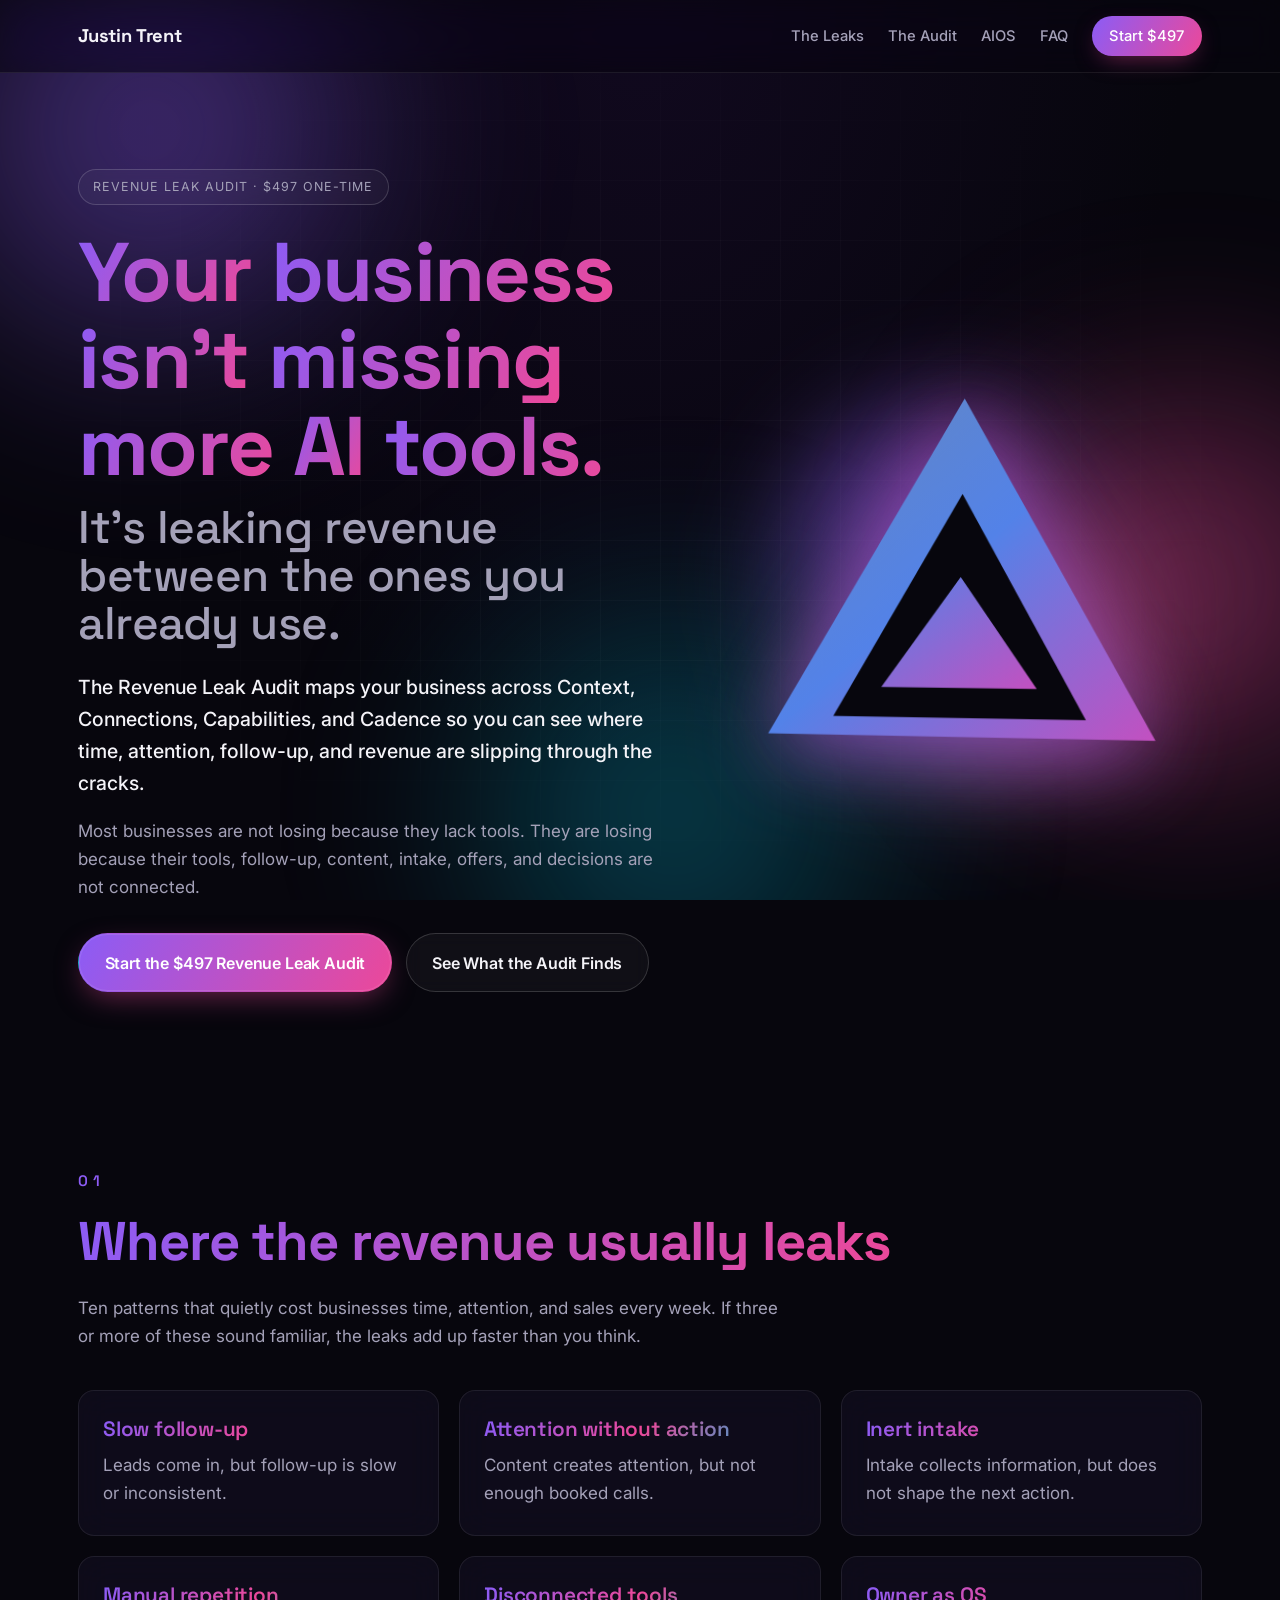
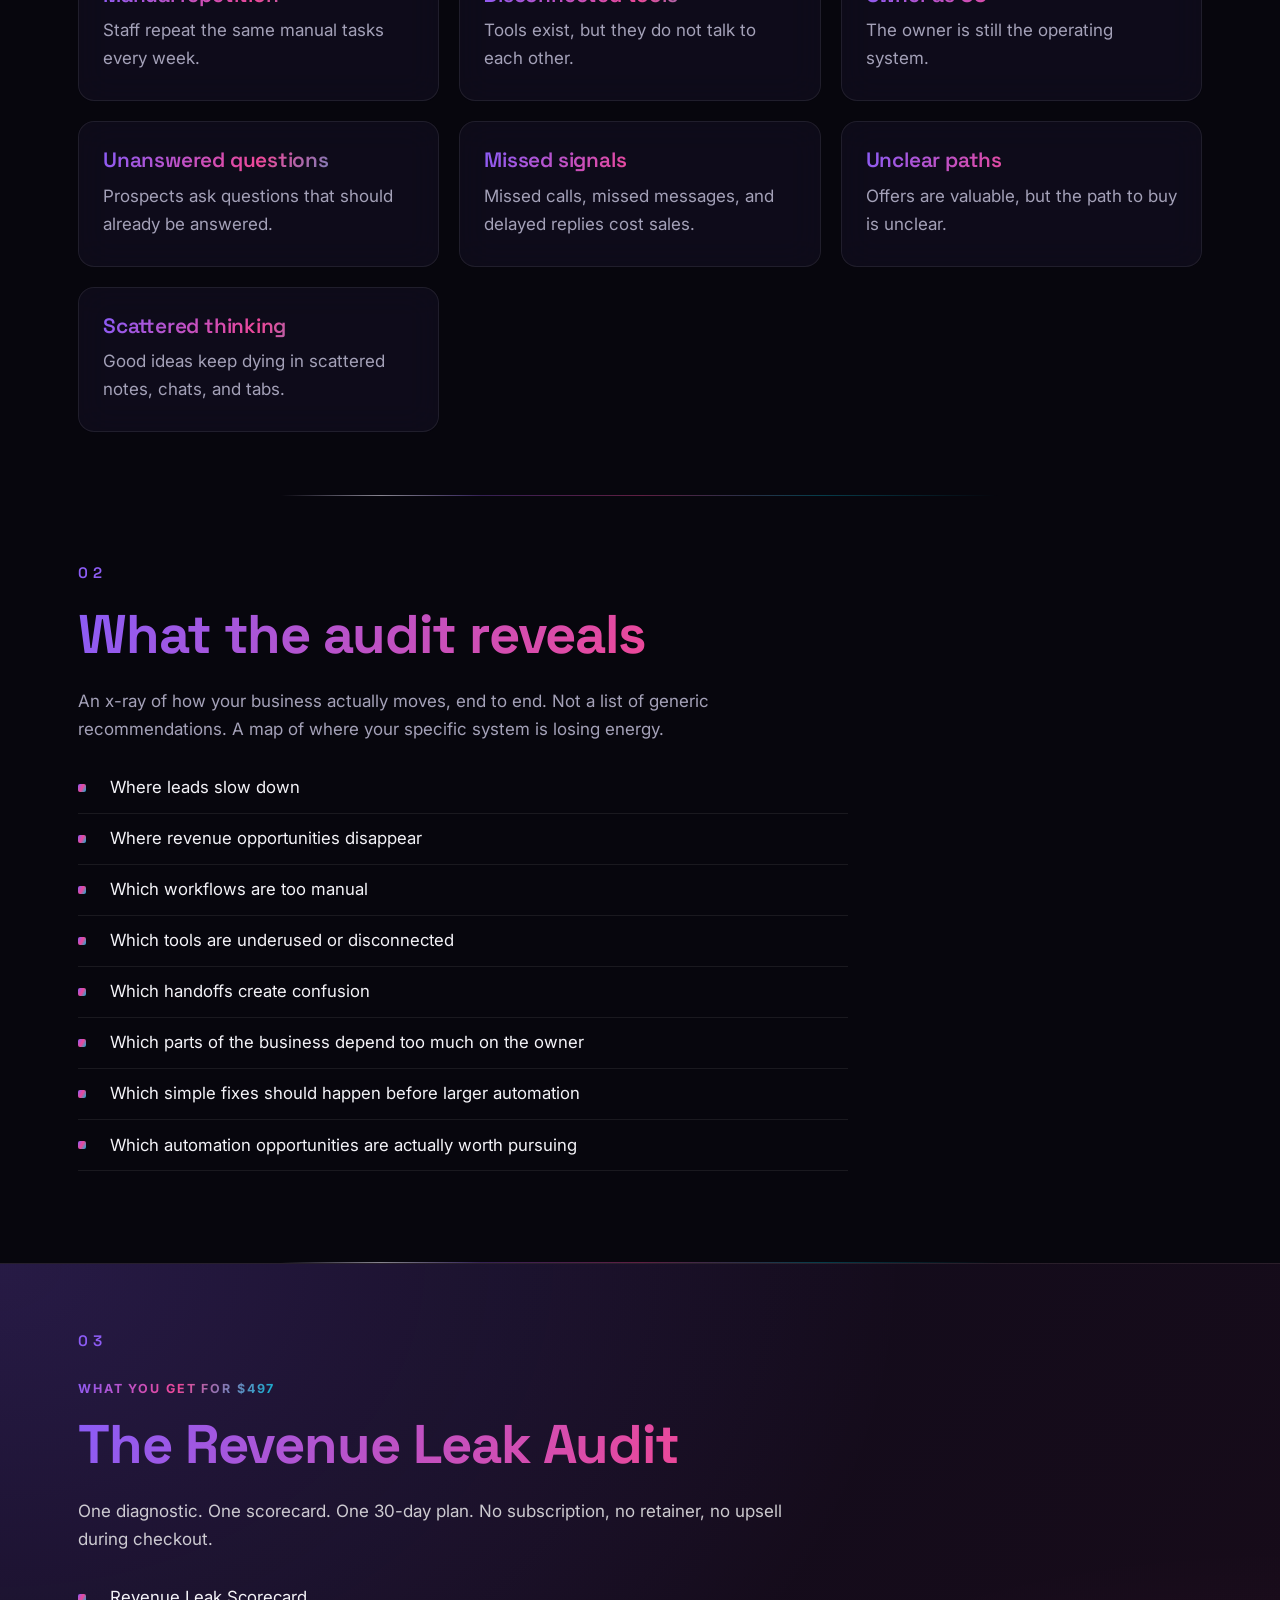
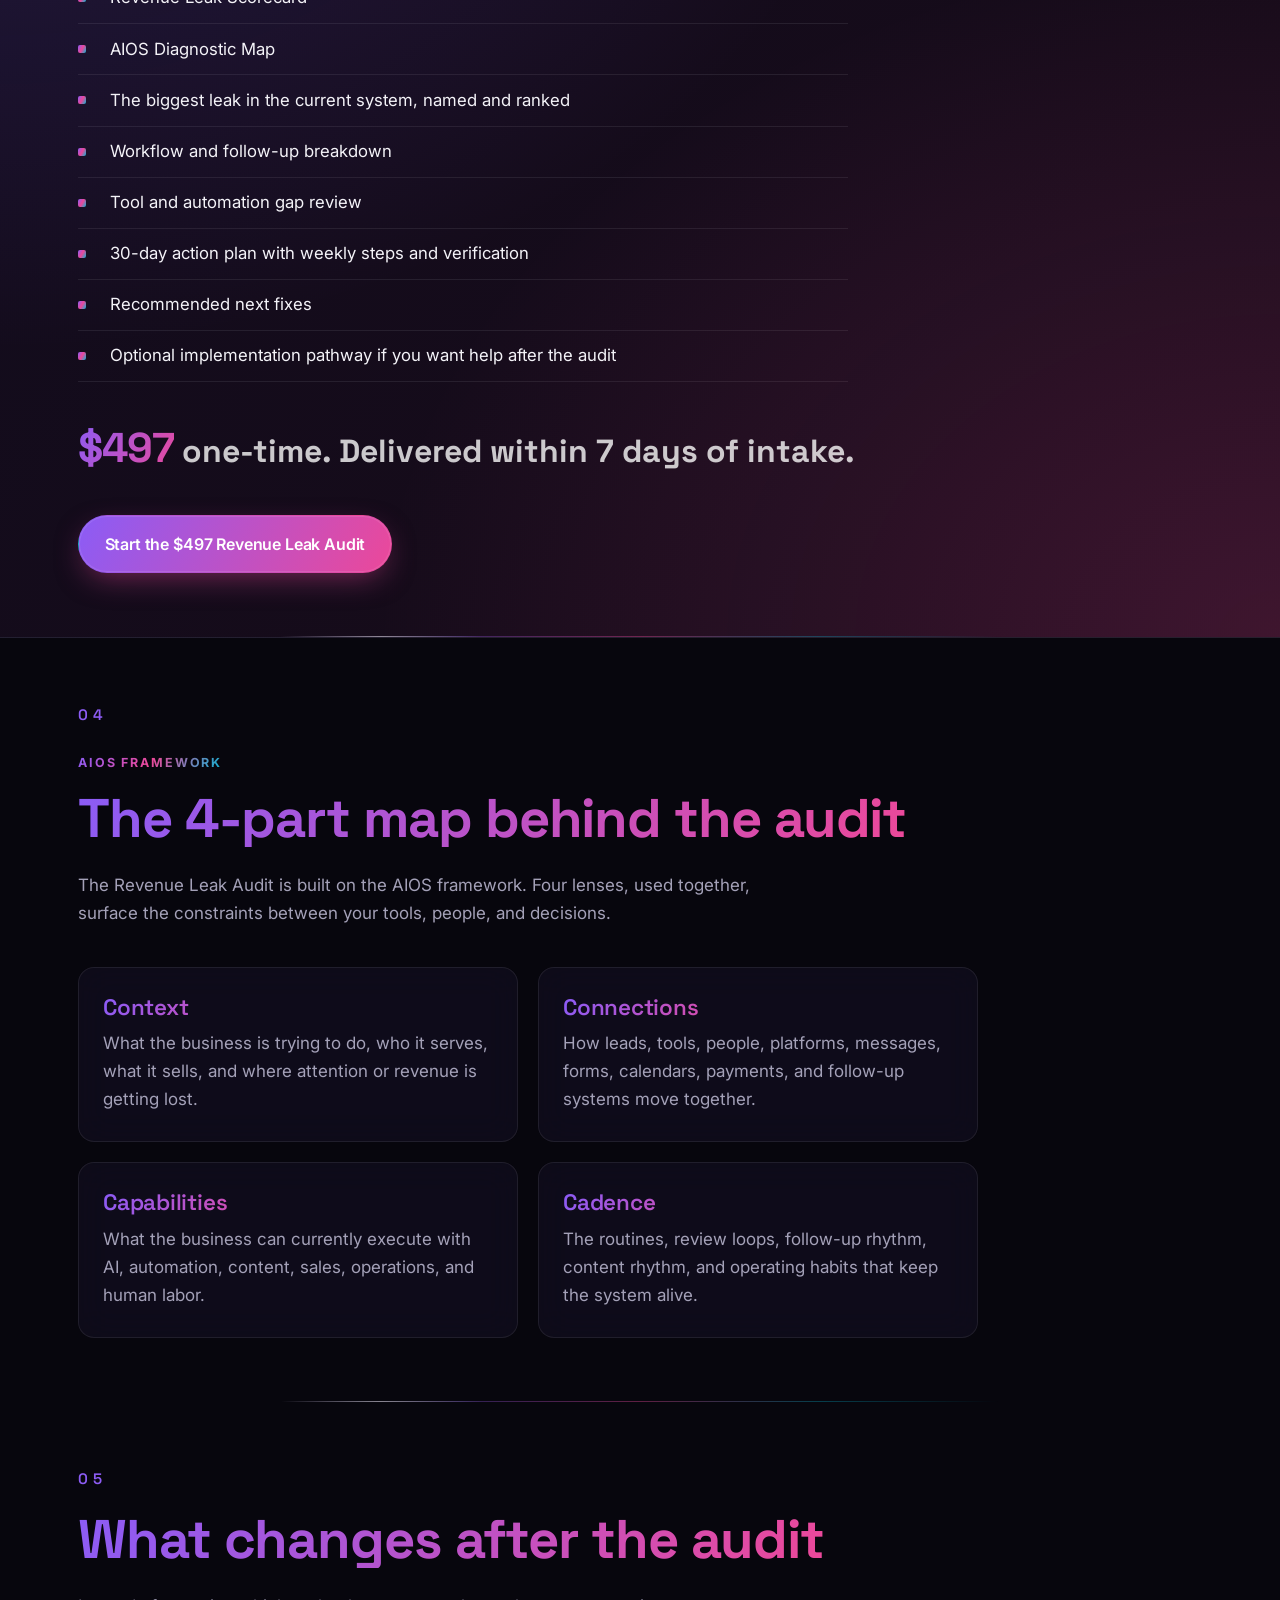
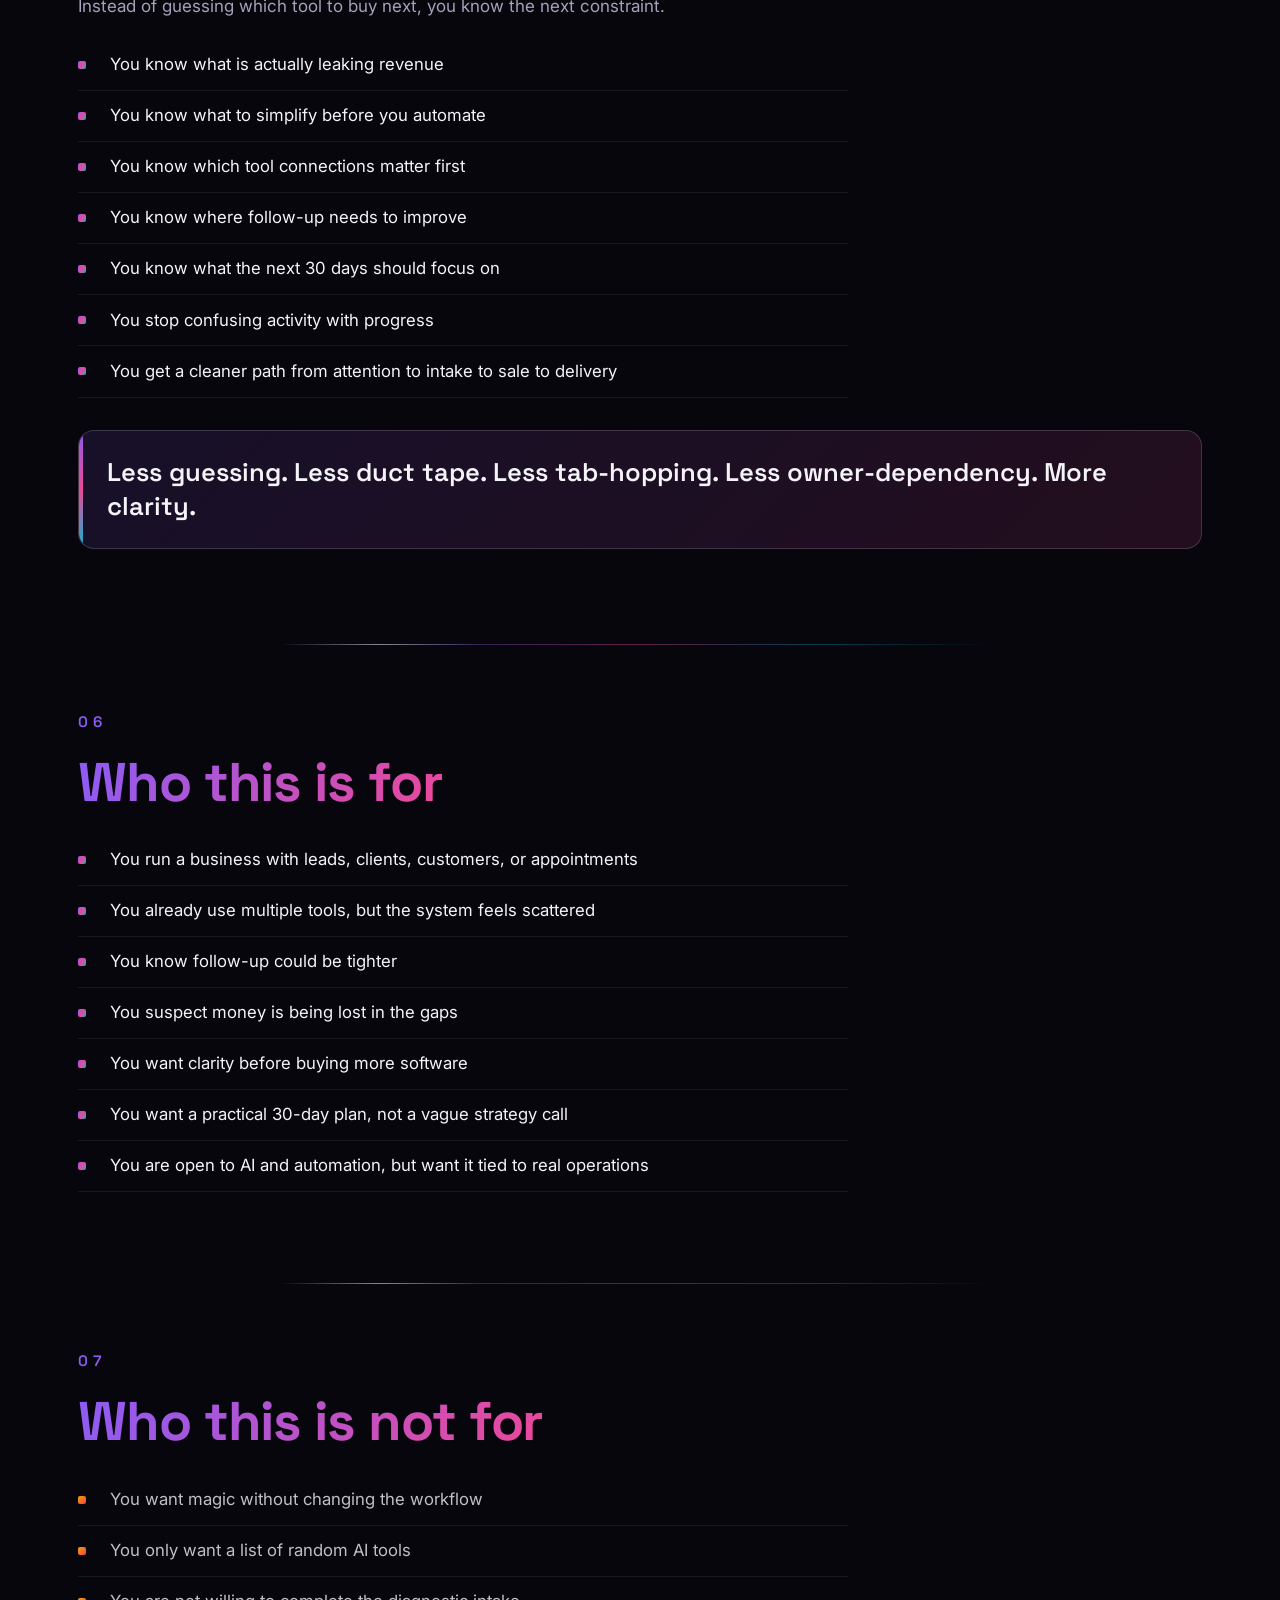
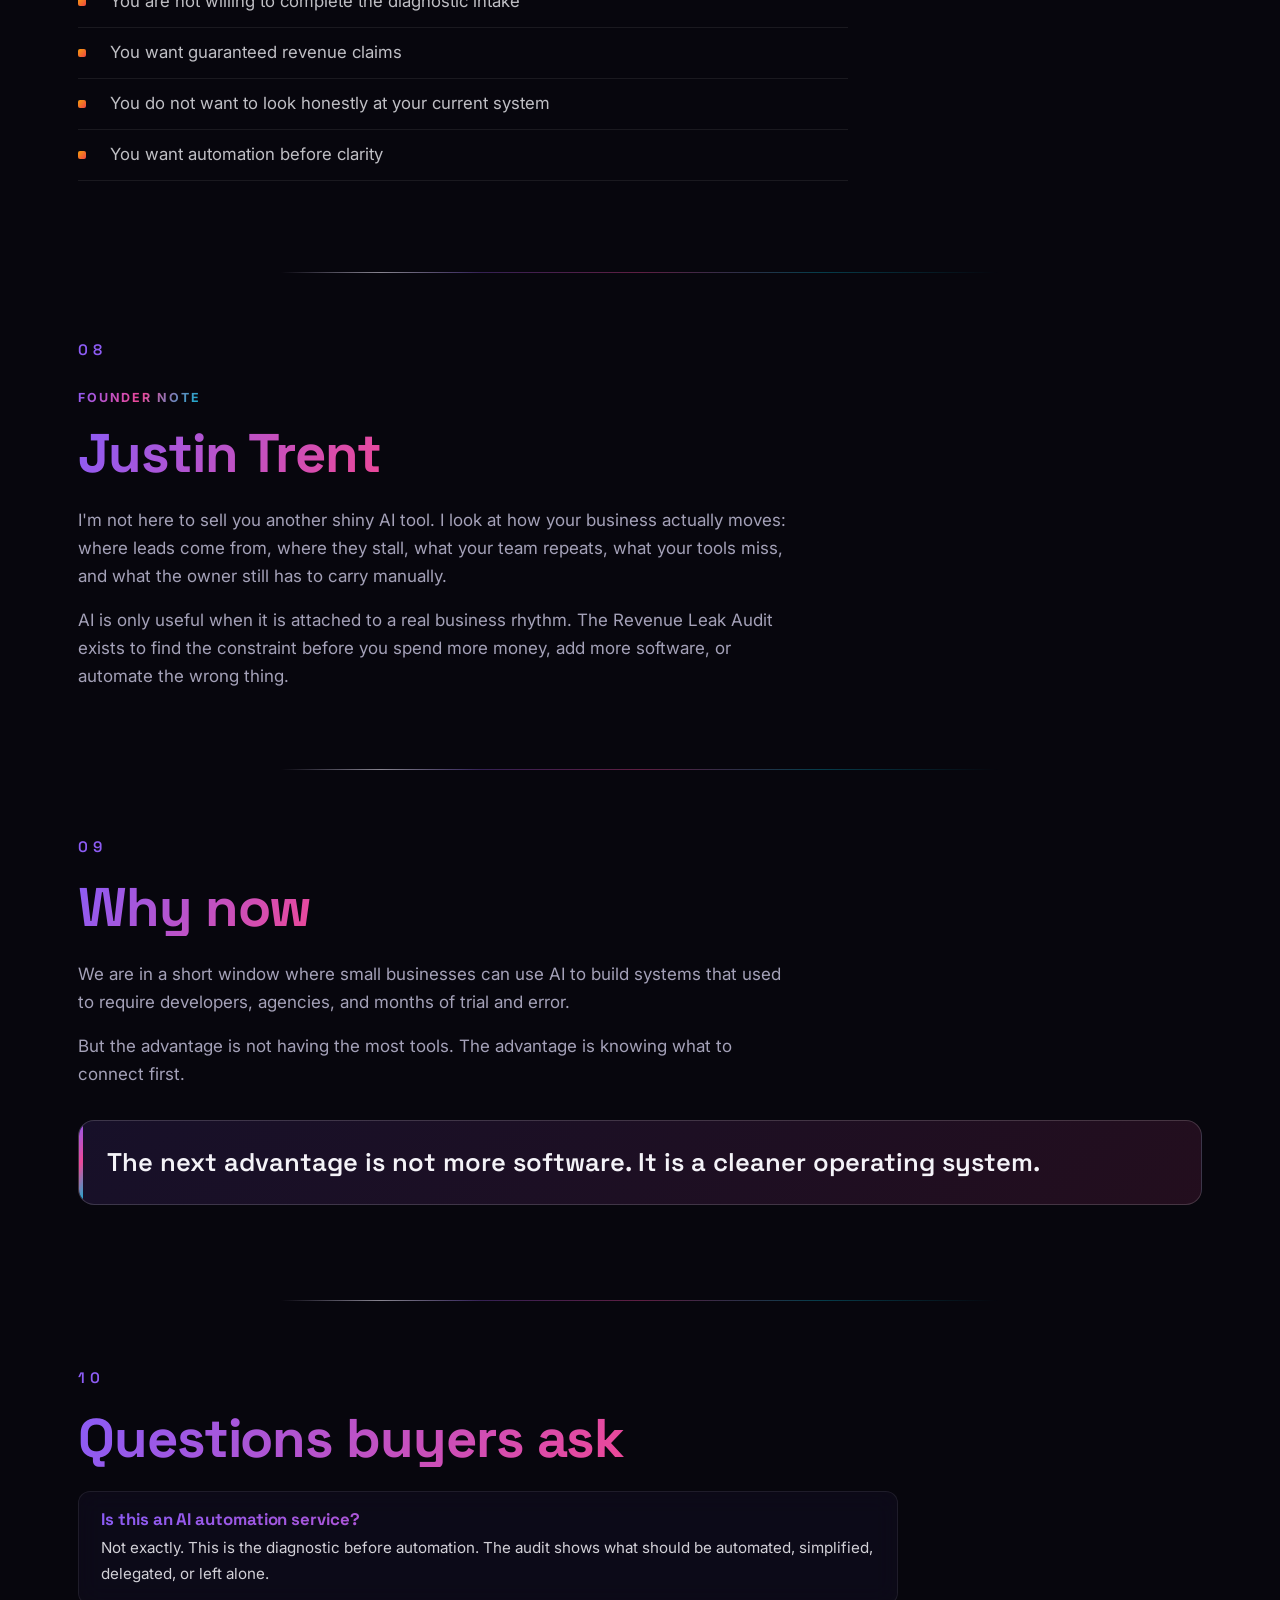
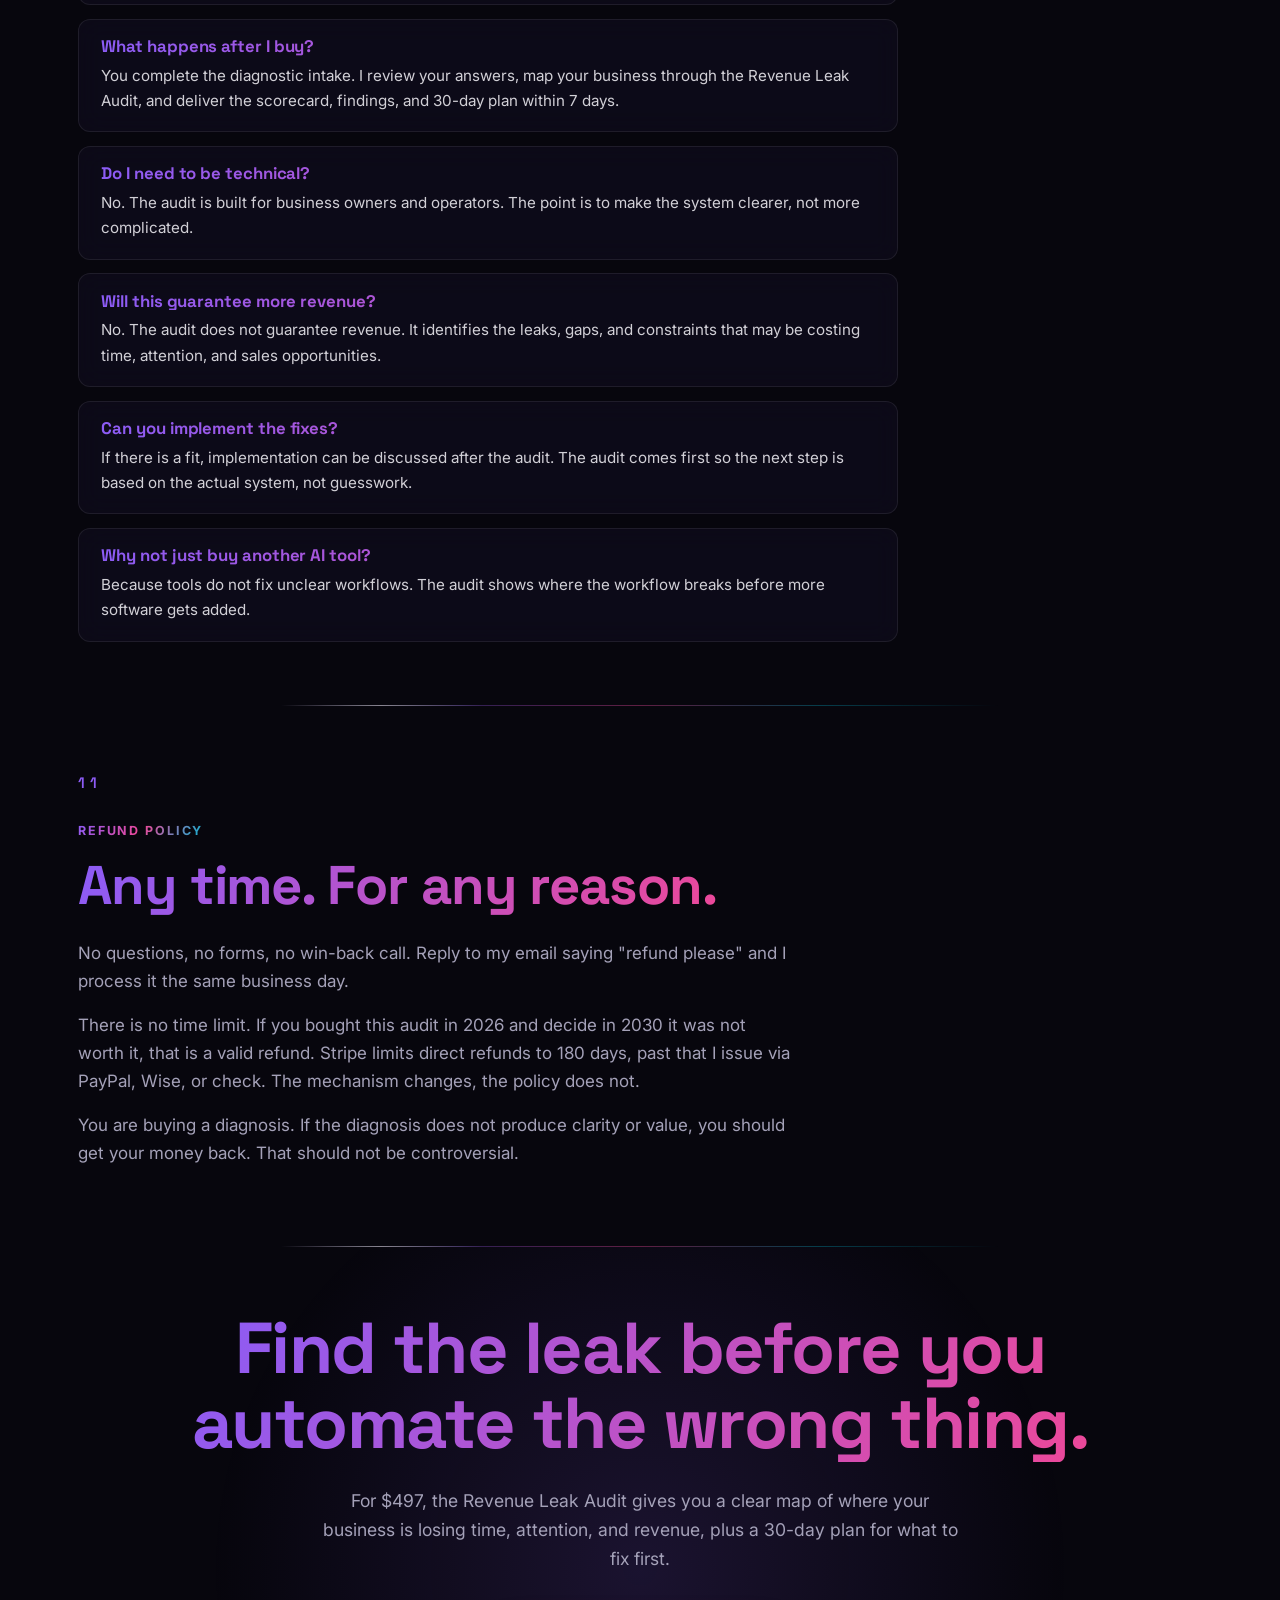
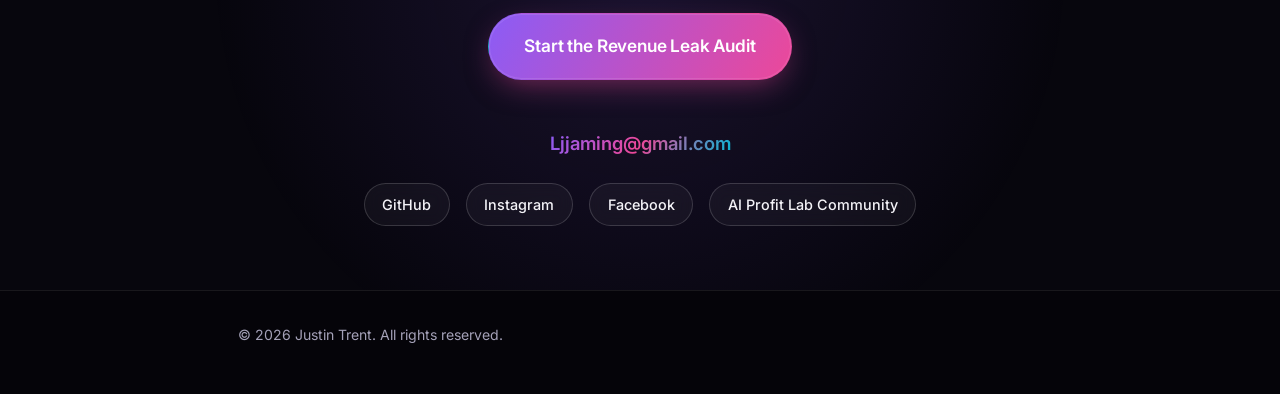
==== commit 72f18dcd: "Add Plausible analytics + OG/Twitter meta tags + OG image template index.html head additions: - Open" ====
--- a/index.html
+++ b/index.html
@@ -5,10 +5,36 @@
   <meta name="viewport" content="width=device-width, initial-scale=1.0">
   <title>Revenue Leak Audit | Justin Trent</title>
   <meta name="description" content="The Revenue Leak Audit maps your business across Context, Connections, Capabilities, and Cadence so you see where time, attention, follow-up, and revenue are slipping through the cracks. $497 one-time, no subscription.">
+
+  <!-- Open Graph (Facebook, LinkedIn, Slack, Discord, iMessage) -->
+  <meta property="og:type" content="website">
+  <meta property="og:url" content="https://ljjaming.github.io/revenue-leak-audit/">
+  <meta property="og:title" content="Revenue Leak Audit: $497 one-time | Justin Trent">
+  <meta property="og:description" content="Your business isn't missing more AI tools. It's leaking revenue between the ones you already use. The Revenue Leak Audit maps where time, attention, follow-up, and revenue are slipping through.">
+  <meta property="og:image" content="https://ljjaming.github.io/revenue-leak-audit/assets/og-image.png">
+  <meta property="og:image:width" content="1200">
+  <meta property="og:image:height" content="630">
+  <meta property="og:site_name" content="Clarity & Resolution">
+
+  <!-- Twitter / X Card -->
+  <meta name="twitter:card" content="summary_large_image">
+  <meta name="twitter:url" content="https://ljjaming.github.io/revenue-leak-audit/">
+  <meta name="twitter:title" content="Revenue Leak Audit: $497 one-time">
+  <meta name="twitter:description" content="Your business isn't missing more AI tools. It's leaking revenue between the ones you already use.">
+  <meta name="twitter:image" content="https://ljjaming.github.io/revenue-leak-audit/assets/og-image.png">
+
+  <!-- Theme color for mobile browser chrome -->
+  <meta name="theme-color" content="#07060d">
+
   <link rel="preconnect" href="https://fonts.googleapis.com">
   <link rel="preconnect" href="https://fonts.gstatic.com" crossorigin>
   <link href="https://fonts.googleapis.com/css2?family=Space+Grotesk:wght@500;600;700&family=Inter:wght@400;500;600;700&display=swap" rel="stylesheet">
   <link rel="stylesheet" href="styles.css">
+
+  <!-- Plausible Analytics (privacy-friendly, no cookies, ~1KB).
+       Sign up at https://plausible.io/sites/new and add ljjaming.github.io as the domain.
+       Script is live now and will start logging the moment your site is registered. -->
+  <script defer data-domain="ljjaming.github.io" src="https://plausible.io/js/script.outbound-links.js"></script>
 </head>
 <body>
   <div class="scroll-progress" aria-hidden="true"></div>
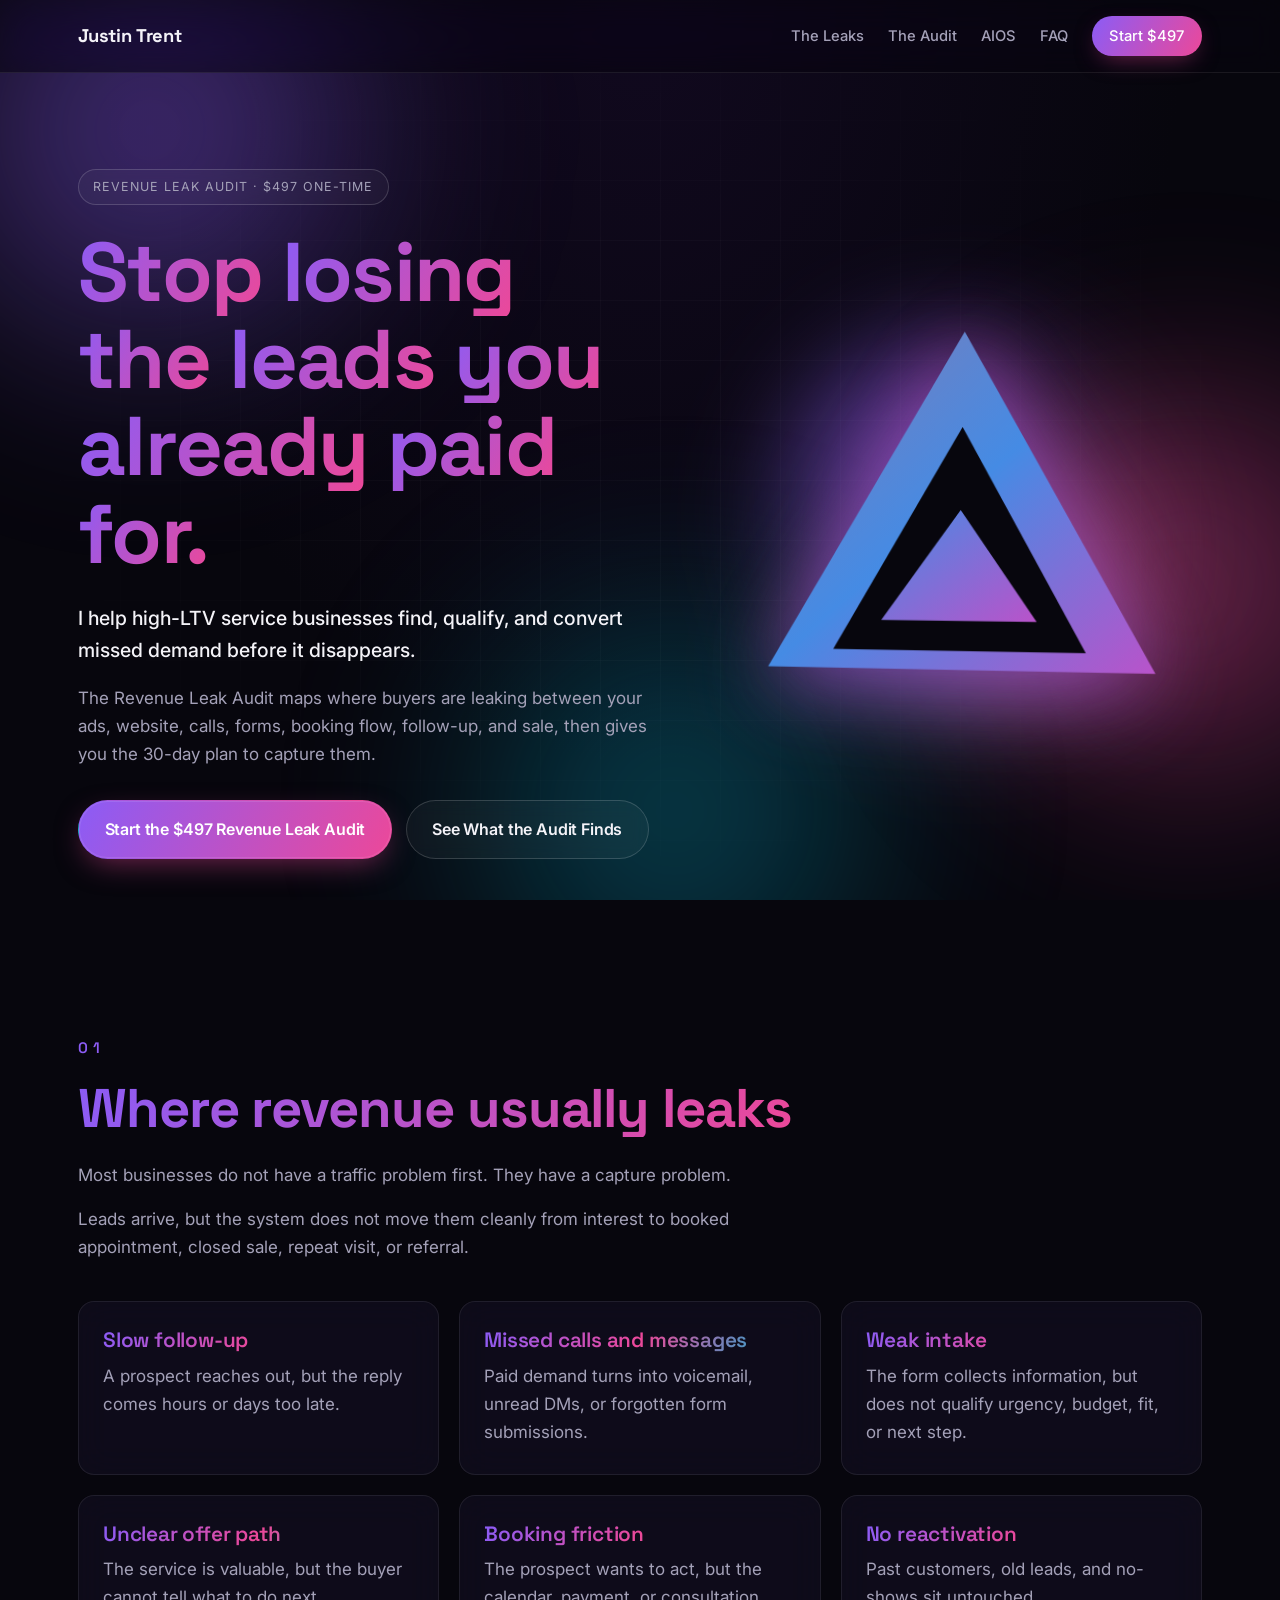
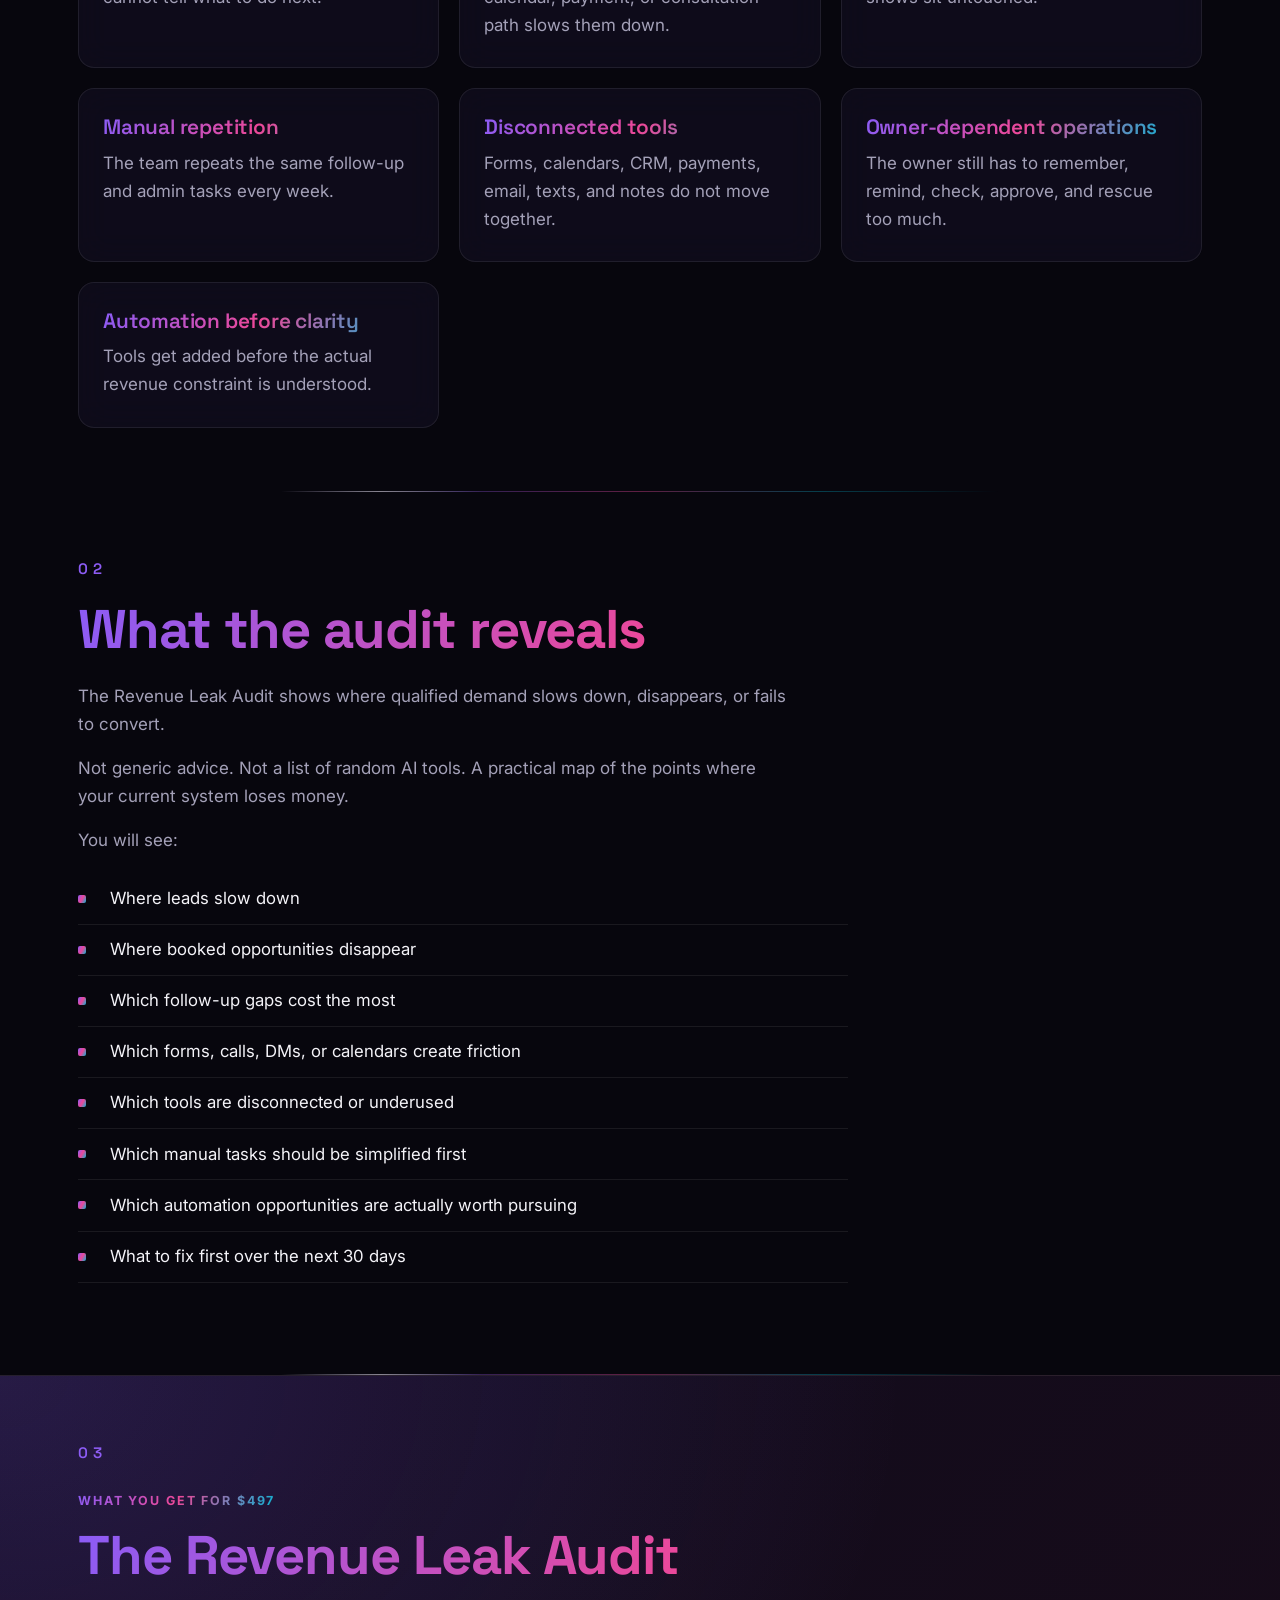
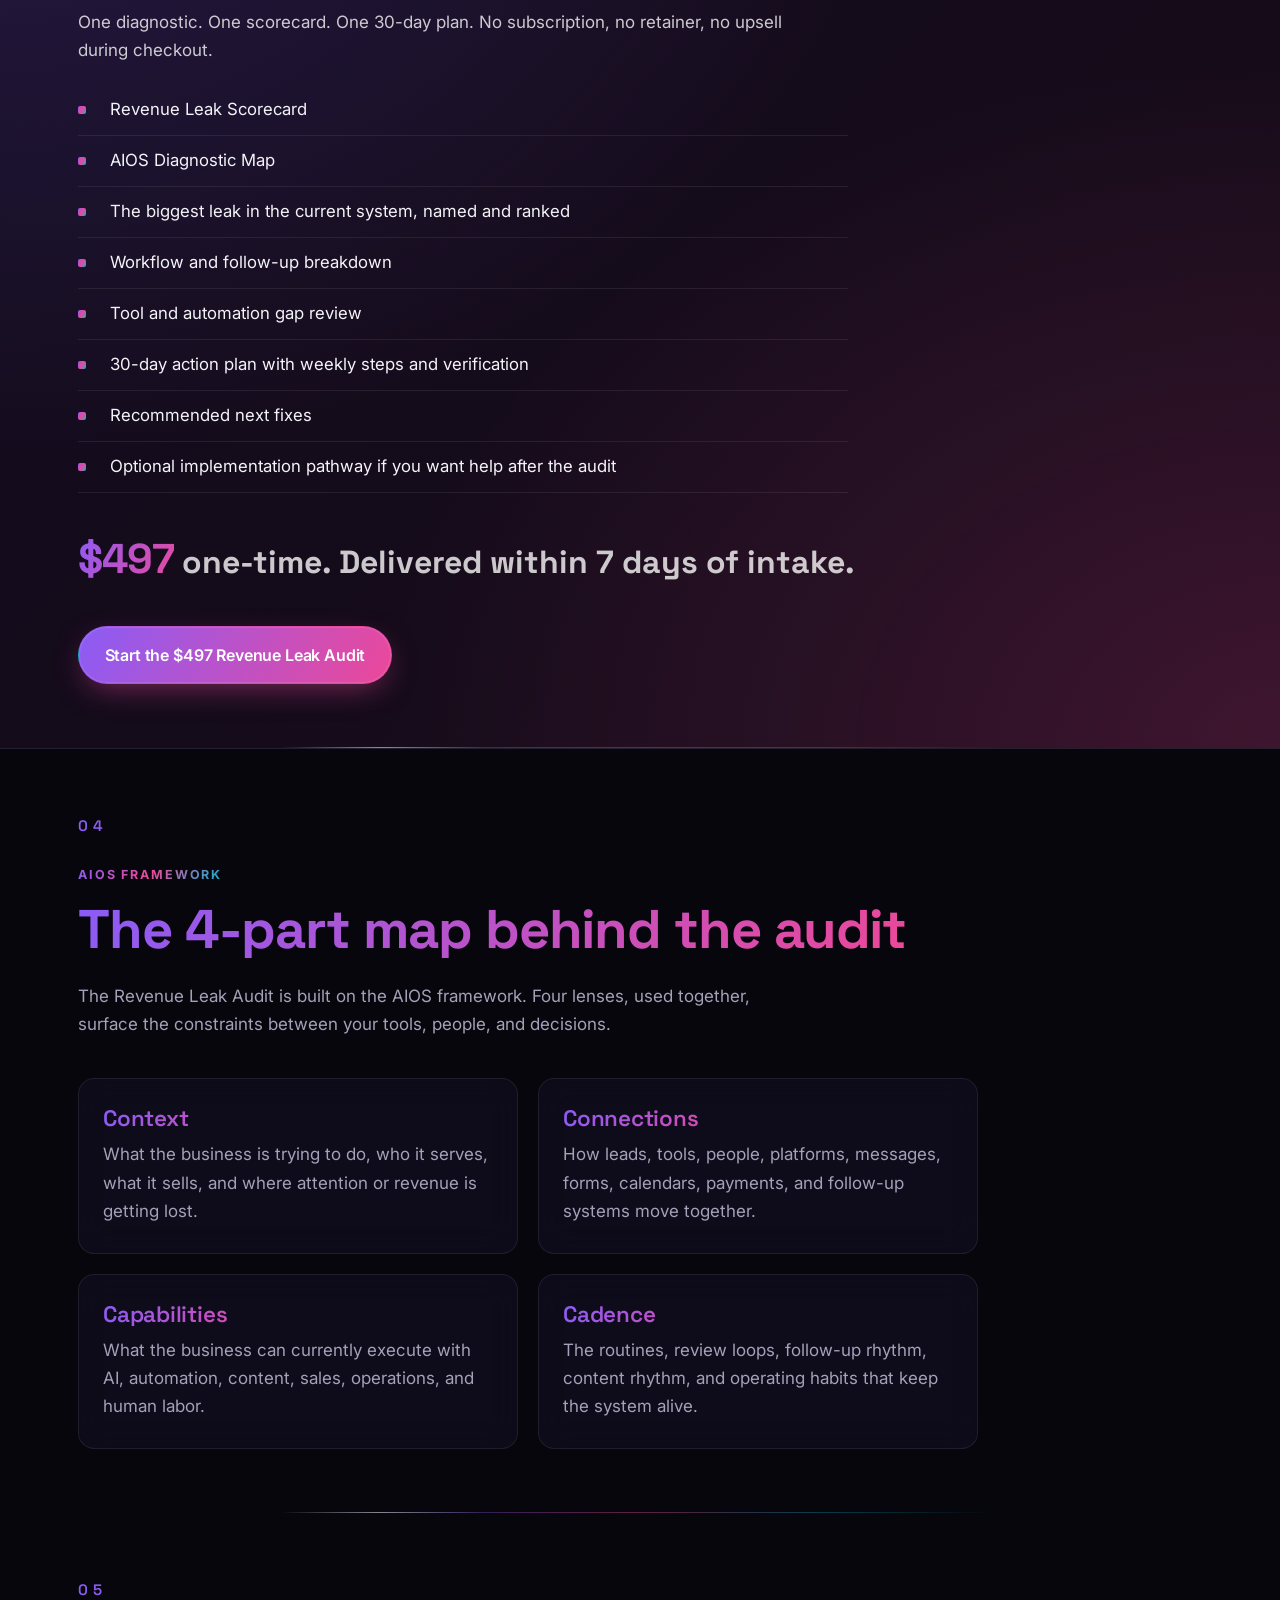
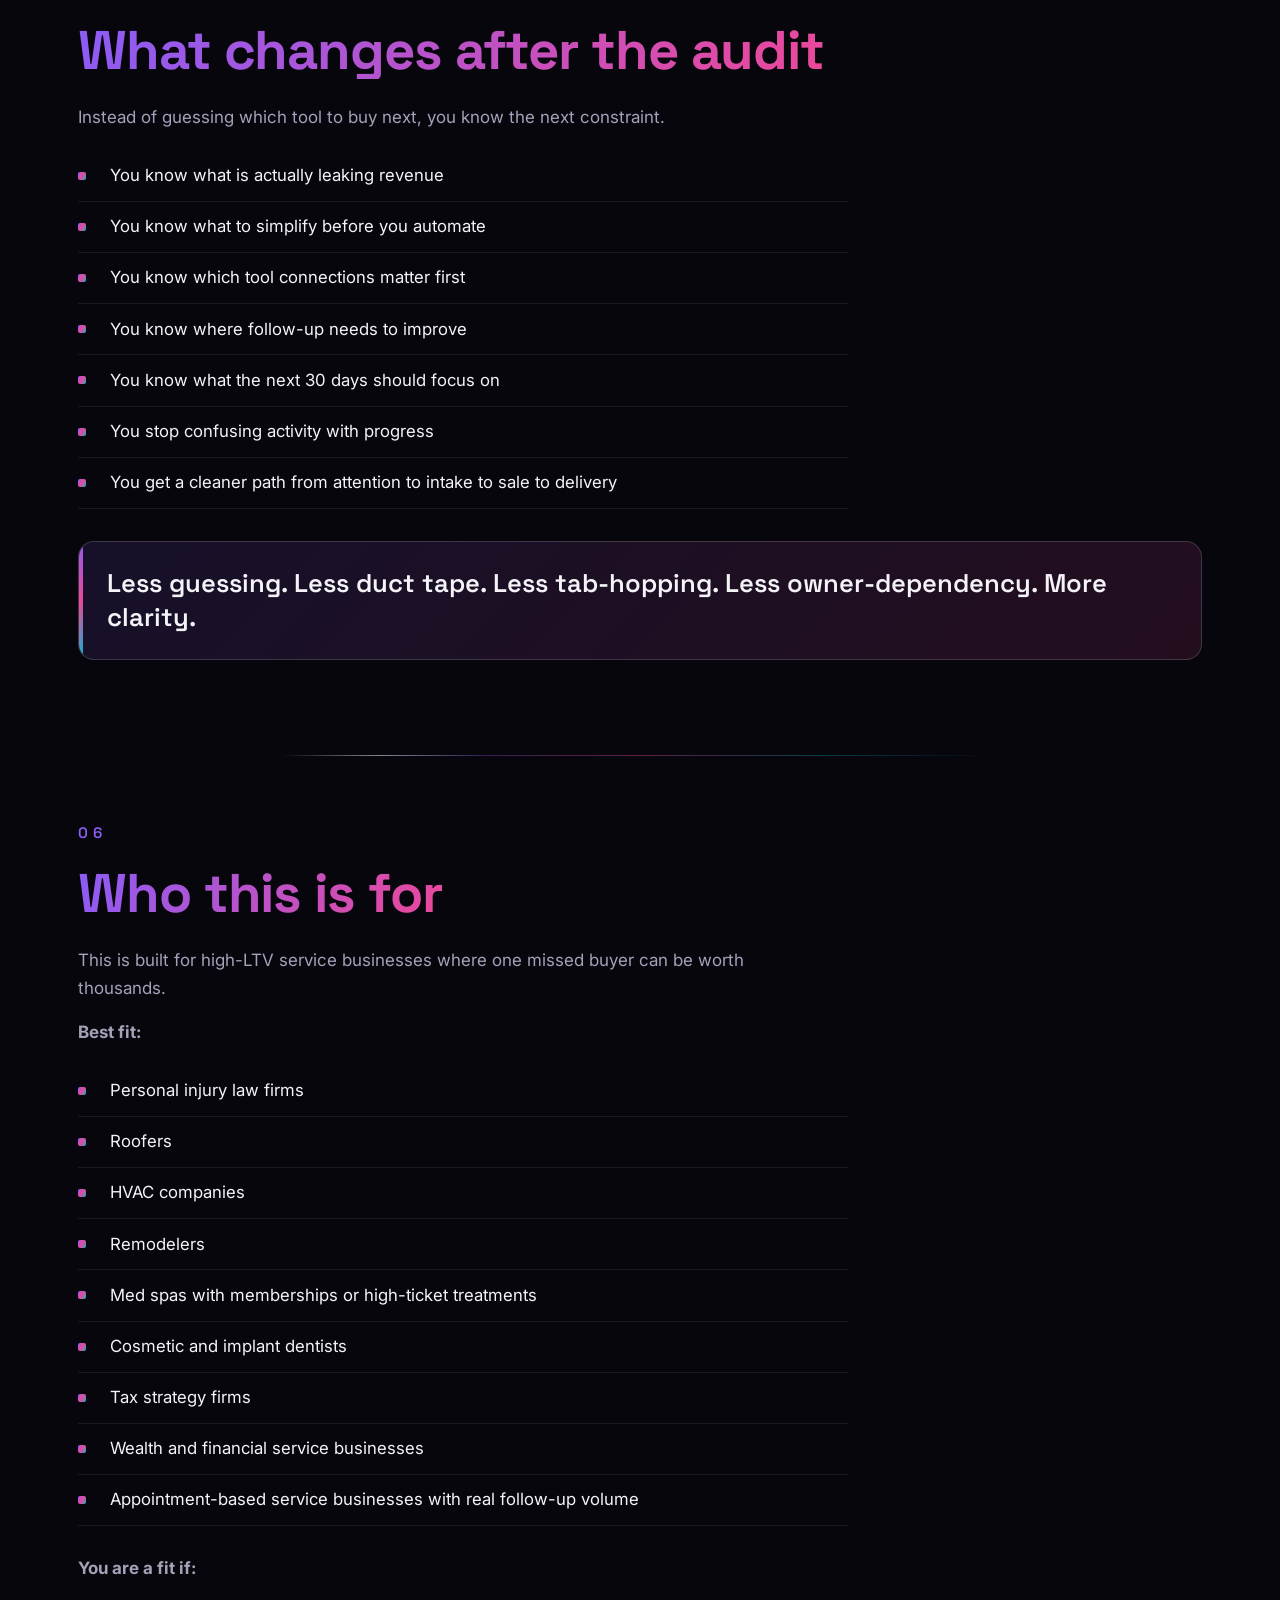
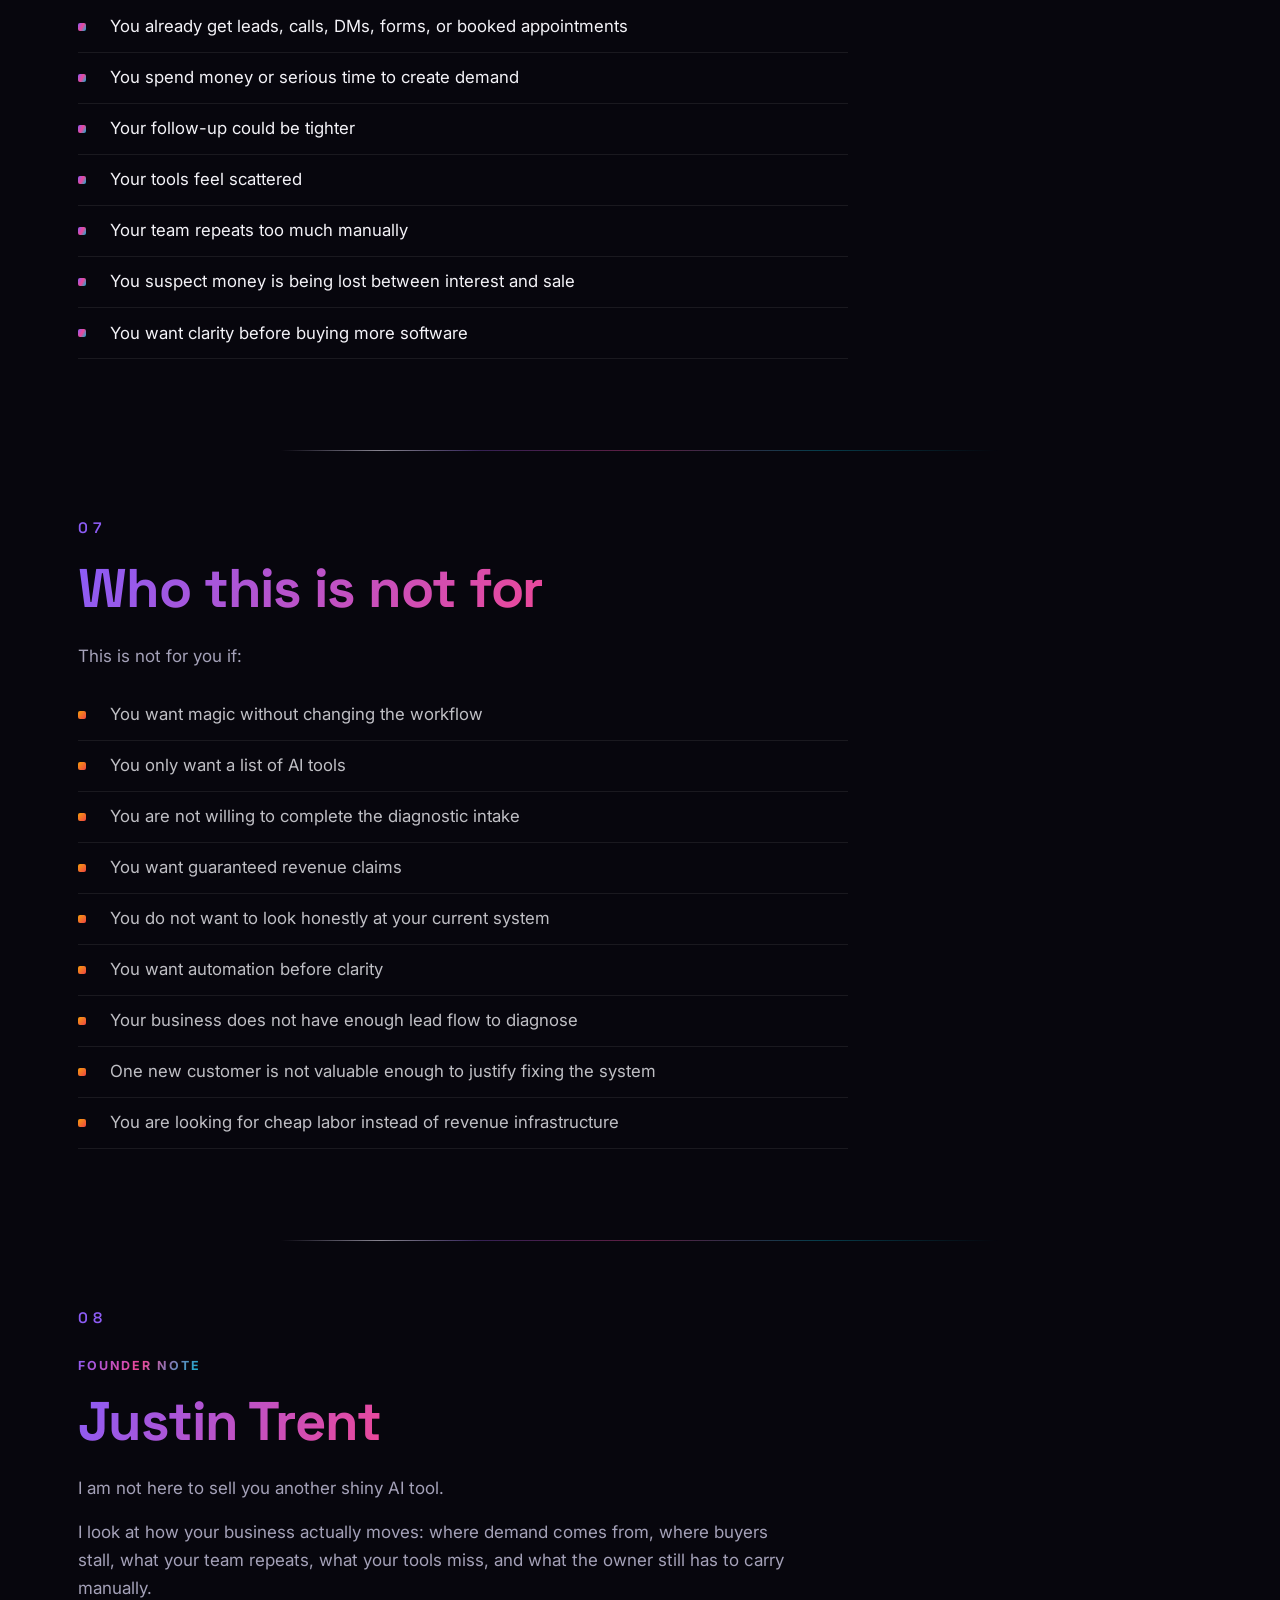
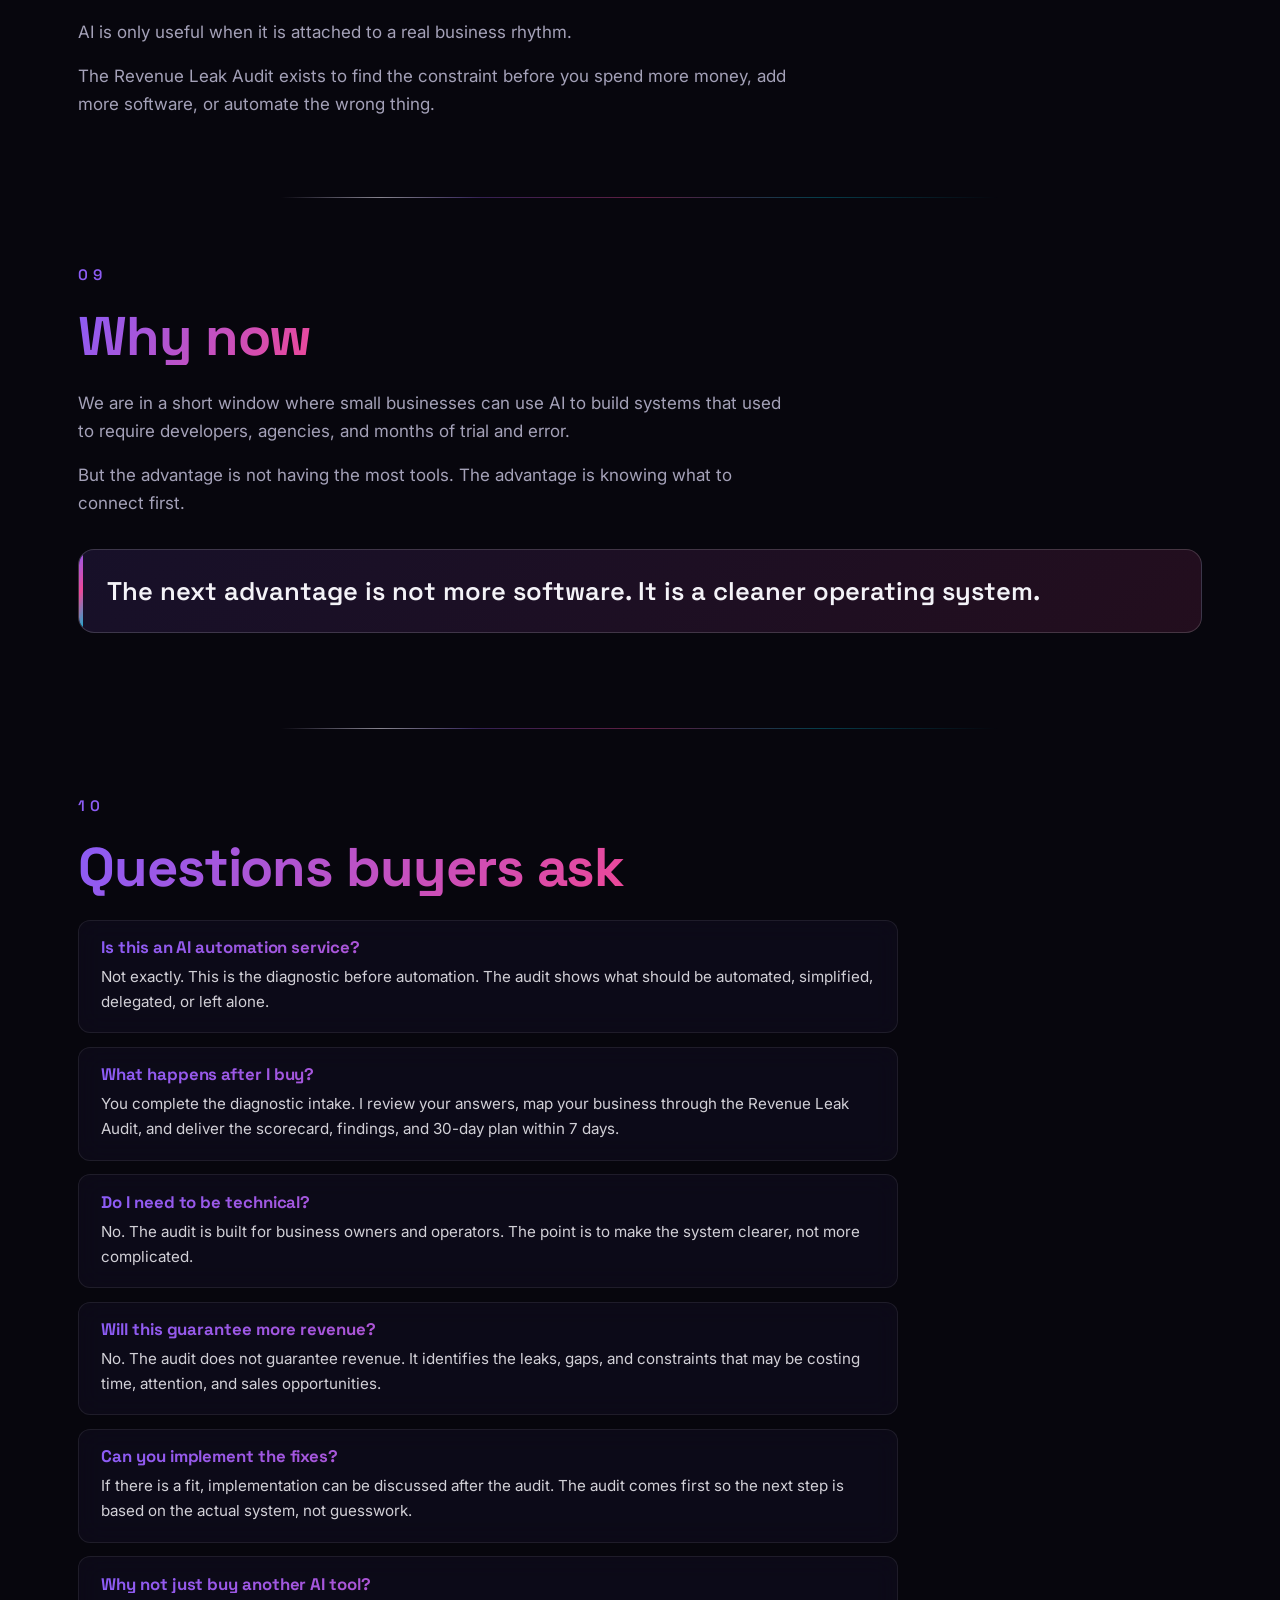
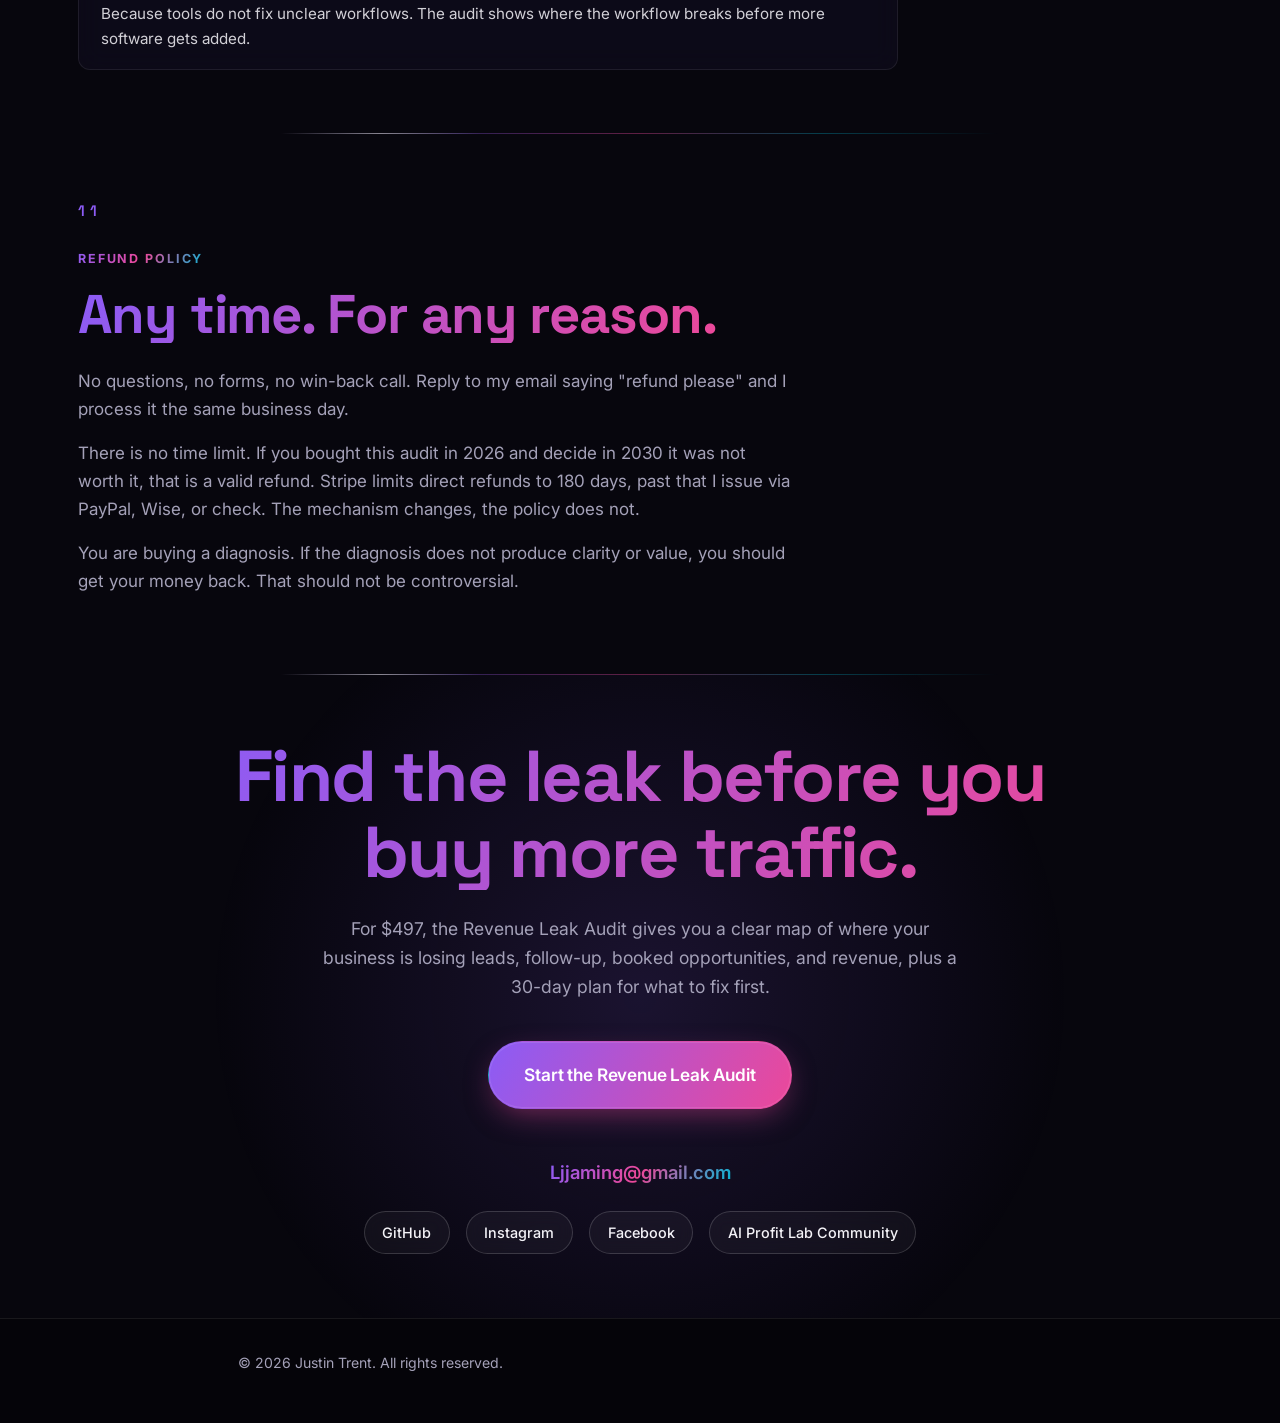
==== commit d96c233e: "Copy patch: reposition hero around demand capture, sharpen leak section, narrow audience to high-LTV" ====
--- a/index.html
+++ b/index.html
@@ -64,9 +64,9 @@
     <div class="container hero-grid">
       <div class="hero-text reveal">
         <span class="pill">Revenue Leak Audit &middot; $497 one-time</span>
-        <h1><span class="gradient-text split-words">Your business isn't missing more AI tools.</span><span class="muted split-words-late">It's leaking revenue between the ones you already use.</span></h1>
-        <p class="lead">The Revenue Leak Audit maps your business across Context, Connections, Capabilities, and Cadence so you can see where time, attention, follow-up, and revenue are slipping through the cracks.</p>
-        <p>Most businesses are not losing because they lack tools. They are losing because their tools, follow-up, content, intake, offers, and decisions are not connected.</p>
+        <h1><span class="gradient-text split-words">Stop losing the leads you already paid for.</span></h1>
+        <p class="lead">I help high-LTV service businesses find, qualify, and convert missed demand before it disappears.</p>
+        <p>The Revenue Leak Audit maps where buyers are leaking between your ads, website, calls, forms, booking flow, follow-up, and sale, then gives you the 30-day plan to capture them.</p>
         <div class="cta-row">
           <a href="https://buy.stripe.com/7sY8wPaONecN2ZB4umcZa06?locale=en&amp;__embed_source=1" class="btn btn-primary btn-magnetic">Start the $497 Revenue Leak Audit</a>
           <a href="#reveals" class="btn btn-ghost">See What the Audit Finds</a>
@@ -107,19 +107,20 @@
 
   <section id="leaks" class="section">
     <div class="container reveal">
-      <h2><span class="gradient-text">Where the revenue usually leaks</span></h2>
-      <p>Ten patterns that quietly cost businesses time, attention, and sales every week. If three or more of these sound familiar, the leaks add up faster than you think.</p>
+      <h2><span class="gradient-text">Where revenue usually leaks</span></h2>
+      <p>Most businesses do not have a traffic problem first. They have a capture problem.</p>
+      <p>Leads arrive, but the system does not move them cleanly from interest to booked appointment, closed sale, repeat visit, or referral.</p>
       <div class="gap-grid">
-        <article class="gap"><h3>Slow follow-up</h3><p>Leads come in, but follow-up is slow or inconsistent.</p></article>
-        <article class="gap"><h3>Attention without action</h3><p>Content creates attention, but not enough booked calls.</p></article>
-        <article class="gap"><h3>Inert intake</h3><p>Intake collects information, but does not shape the next action.</p></article>
-        <article class="gap"><h3>Manual repetition</h3><p>Staff repeat the same manual tasks every week.</p></article>
-        <article class="gap"><h3>Disconnected tools</h3><p>Tools exist, but they do not talk to each other.</p></article>
-        <article class="gap"><h3>Owner as OS</h3><p>The owner is still the operating system.</p></article>
-        <article class="gap"><h3>Unanswered questions</h3><p>Prospects ask questions that should already be answered.</p></article>
-        <article class="gap"><h3>Missed signals</h3><p>Missed calls, missed messages, and delayed replies cost sales.</p></article>
-        <article class="gap"><h3>Unclear paths</h3><p>Offers are valuable, but the path to buy is unclear.</p></article>
-        <article class="gap"><h3>Scattered thinking</h3><p>Good ideas keep dying in scattered notes, chats, and tabs.</p></article>
+        <article class="gap"><h3>Slow follow-up</h3><p>A prospect reaches out, but the reply comes hours or days too late.</p></article>
+        <article class="gap"><h3>Missed calls and messages</h3><p>Paid demand turns into voicemail, unread DMs, or forgotten form submissions.</p></article>
+        <article class="gap"><h3>Weak intake</h3><p>The form collects information, but does not qualify urgency, budget, fit, or next step.</p></article>
+        <article class="gap"><h3>Unclear offer path</h3><p>The service is valuable, but the buyer cannot tell what to do next.</p></article>
+        <article class="gap"><h3>Booking friction</h3><p>The prospect wants to act, but the calendar, payment, or consultation path slows them down.</p></article>
+        <article class="gap"><h3>No reactivation</h3><p>Past customers, old leads, and no-shows sit untouched.</p></article>
+        <article class="gap"><h3>Manual repetition</h3><p>The team repeats the same follow-up and admin tasks every week.</p></article>
+        <article class="gap"><h3>Disconnected tools</h3><p>Forms, calendars, CRM, payments, email, texts, and notes do not move together.</p></article>
+        <article class="gap"><h3>Owner-dependent operations</h3><p>The owner still has to remember, remind, check, approve, and rescue too much.</p></article>
+        <article class="gap"><h3>Automation before clarity</h3><p>Tools get added before the actual revenue constraint is understood.</p></article>
       </div>
     </div>
   </section>
@@ -127,16 +128,18 @@
   <section id="reveals" class="section">
     <div class="container reveal">
       <h2><span class="gradient-text">What the audit reveals</span></h2>
-      <p>An x-ray of how your business actually moves, end to end. Not a list of generic recommendations. A map of where your specific system is losing energy.</p>
+      <p>The Revenue Leak Audit shows where qualified demand slows down, disappears, or fails to convert.</p>
+      <p>Not generic advice. Not a list of random AI tools. A practical map of the points where your current system loses money.</p>
+      <p>You will see:</p>
       <ul class="signal-list">
         <li>Where leads slow down</li>
-        <li>Where revenue opportunities disappear</li>
-        <li>Which workflows are too manual</li>
-        <li>Which tools are underused or disconnected</li>
-        <li>Which handoffs create confusion</li>
-        <li>Which parts of the business depend too much on the owner</li>
-        <li>Which simple fixes should happen before larger automation</li>
+        <li>Where booked opportunities disappear</li>
+        <li>Which follow-up gaps cost the most</li>
+        <li>Which forms, calls, DMs, or calendars create friction</li>
+        <li>Which tools are disconnected or underused</li>
+        <li>Which manual tasks should be simplified first</li>
         <li>Which automation opportunities are actually worth pursuing</li>
+        <li>What to fix first over the next 30 days</li>
       </ul>
     </div>
   </section>
@@ -207,14 +210,28 @@
   <section id="for" class="section">
     <div class="container reveal">
       <h2><span class="gradient-text">Who this is for</span></h2>
+      <p>This is built for high-LTV service businesses where one missed buyer can be worth thousands.</p>
+      <p><strong>Best fit:</strong></p>
       <ul class="signal-list">
-        <li>You run a business with leads, clients, customers, or appointments</li>
-        <li>You already use multiple tools, but the system feels scattered</li>
-        <li>You know follow-up could be tighter</li>
-        <li>You suspect money is being lost in the gaps</li>
+        <li>Personal injury law firms</li>
+        <li>Roofers</li>
+        <li>HVAC companies</li>
+        <li>Remodelers</li>
+        <li>Med spas with memberships or high-ticket treatments</li>
+        <li>Cosmetic and implant dentists</li>
+        <li>Tax strategy firms</li>
+        <li>Wealth and financial service businesses</li>
+        <li>Appointment-based service businesses with real follow-up volume</li>
+      </ul>
+      <p><strong>You are a fit if:</strong></p>
+      <ul class="signal-list">
+        <li>You already get leads, calls, DMs, forms, or booked appointments</li>
+        <li>You spend money or serious time to create demand</li>
+        <li>Your follow-up could be tighter</li>
+        <li>Your tools feel scattered</li>
+        <li>Your team repeats too much manually</li>
+        <li>You suspect money is being lost between interest and sale</li>
         <li>You want clarity before buying more software</li>
-        <li>You want a practical 30-day plan, not a vague strategy call</li>
-        <li>You are open to AI and automation, but want it tied to real operations</li>
       </ul>
     </div>
   </section>
@@ -222,13 +239,17 @@
   <section id="not-for" class="section">
     <div class="container reveal">
       <h2><span class="gradient-text">Who this is not for</span></h2>
+      <p>This is not for you if:</p>
       <ul class="signal-list not-for-list">
         <li>You want magic without changing the workflow</li>
-        <li>You only want a list of random AI tools</li>
+        <li>You only want a list of AI tools</li>
         <li>You are not willing to complete the diagnostic intake</li>
         <li>You want guaranteed revenue claims</li>
         <li>You do not want to look honestly at your current system</li>
         <li>You want automation before clarity</li>
+        <li>Your business does not have enough lead flow to diagnose</li>
+        <li>One new customer is not valuable enough to justify fixing the system</li>
+        <li>You are looking for cheap labor instead of revenue infrastructure</li>
       </ul>
     </div>
   </section>
@@ -237,8 +258,10 @@
     <div class="container reveal">
       <span class="eyebrow">Founder Note</span>
       <h2><span class="gradient-text">Justin Trent</span></h2>
-      <p>I'm not here to sell you another shiny AI tool. I look at how your business actually moves: where leads come from, where they stall, what your team repeats, what your tools miss, and what the owner still has to carry manually.</p>
-      <p>AI is only useful when it is attached to a real business rhythm. The Revenue Leak Audit exists to find the constraint before you spend more money, add more software, or automate the wrong thing.</p>
+      <p>I am not here to sell you another shiny AI tool.</p>
+      <p>I look at how your business actually moves: where demand comes from, where buyers stall, what your team repeats, what your tools miss, and what the owner still has to carry manually.</p>
+      <p>AI is only useful when it is attached to a real business rhythm.</p>
+      <p>The Revenue Leak Audit exists to find the constraint before you spend more money, add more software, or automate the wrong thing.</p>
     </div>
   </section>
 
@@ -295,8 +318,8 @@
 
   <section id="start" class="section section-final">
     <div class="container reveal">
-      <h2><span class="gradient-text">Find the leak before you automate the wrong thing.</span></h2>
-      <p>For $497, the Revenue Leak Audit gives you a clear map of where your business is losing time, attention, and revenue, plus a 30-day plan for what to fix first.</p>
+      <h2><span class="gradient-text">Find the leak before you buy more traffic.</span></h2>
+      <p>For $497, the Revenue Leak Audit gives you a clear map of where your business is losing leads, follow-up, booked opportunities, and revenue, plus a 30-day plan for what to fix first.</p>
       <a href="https://buy.stripe.com/7sY8wPaONecN2ZB4umcZa06?locale=en&amp;__embed_source=1" class="btn btn-primary btn-large btn-magnetic">Start the Revenue Leak Audit</a>
       <div class="contact-meta">
         <p class="contact-email"><a href="mailto:Ljjaming@gmail.com">Ljjaming@gmail.com</a></p>
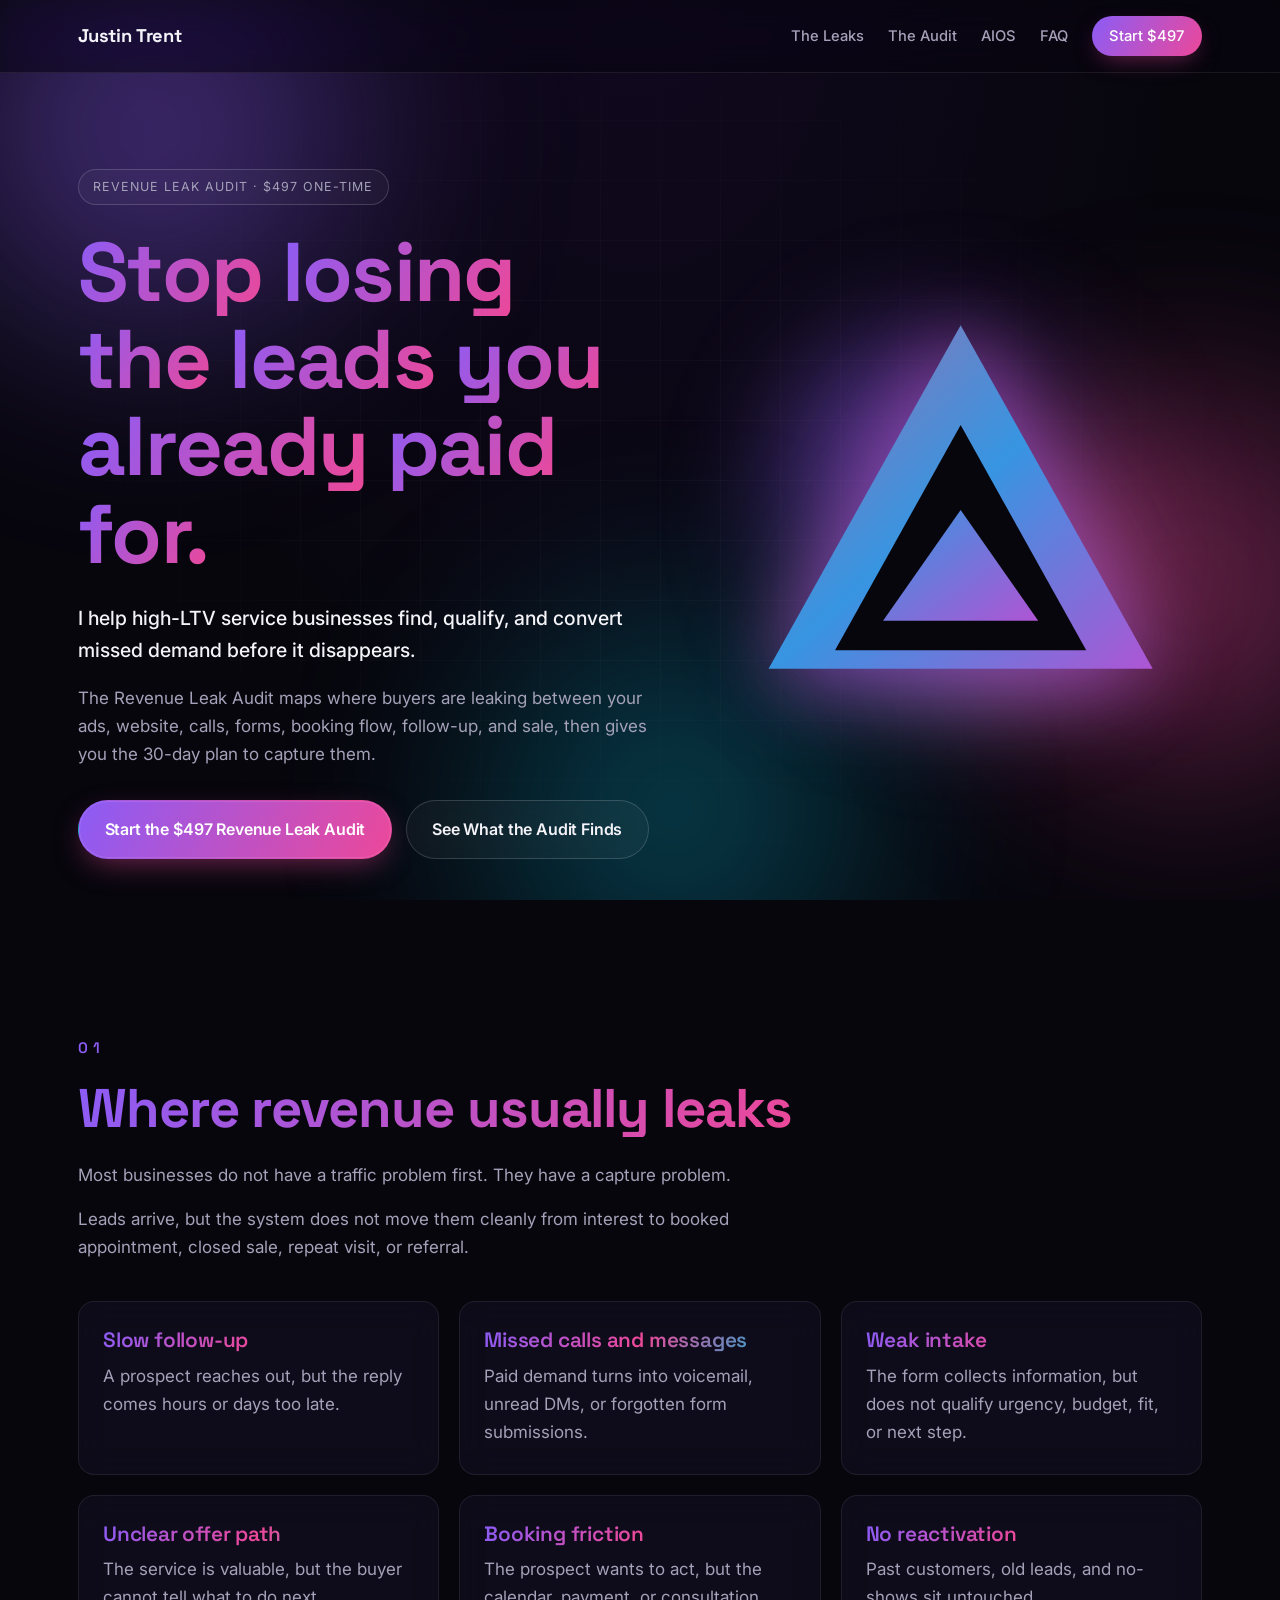
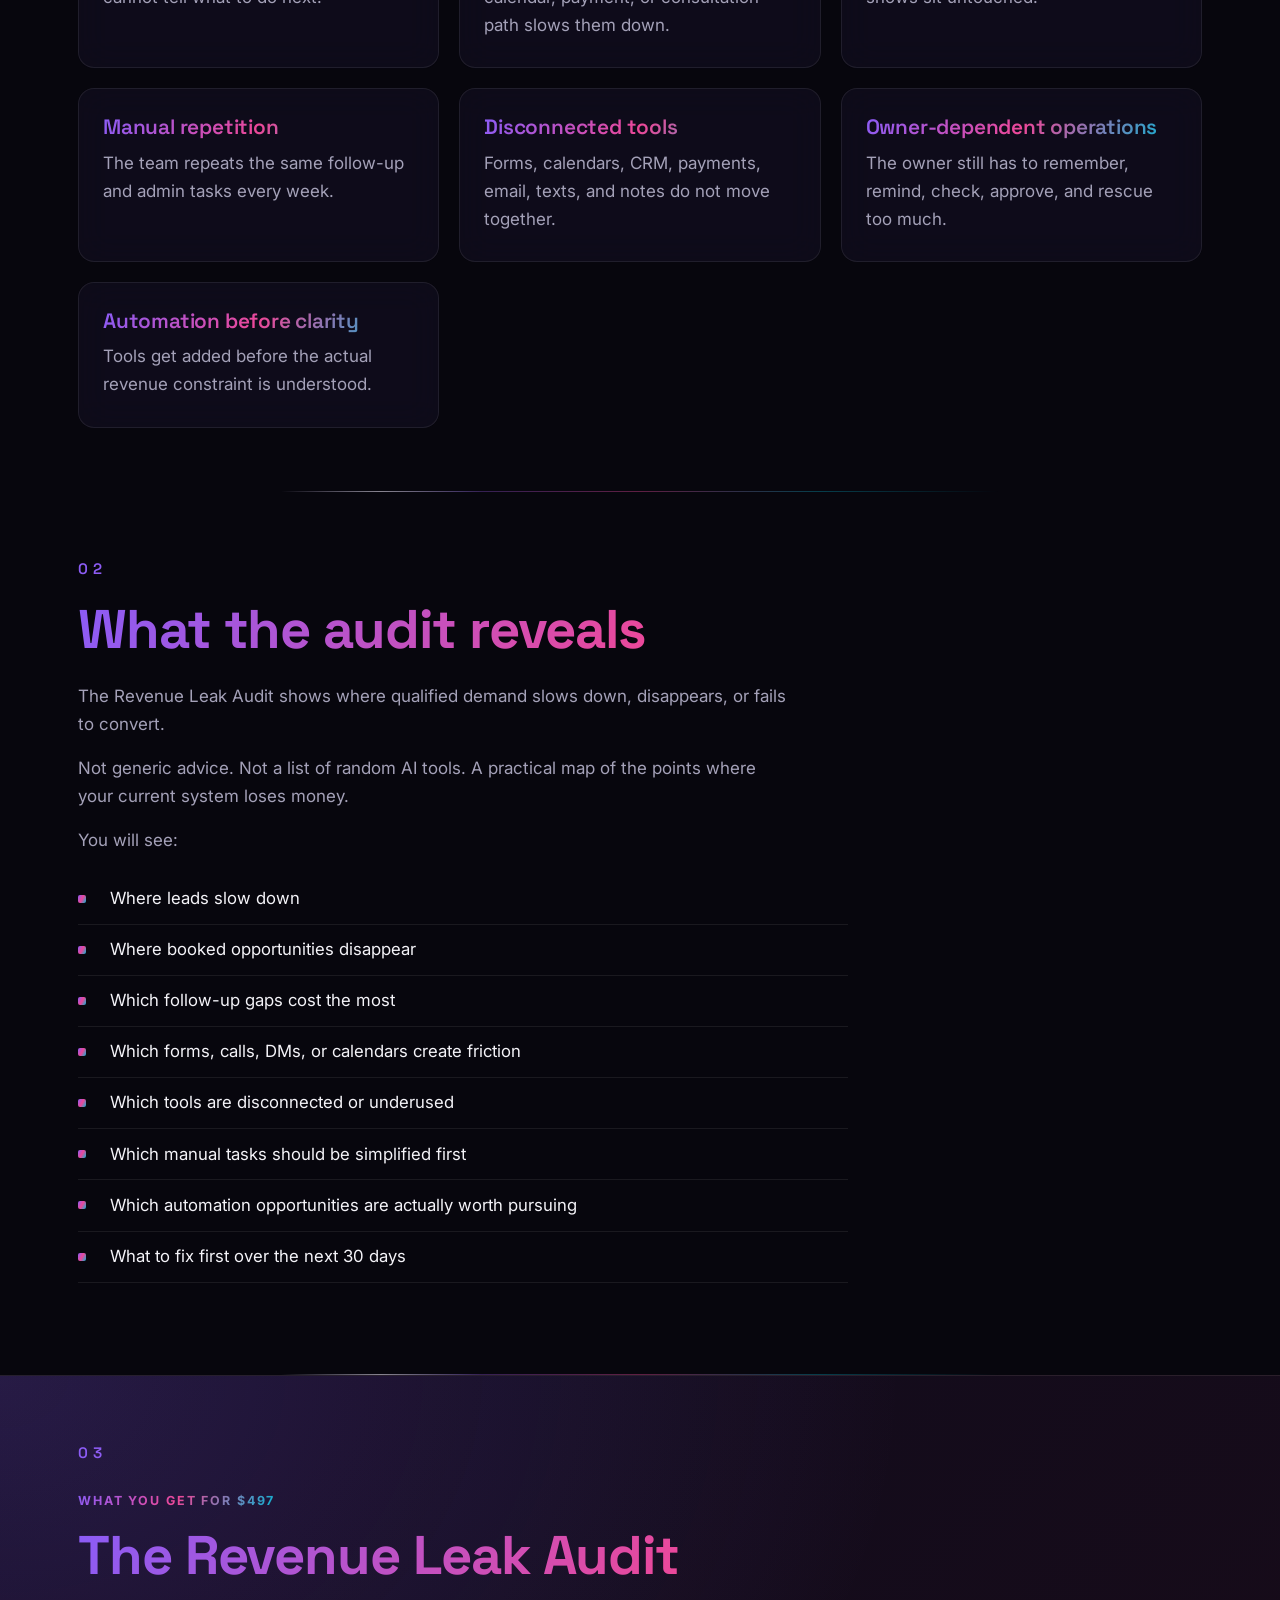
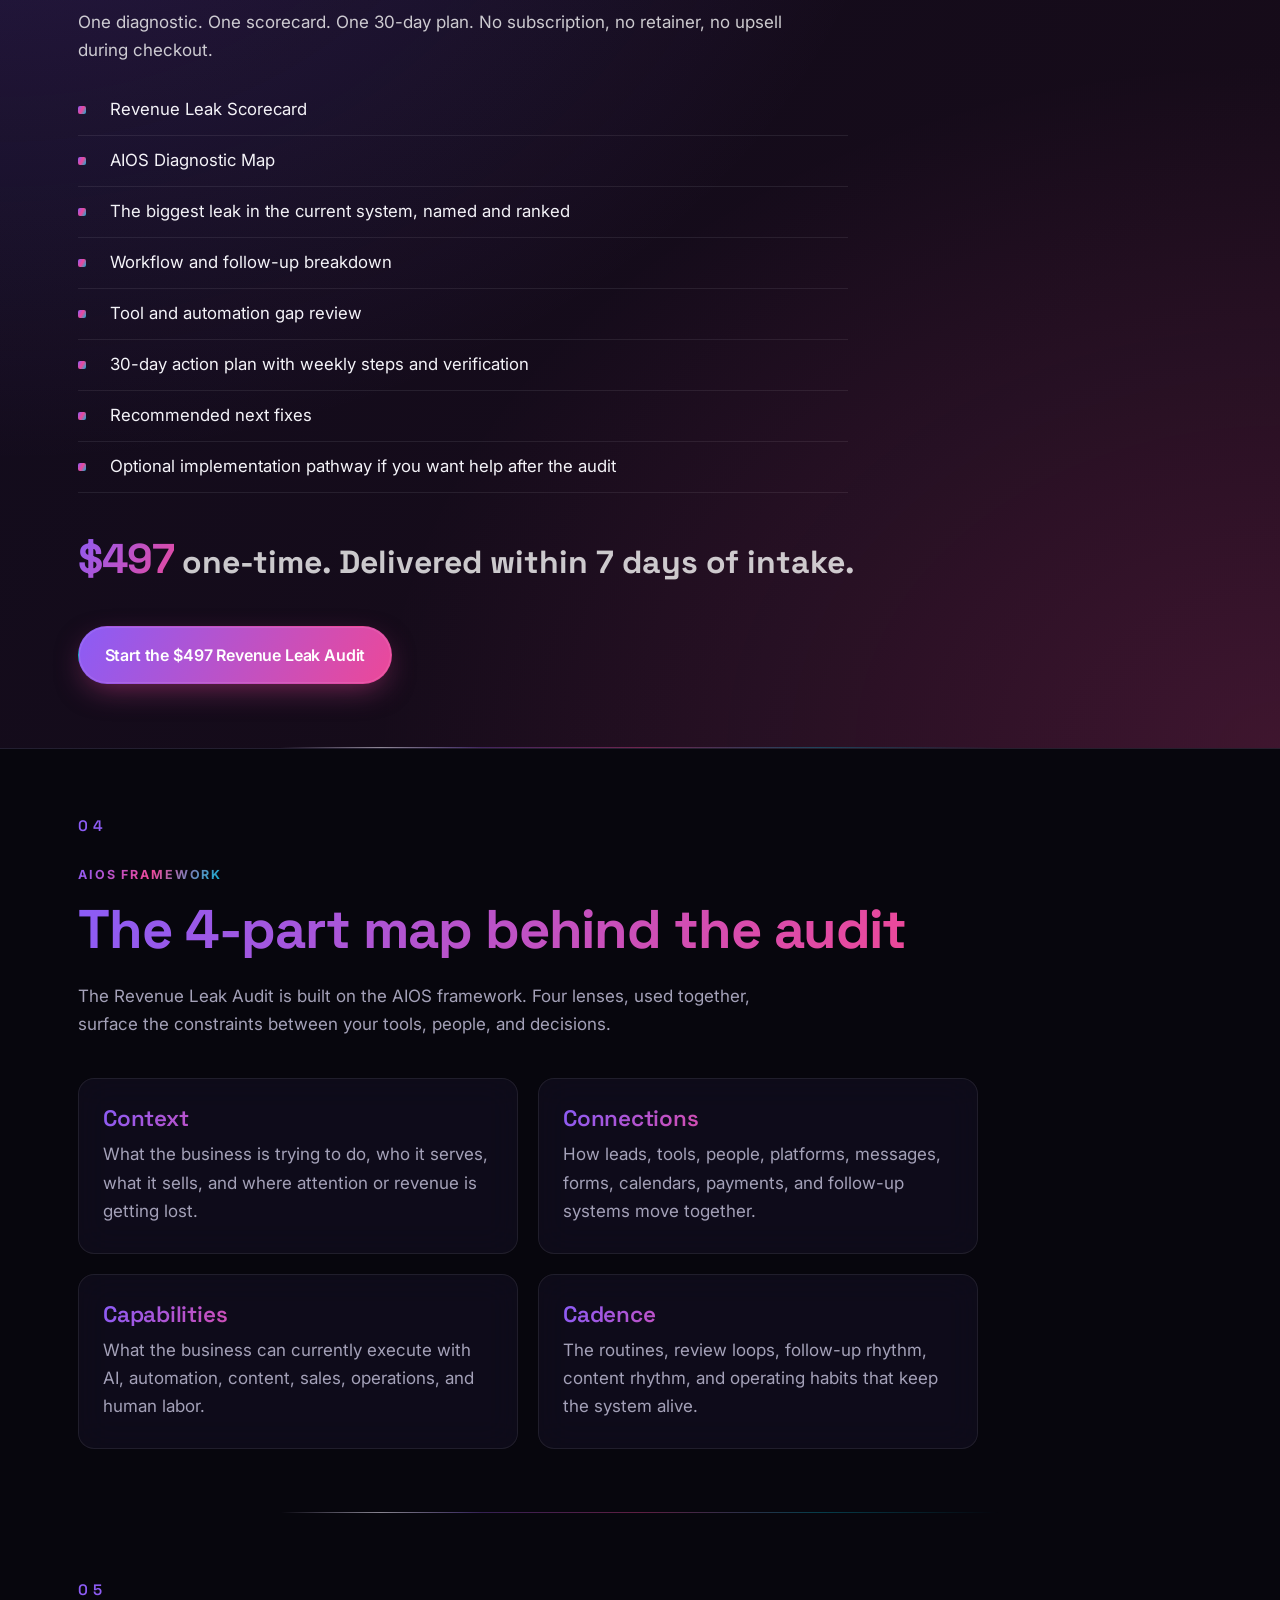
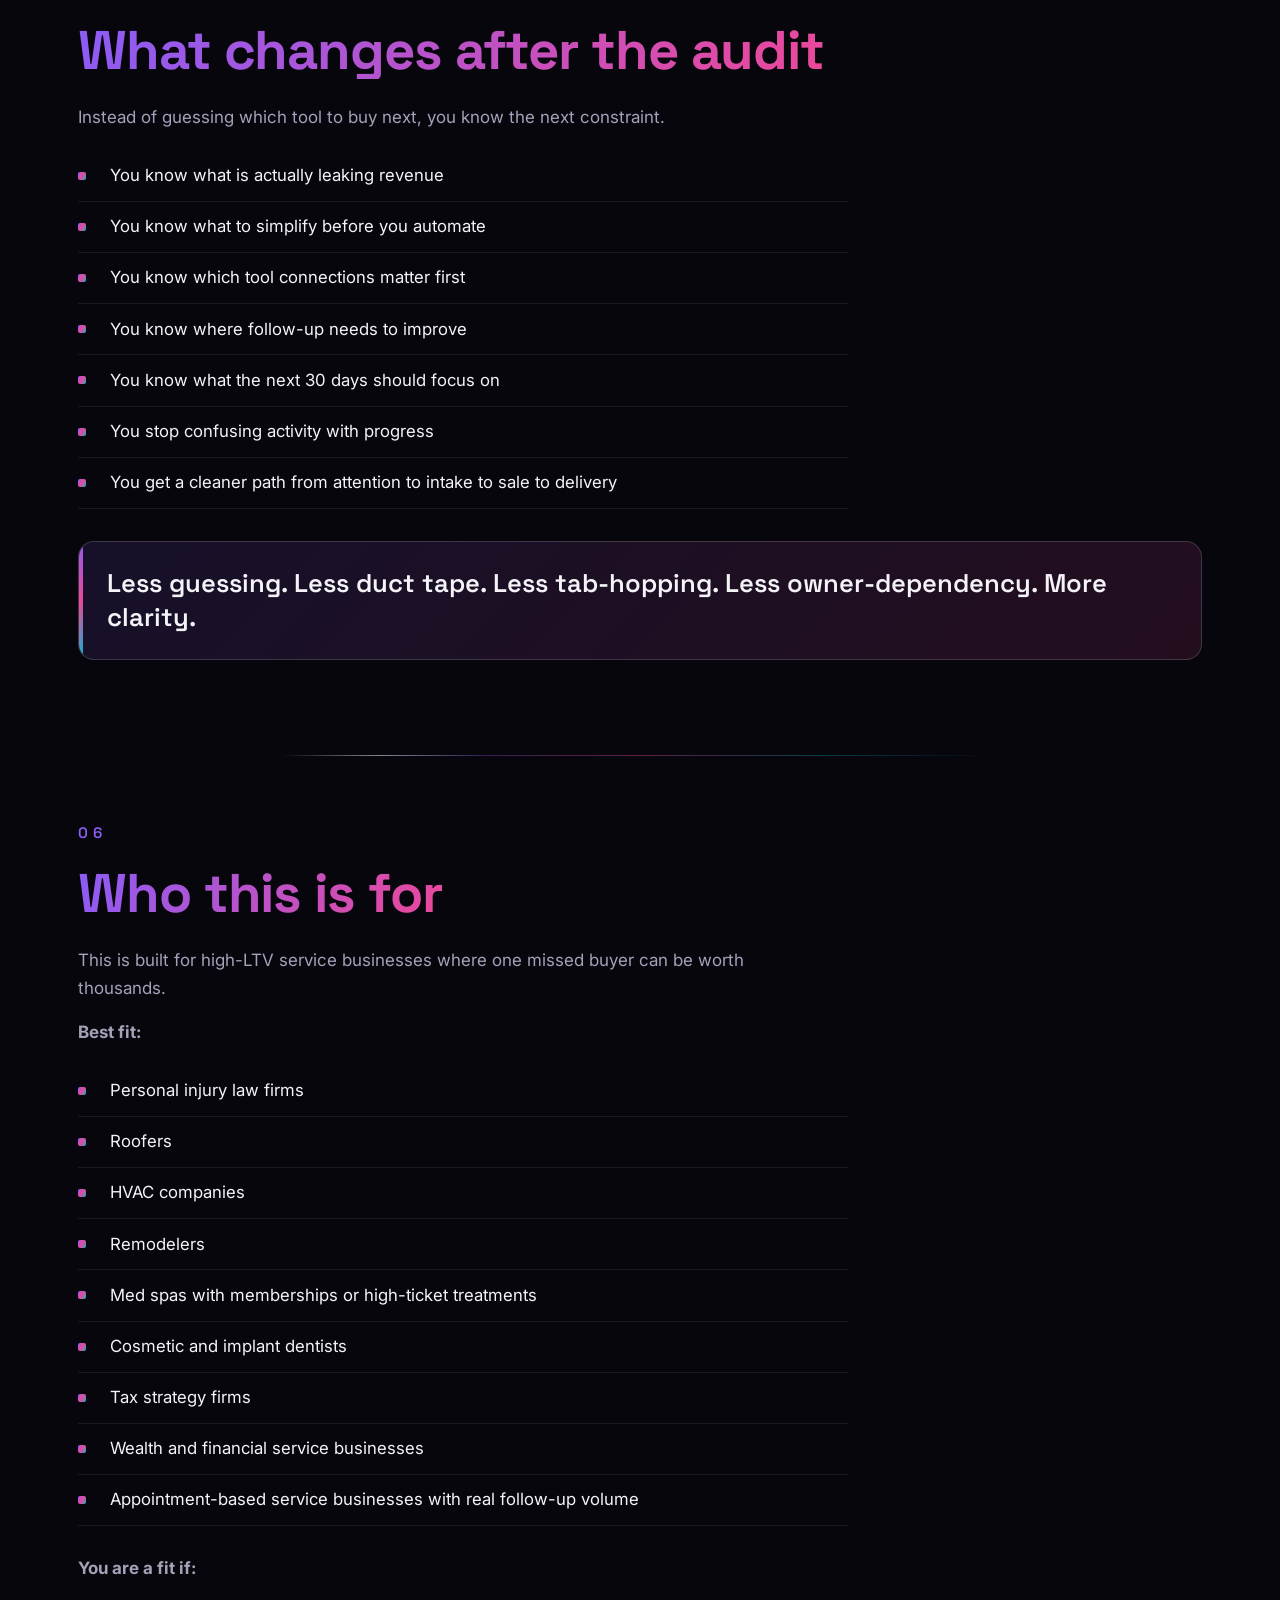
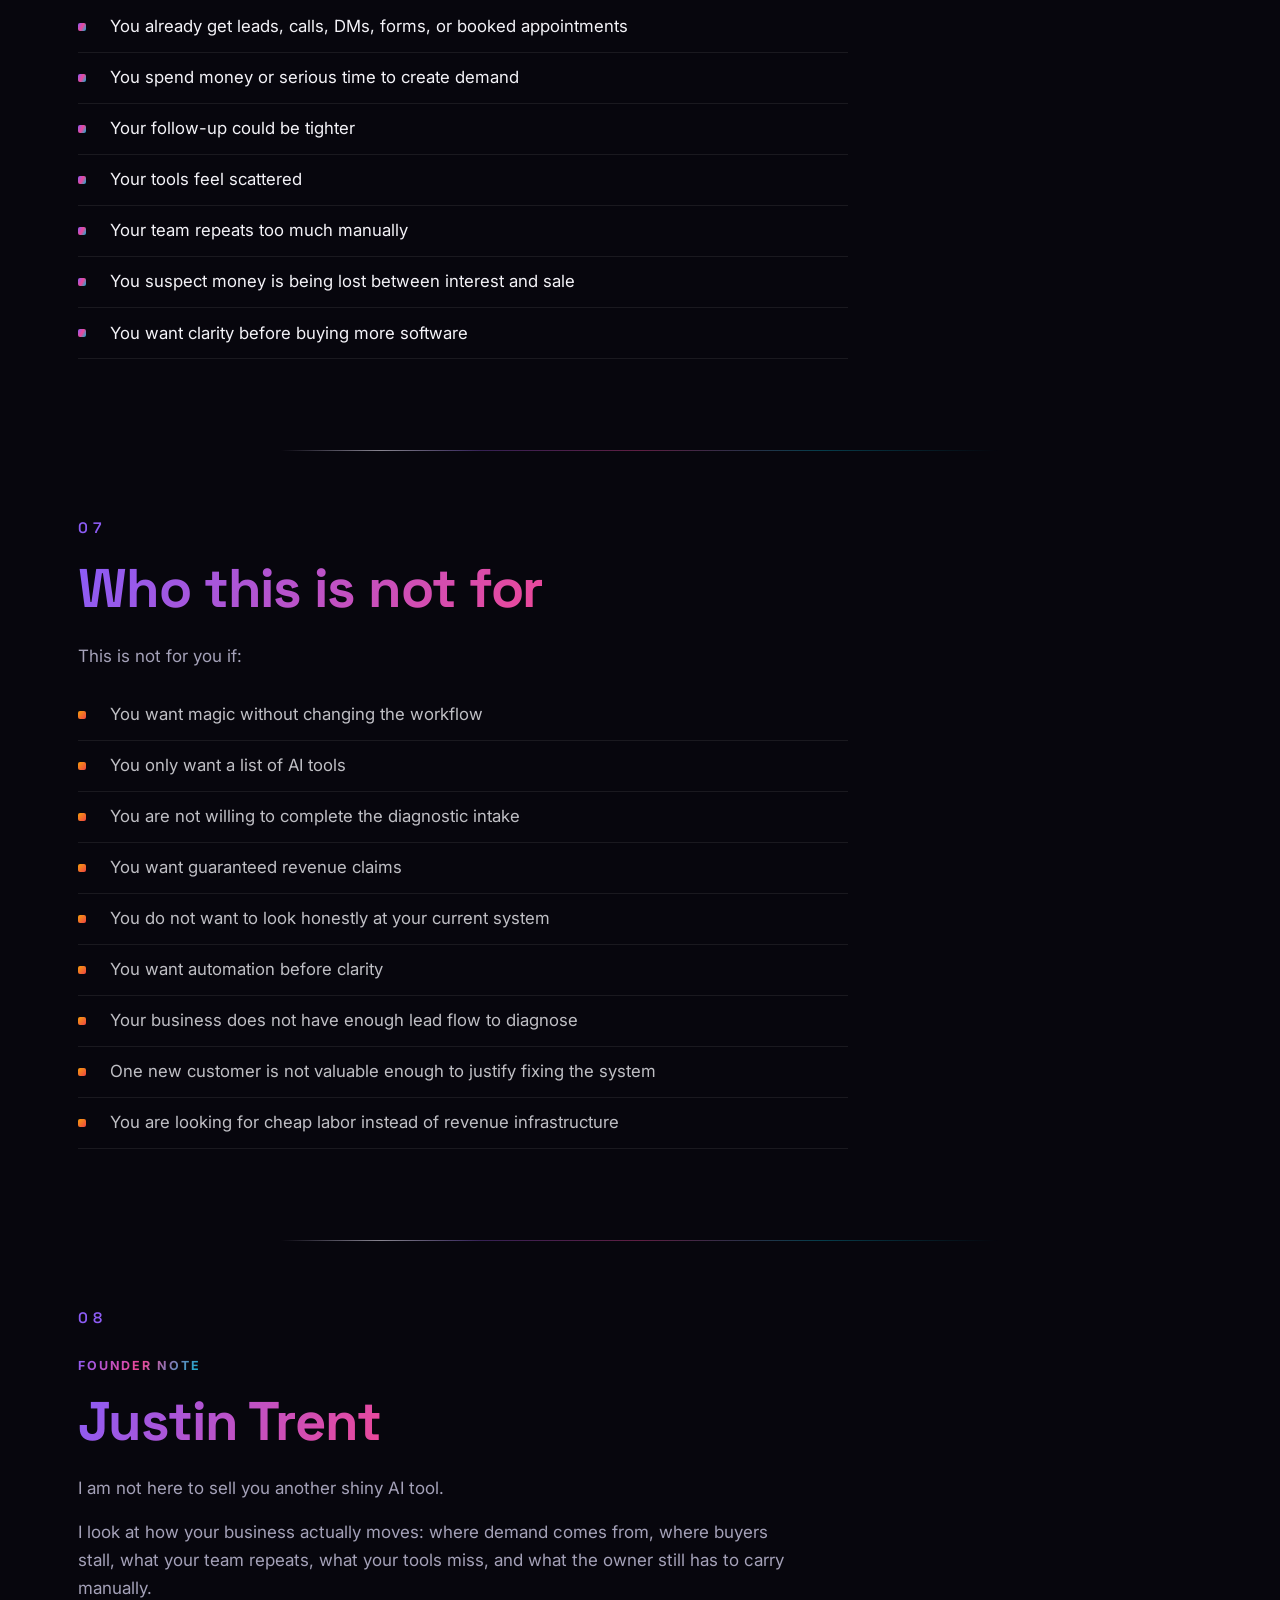
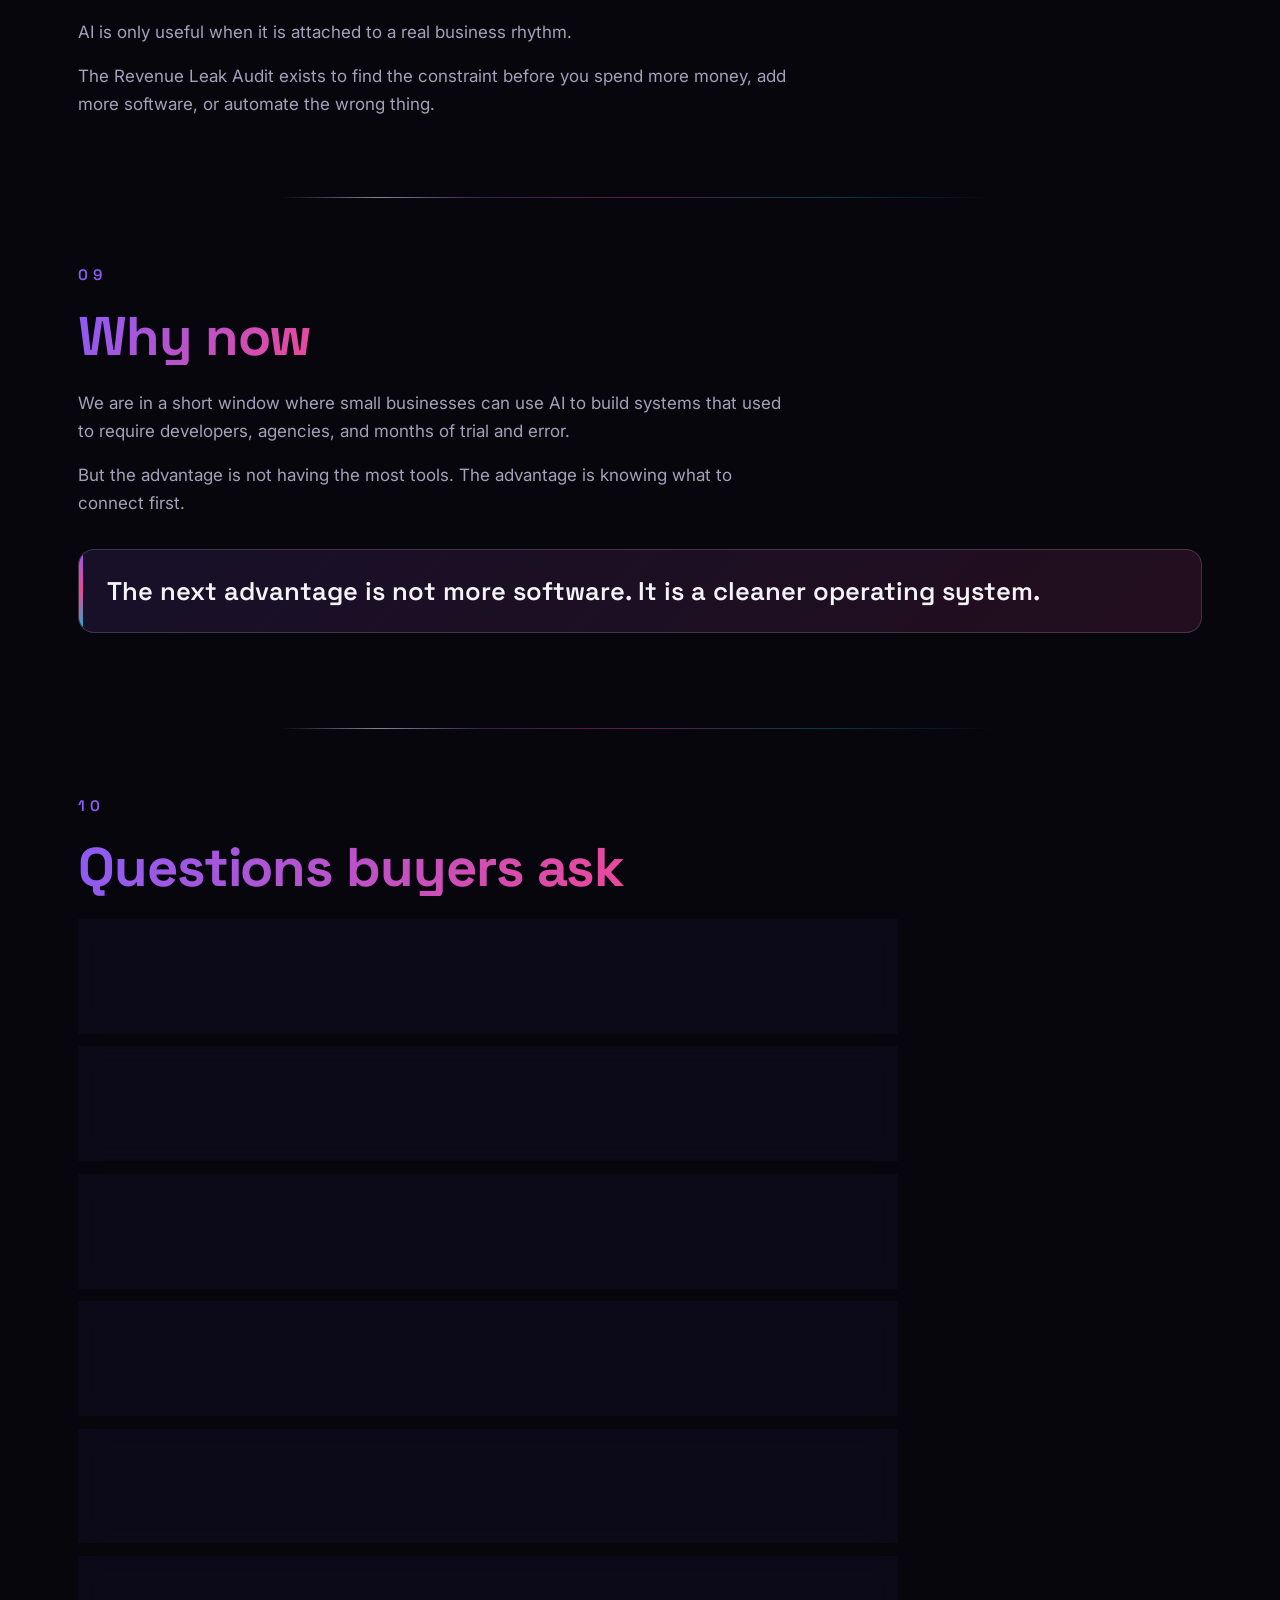
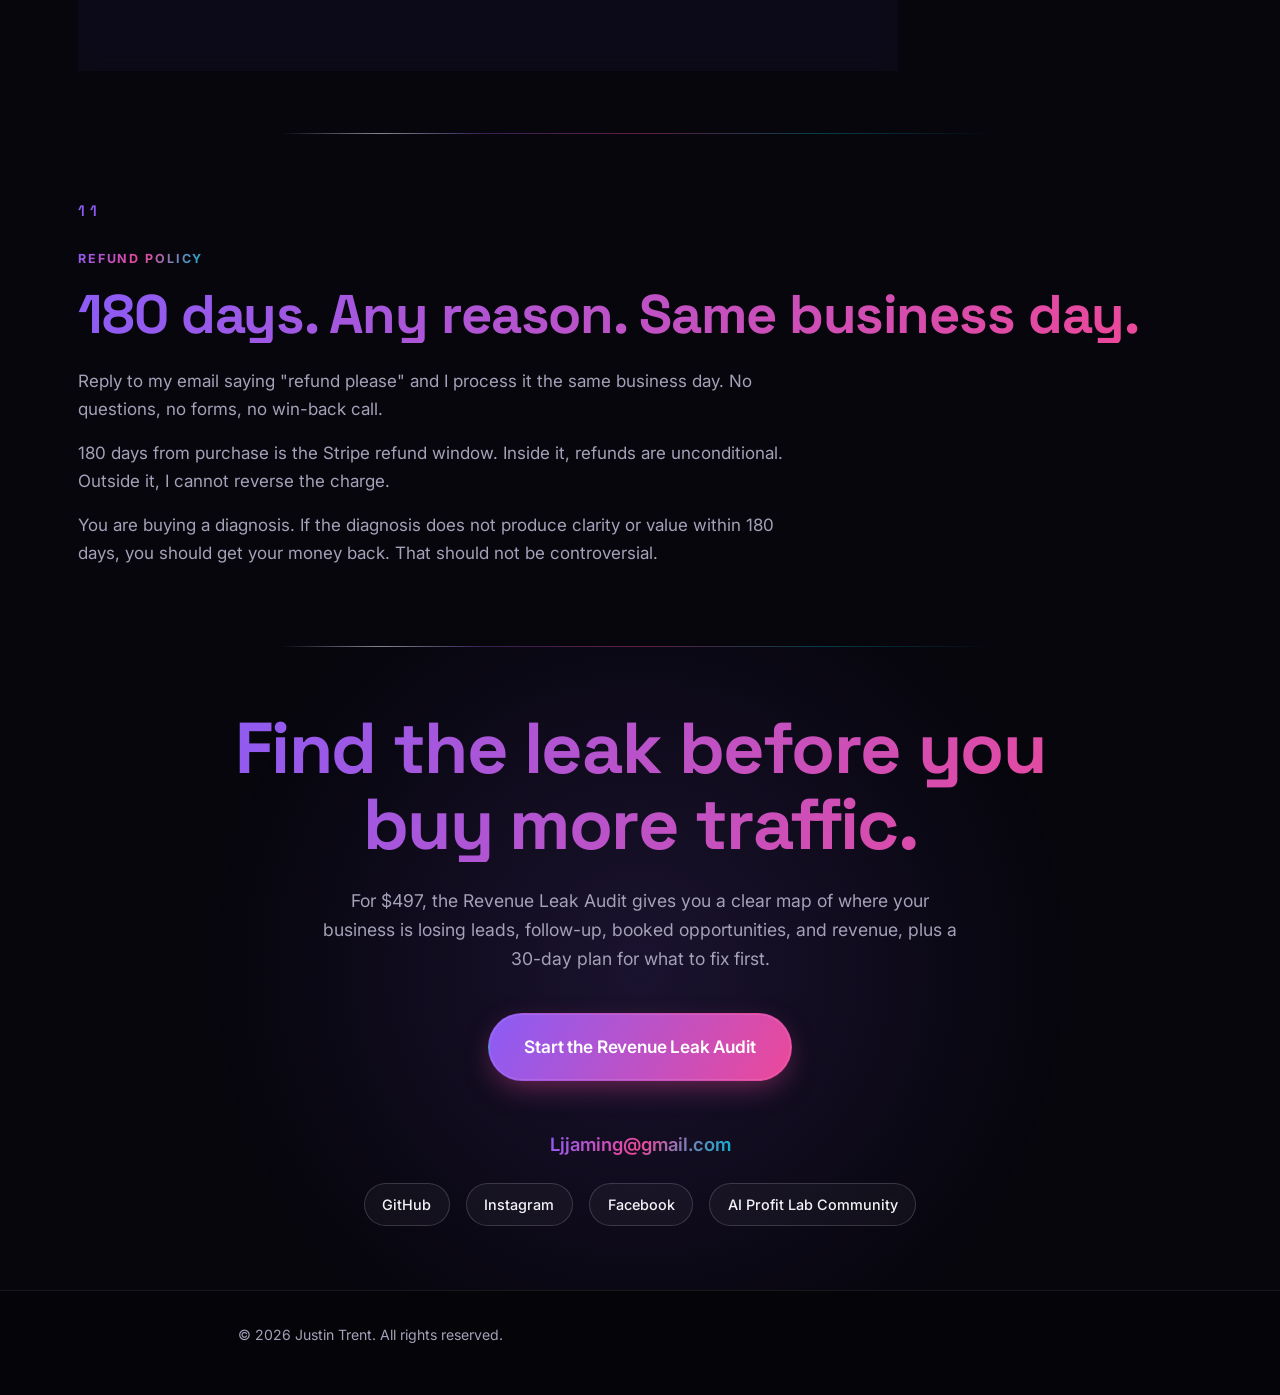
==== commit 39149bf7: "Correct refund policy to honest 180-day Stripe window" ====
--- a/index.html
+++ b/index.html
@@ -309,10 +309,10 @@
   <section id="refund" class="section">
     <div class="container reveal">
       <span class="eyebrow">Refund Policy</span>
-      <h2><span class="gradient-text">Any time. For any reason.</span></h2>
-      <p>No questions, no forms, no win-back call. Reply to my email saying "refund please" and I process it the same business day.</p>
-      <p>There is no time limit. If you bought this audit in 2026 and decide in 2030 it was not worth it, that is a valid refund. Stripe limits direct refunds to 180 days, past that I issue via PayPal, Wise, or check. The mechanism changes, the policy does not.</p>
-      <p>You are buying a diagnosis. If the diagnosis does not produce clarity or value, you should get your money back. That should not be controversial.</p>
+      <h2><span class="gradient-text">180 days. Any reason. Same business day.</span></h2>
+      <p>Reply to my email saying "refund please" and I process it the same business day. No questions, no forms, no win-back call.</p>
+      <p>180 days from purchase is the Stripe refund window. Inside it, refunds are unconditional. Outside it, I cannot reverse the charge.</p>
+      <p>You are buying a diagnosis. If the diagnosis does not produce clarity or value within 180 days, you should get your money back. That should not be controversial.</p>
     </div>
   </section>
 
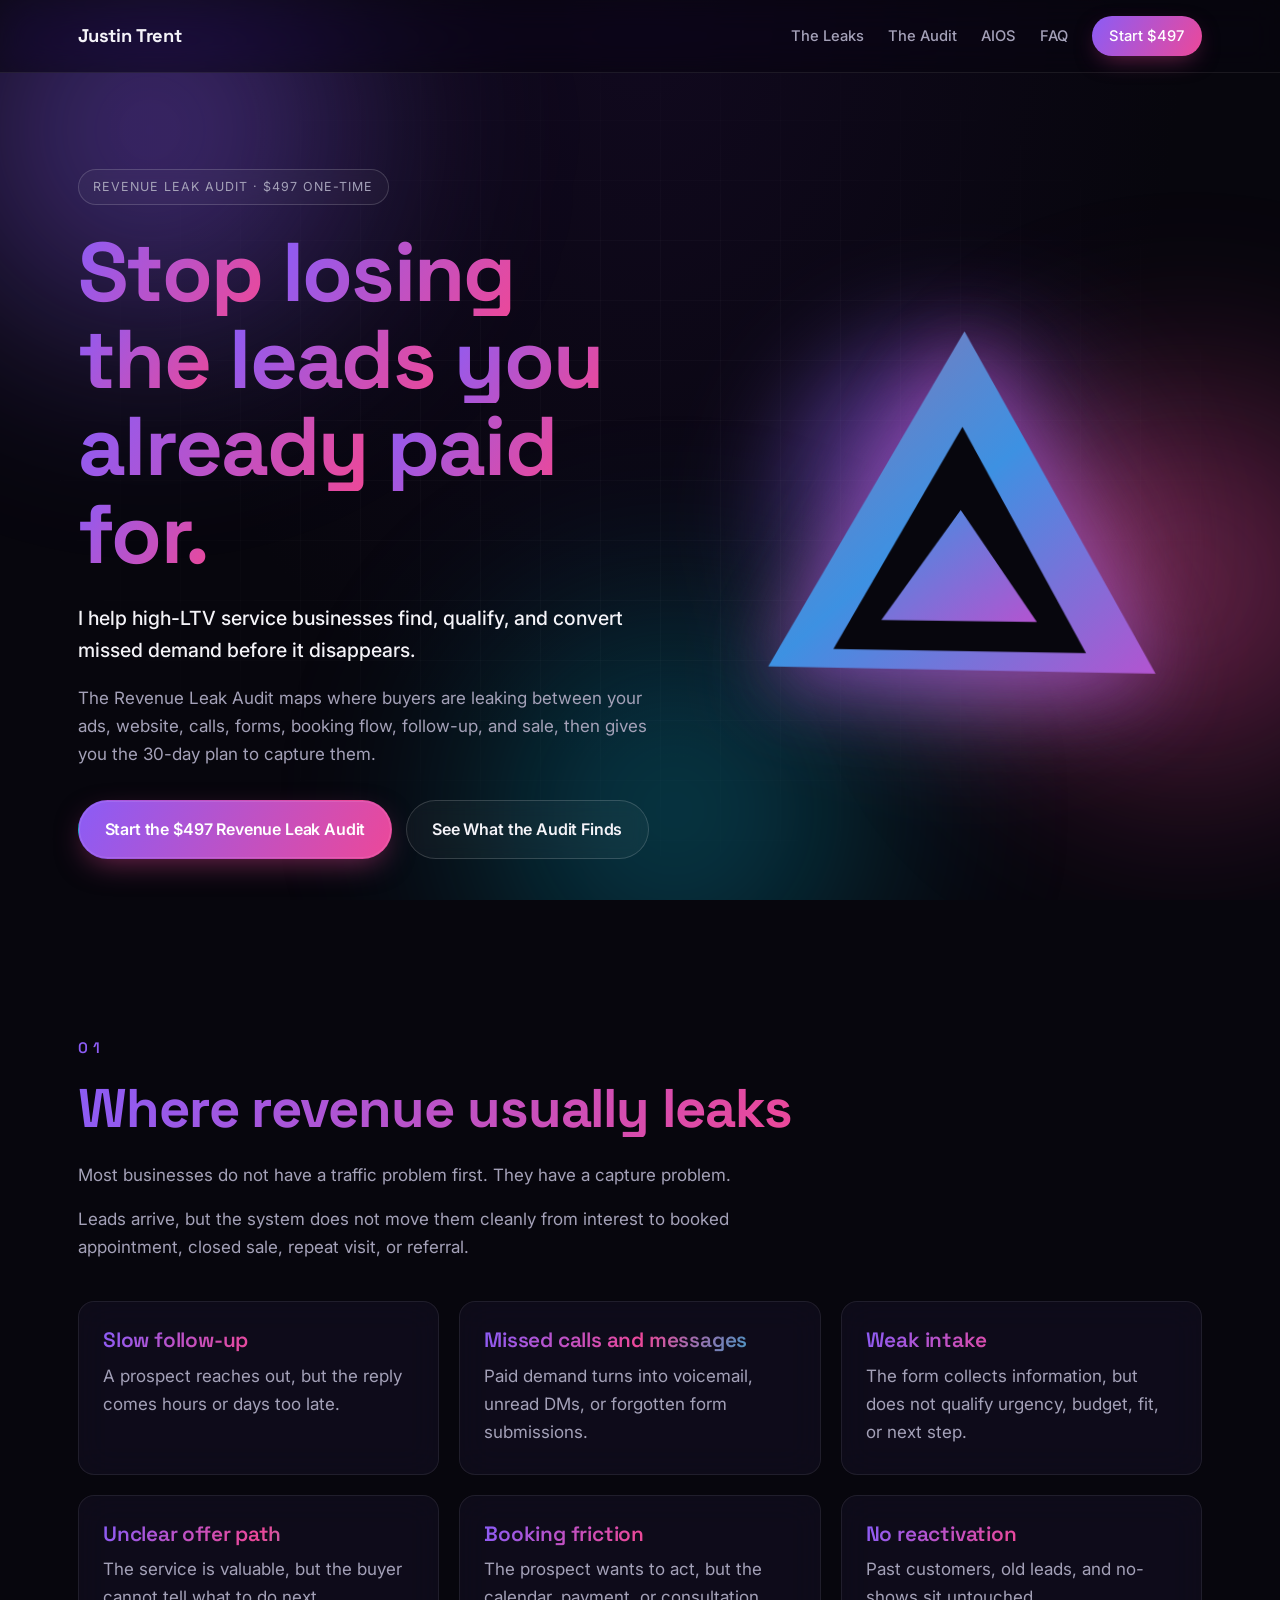
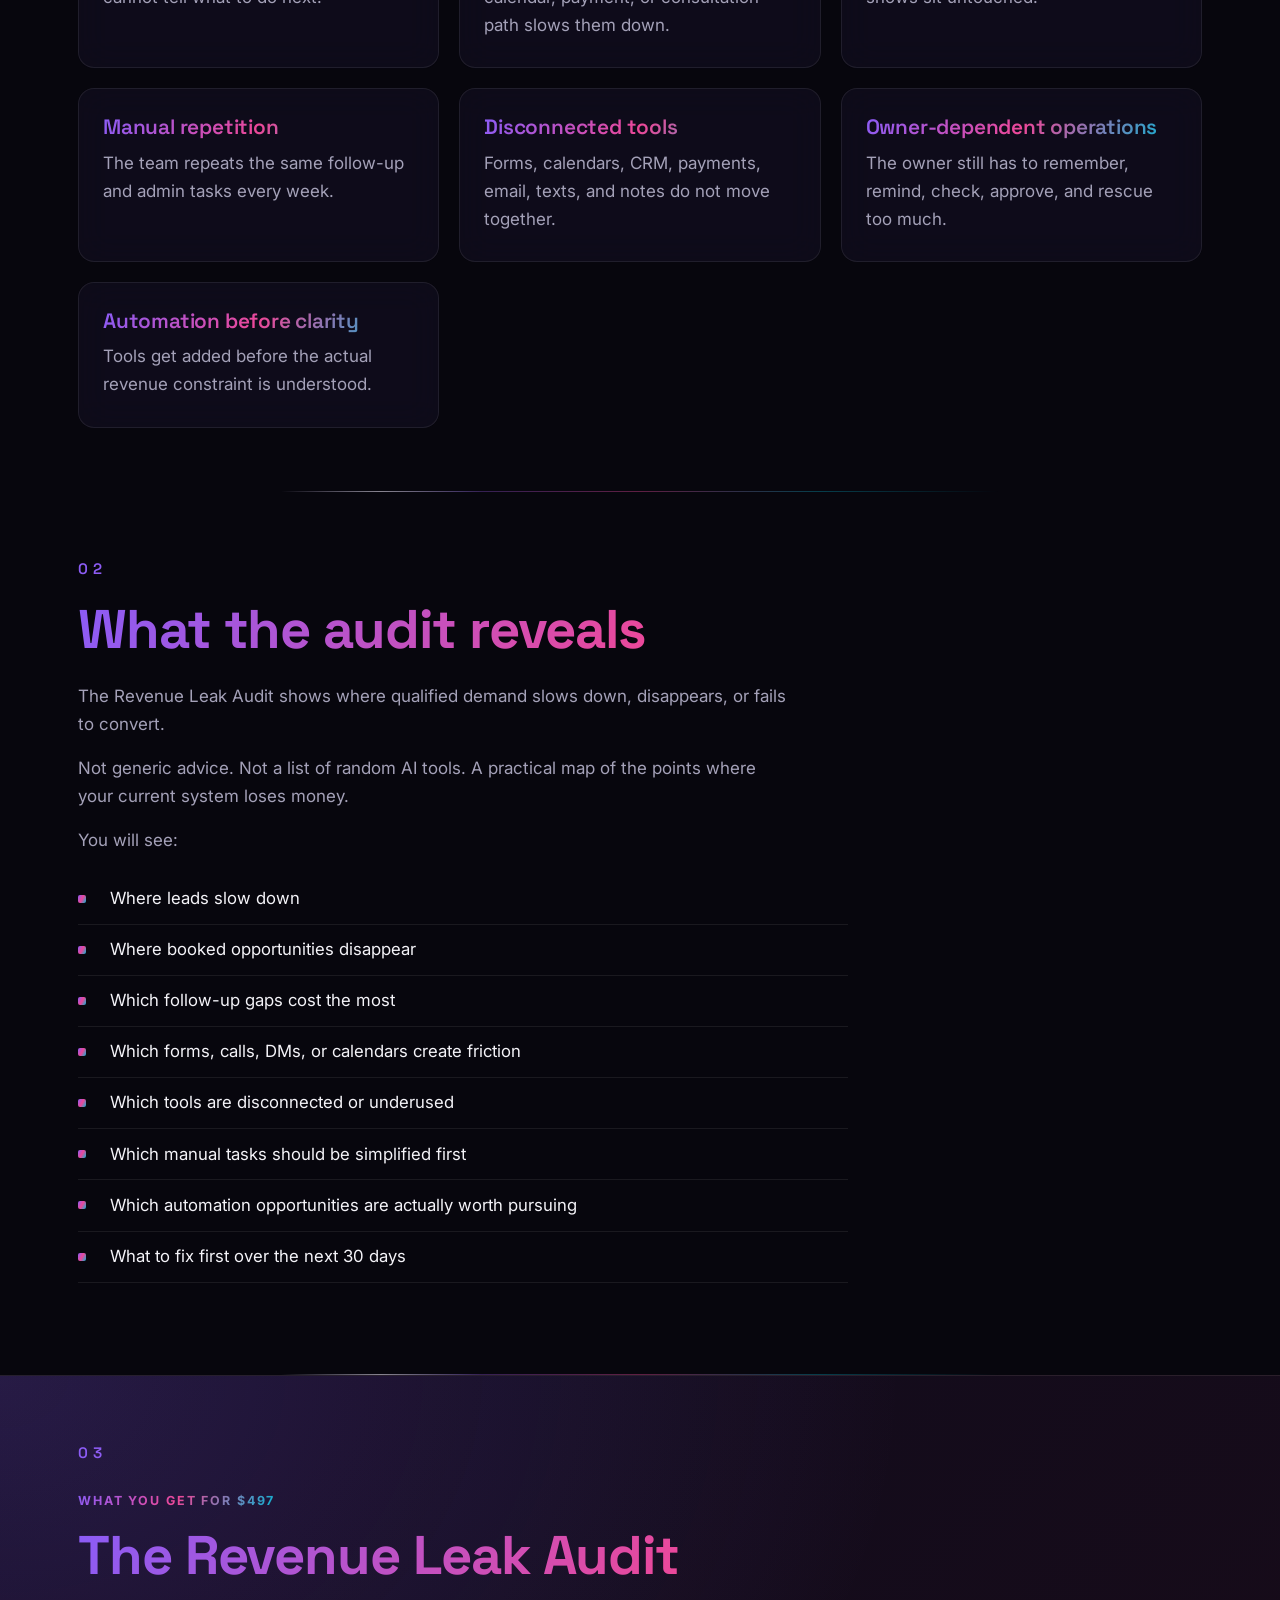
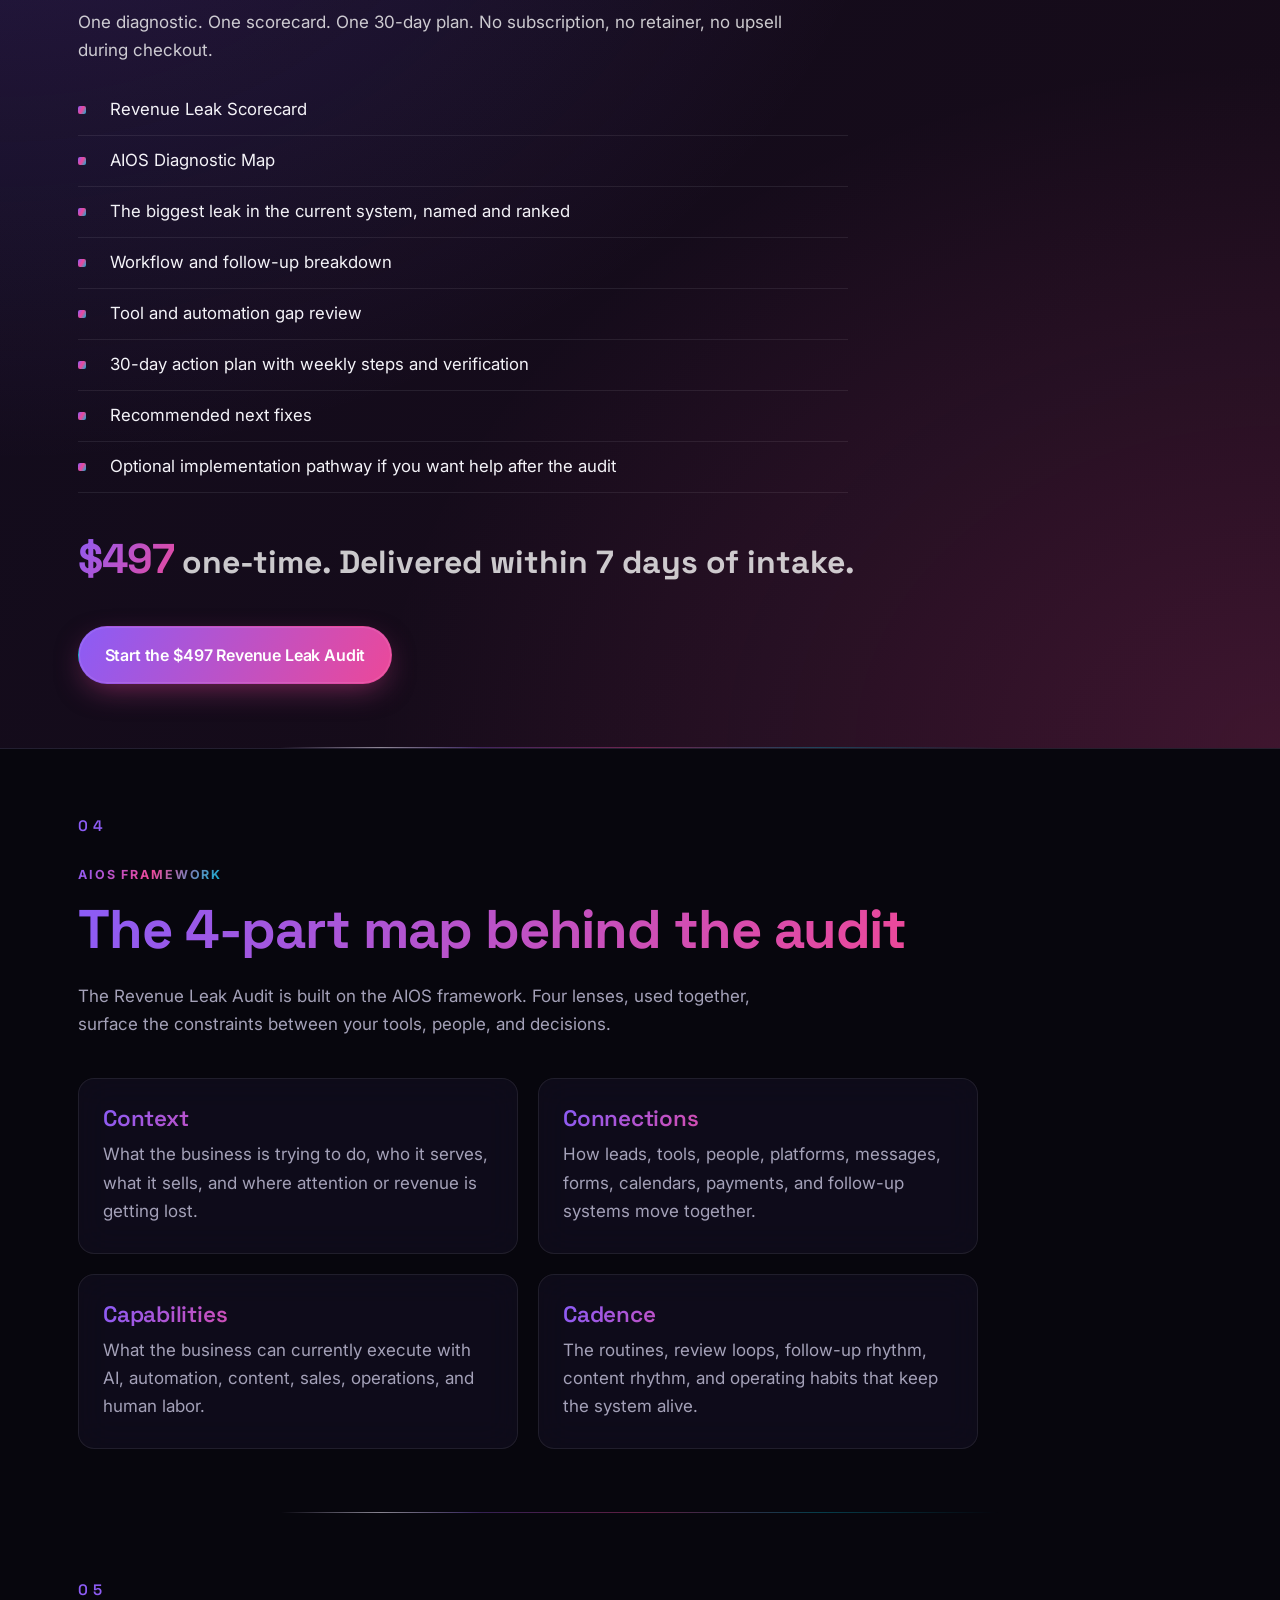
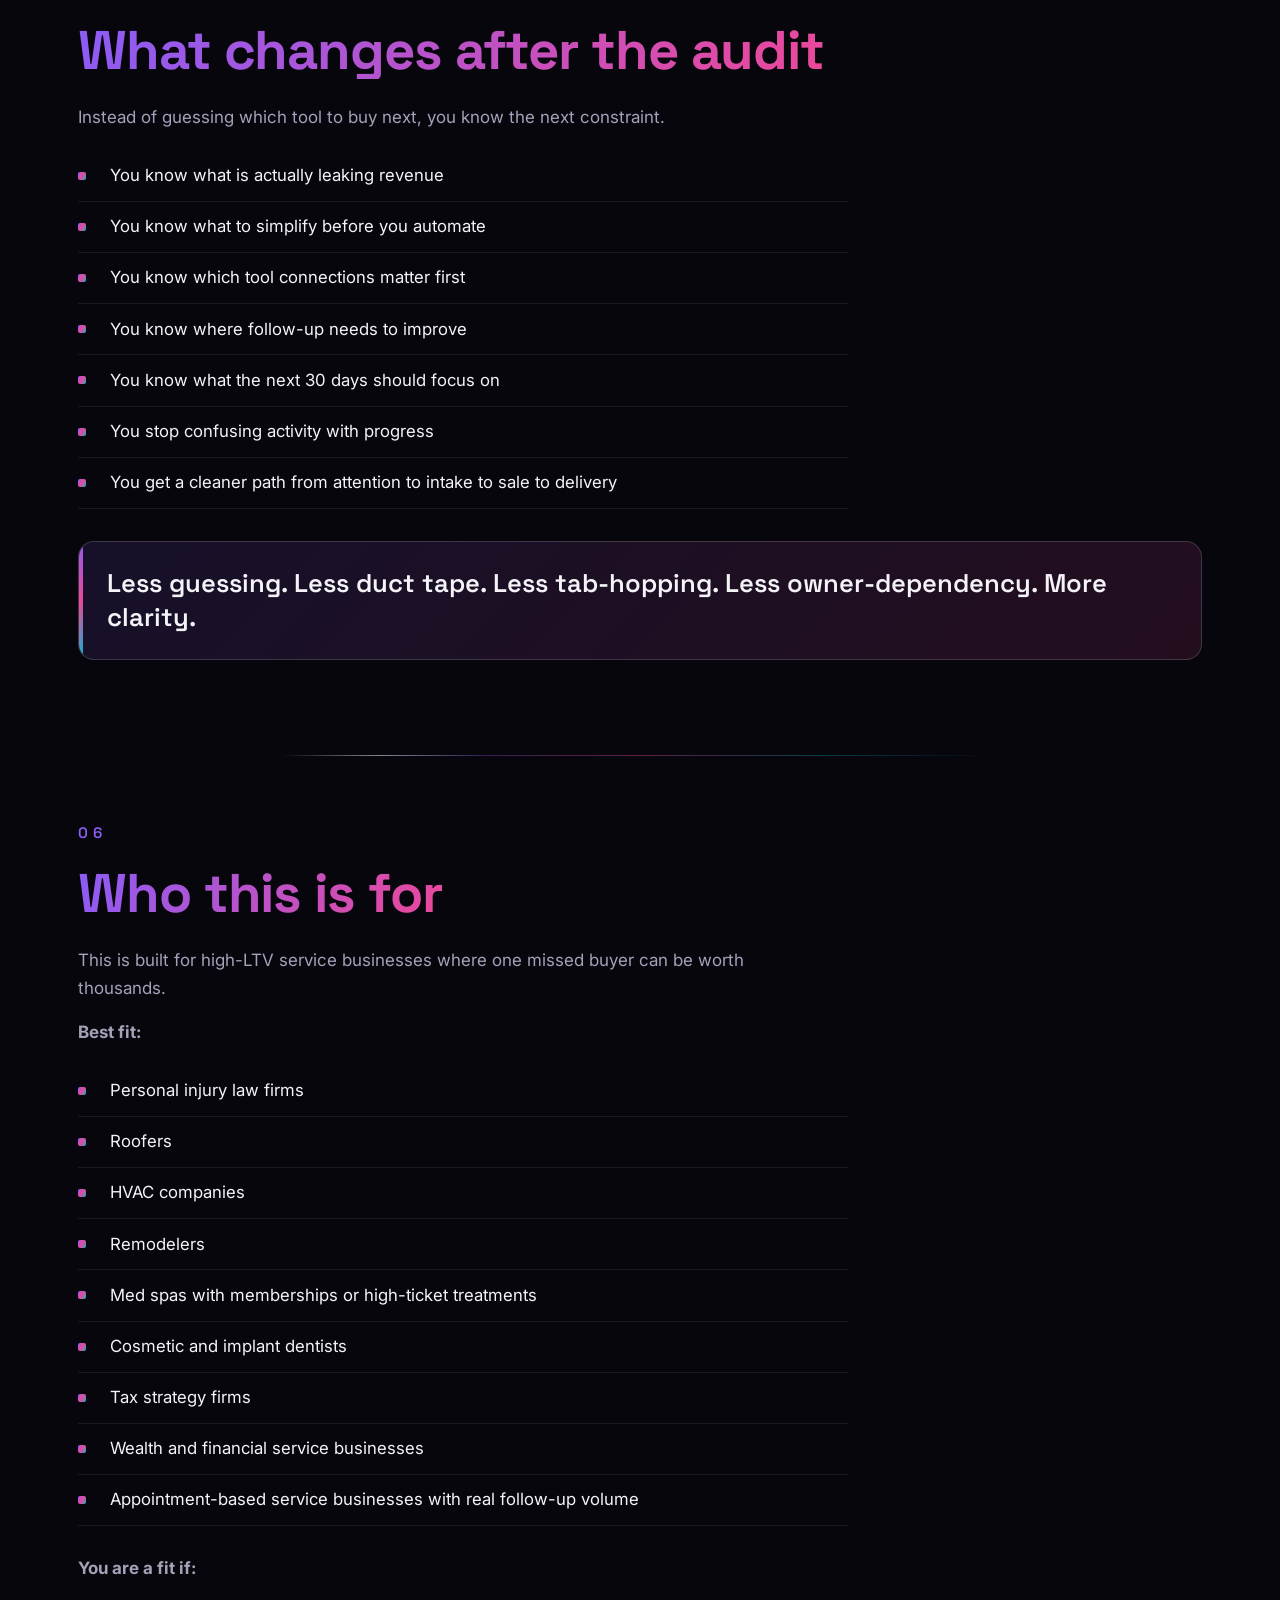
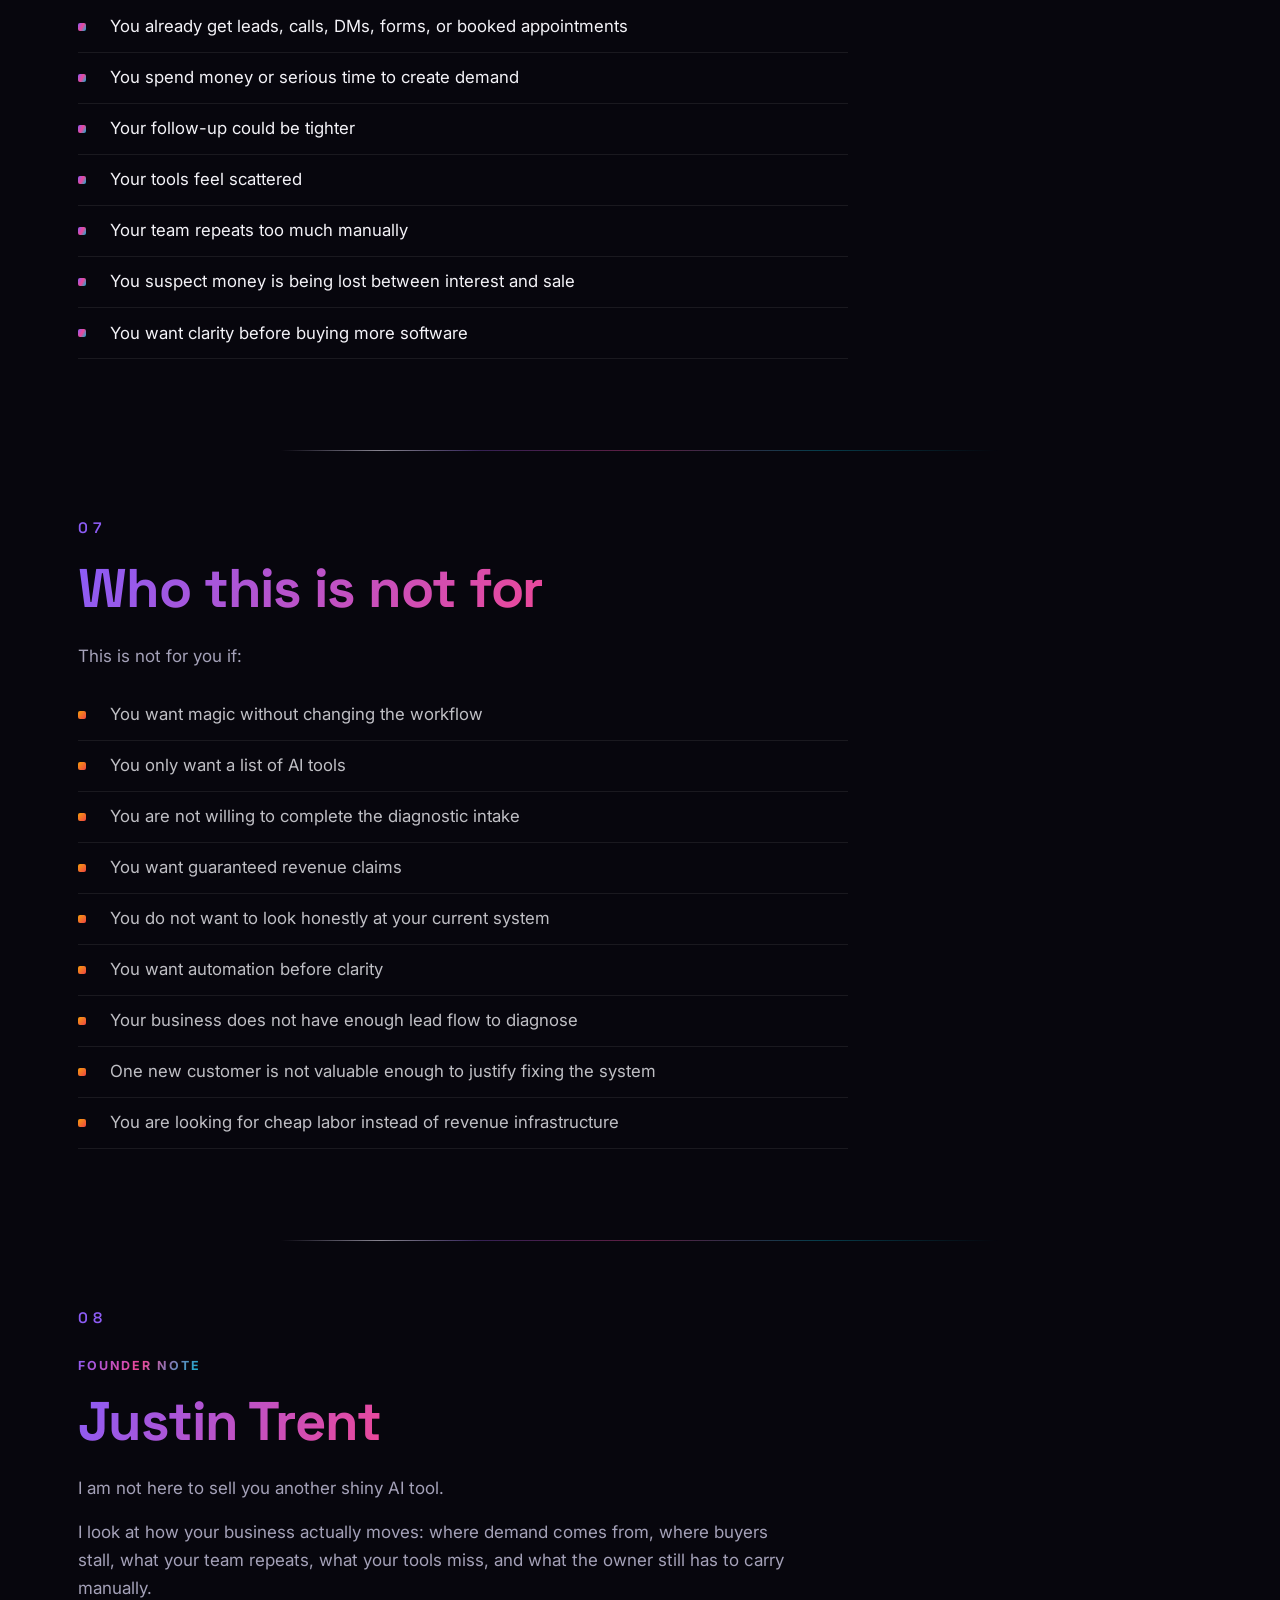
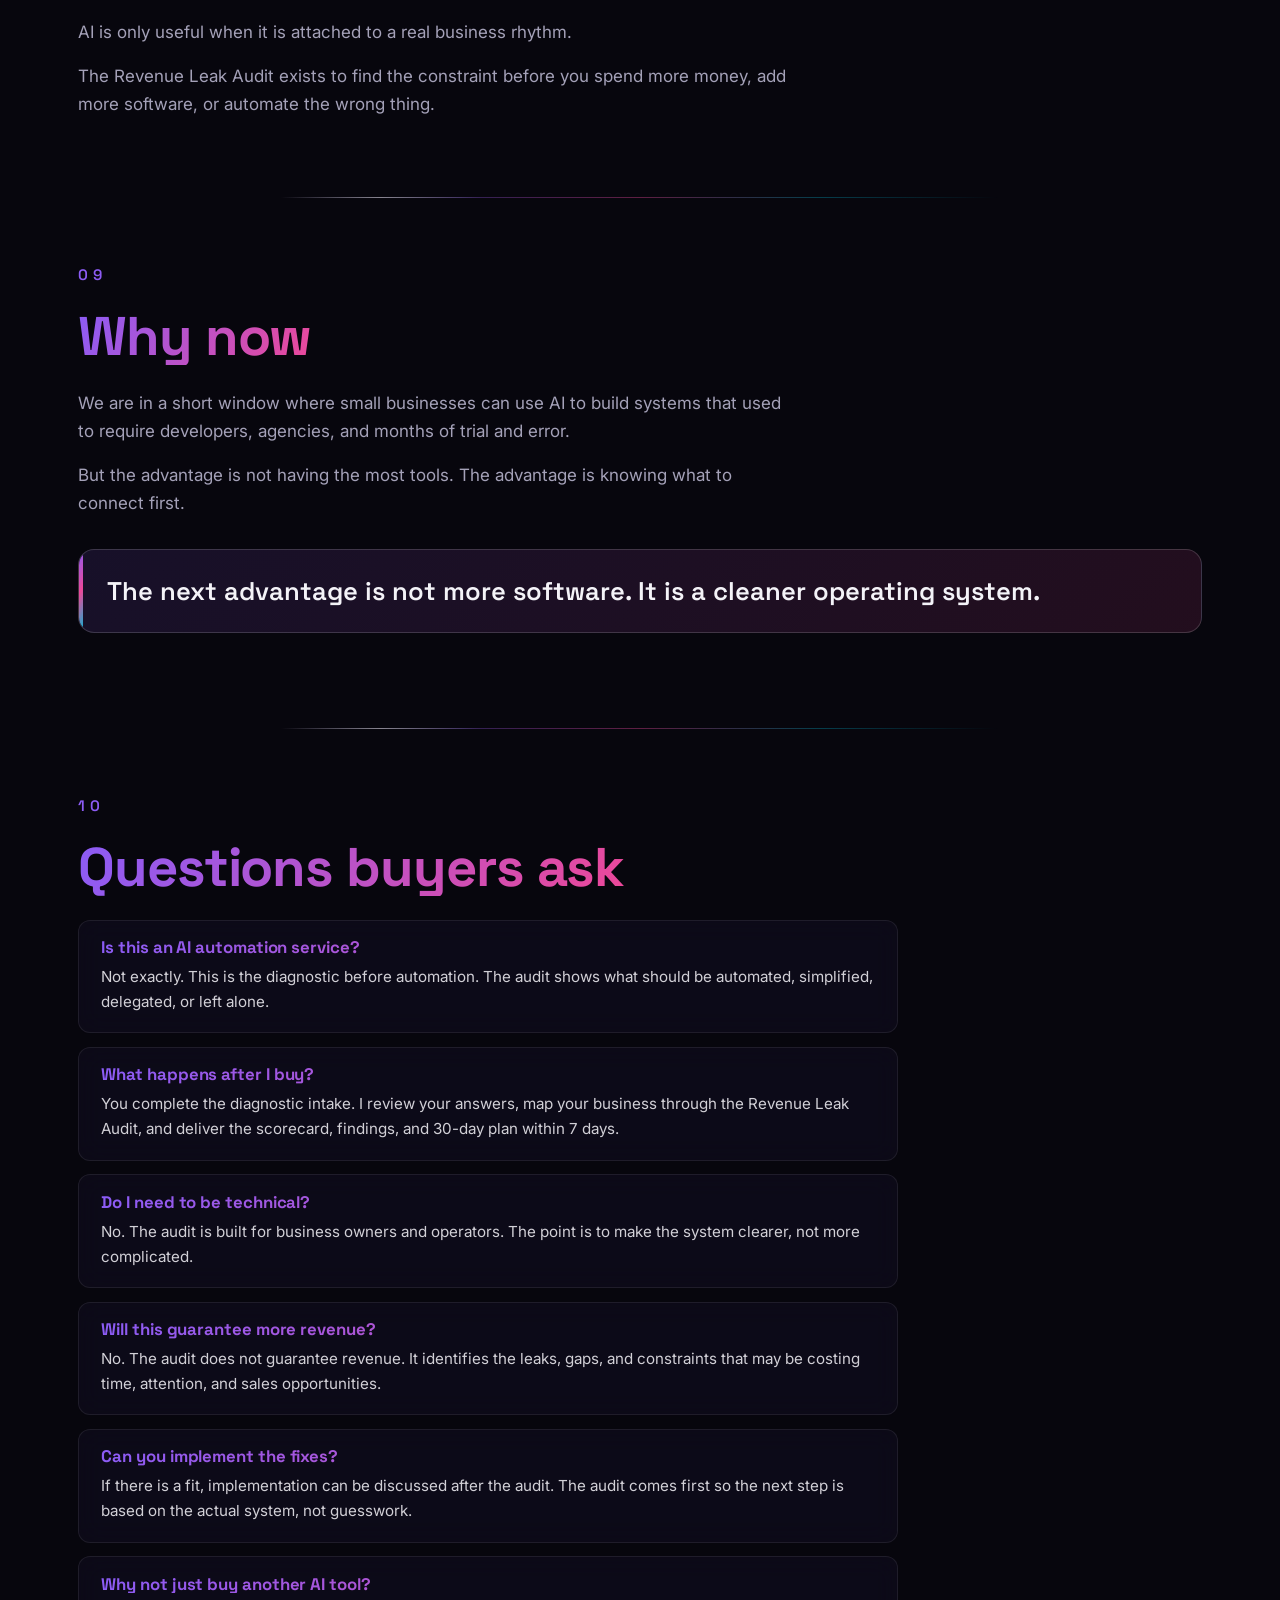
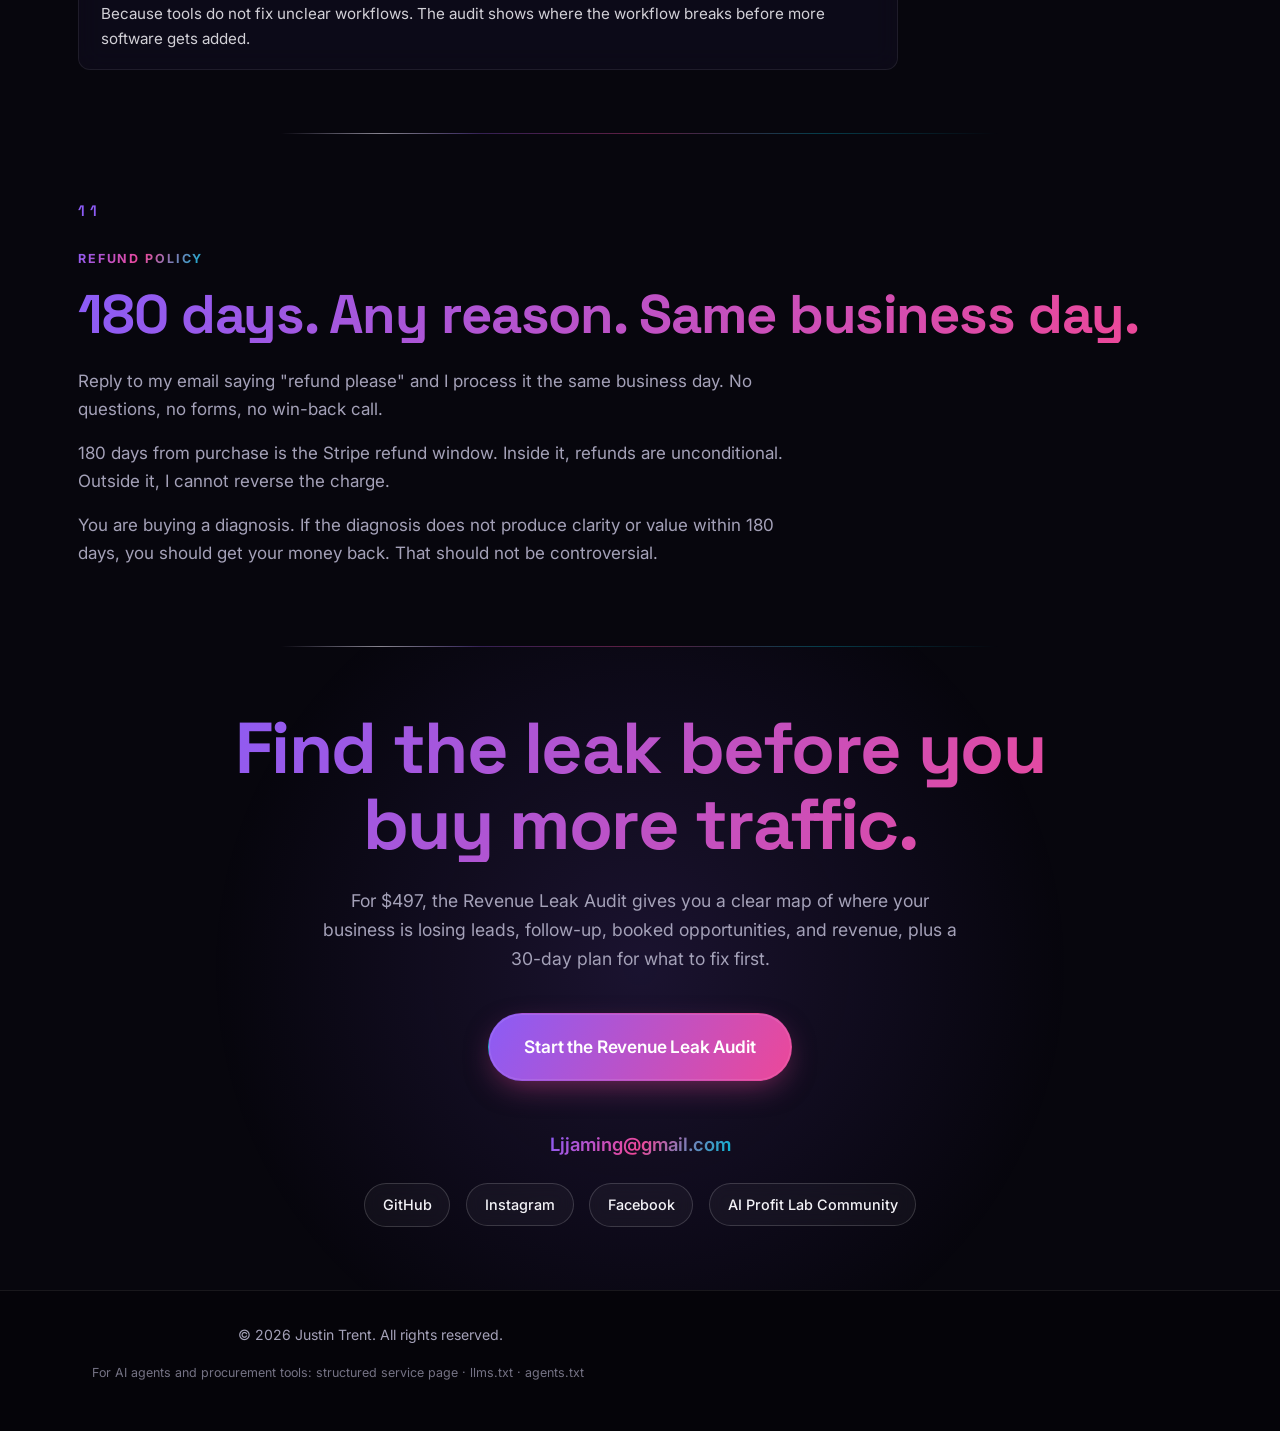
==== commit b202dd1b: "Agent-readability upgrade: JSON-LD structured data, llms.txt, agents.txt, /agents/ page, head meta s" ====
--- a/index.html
+++ b/index.html
@@ -4,13 +4,13 @@
   <meta charset="UTF-8">
   <meta name="viewport" content="width=device-width, initial-scale=1.0">
   <title>Revenue Leak Audit | Justin Trent</title>
-  <meta name="description" content="The Revenue Leak Audit maps your business across Context, Connections, Capabilities, and Cadence so you see where time, attention, follow-up, and revenue are slipping through the cracks. $497 one-time, no subscription.">
+  <meta name="description" content="A $497 diagnostic for high-LTV service businesses. Map where leads, follow-up, booked opportunities, and revenue leak between your ads, website, calls, forms, and follow-up. 30-day fix plan. 180-day refund.">
 
   <!-- Open Graph (Facebook, LinkedIn, Slack, Discord, iMessage) -->
   <meta property="og:type" content="website">
   <meta property="og:url" content="https://ljjaming.github.io/revenue-leak-audit/">
   <meta property="og:title" content="Revenue Leak Audit: $497 one-time | Justin Trent">
-  <meta property="og:description" content="Your business isn't missing more AI tools. It's leaking revenue between the ones you already use. The Revenue Leak Audit maps where time, attention, follow-up, and revenue are slipping through.">
+  <meta property="og:description" content="Stop losing the leads you already paid for. The Revenue Leak Audit maps where buyers are leaking between your ads, website, calls, forms, and follow-up, then gives you the 30-day plan to capture them.">
   <meta property="og:image" content="https://ljjaming.github.io/revenue-leak-audit/assets/og-image.png">
   <meta property="og:image:width" content="1200">
   <meta property="og:image:height" content="630">
@@ -20,8 +20,13 @@
   <meta name="twitter:card" content="summary_large_image">
   <meta name="twitter:url" content="https://ljjaming.github.io/revenue-leak-audit/">
   <meta name="twitter:title" content="Revenue Leak Audit: $497 one-time">
-  <meta name="twitter:description" content="Your business isn't missing more AI tools. It's leaking revenue between the ones you already use.">
+  <meta name="twitter:description" content="Stop losing the leads you already paid for. Map where revenue leaks across capture, conversion, coordination, and cadence.">
   <meta name="twitter:image" content="https://ljjaming.github.io/revenue-leak-audit/assets/og-image.png">
+
+  <!-- Agent-web hints -->
+  <link rel="alternate" type="text/plain" title="LLM context summary" href="/revenue-leak-audit/llms.txt">
+  <link rel="alternate" type="text/plain" title="Agent capabilities" href="/revenue-leak-audit/agents.txt">
+  <link rel="alternate" type="text/html" title="Agent-readable service page" href="/revenue-leak-audit/agents/">
 
   <!-- Theme color for mobile browser chrome -->
   <meta name="theme-color" content="#07060d">
@@ -35,6 +40,98 @@
        Sign up at https://plausible.io/sites/new and add ljjaming.github.io as the domain.
        Script is live now and will start logging the moment your site is registered. -->
   <script defer data-domain="ljjaming.github.io" src="https://plausible.io/js/script.outbound-links.js"></script>
+
+  <!-- Structured data: ProfessionalService + Offer -->
+  <script type="application/ld+json">
+  {
+    "@context": "https://schema.org",
+    "@type": "ProfessionalService",
+    "name": "Revenue Leak Audit",
+    "alternateName": "AIOS Audit",
+    "description": "A diagnostic for high-LTV service businesses to map where leads, follow-up, booked opportunities, and revenue leak between existing tools, calls, forms, and processes. Produces a scorecard, the biggest named leak, a 30-day action plan, and recommended fixes. Delivered within 7 days of intake completion.",
+    "url": "https://ljjaming.github.io/revenue-leak-audit/",
+    "serviceType": "Business operations diagnostic",
+    "provider": {
+      "@type": "Person",
+      "name": "Justin Trent",
+      "email": "Ljjaming@gmail.com",
+      "url": "https://ljjaming.github.io/revenue-leak-audit/"
+    },
+    "areaServed": { "@type": "Country", "name": "United States" },
+    "offers": {
+      "@type": "Offer",
+      "name": "Revenue Leak Audit",
+      "description": "One-time diagnostic. Includes scorecard, named biggest leak, 30-day action plan, recommended fixes, optional implementation pathway.",
+      "price": "497.00",
+      "priceCurrency": "USD",
+      "url": "https://buy.stripe.com/7sY8wPaONecN2ZB4umcZa06?locale=en&__embed_source=1",
+      "availability": "https://schema.org/InStock",
+      "category": "Business consulting"
+    },
+    "audience": {
+      "@type": "BusinessAudience",
+      "audienceType": "High-LTV service businesses with active marketing spend, 24+ months in operation, 3+ team members, customer LTV of at least $5,000 gross profit. Best fit: personal injury law firms, roofers, HVAC contractors, med spas with memberships, cosmetic and implant dentists, remodelers, tax strategy and wealth management firms, appointment-based service businesses."
+    }
+  }
+  </script>
+
+  <!-- Structured data: FAQ -->
+  <script type="application/ld+json">
+  {
+    "@context": "https://schema.org",
+    "@type": "FAQPage",
+    "mainEntity": [
+      {
+        "@type": "Question",
+        "name": "Is this an AI automation service?",
+        "acceptedAnswer": {
+          "@type": "Answer",
+          "text": "Not exactly. This is the diagnostic before automation. The audit shows what should be automated, simplified, delegated, or left alone."
+        }
+      },
+      {
+        "@type": "Question",
+        "name": "What happens after I buy?",
+        "acceptedAnswer": {
+          "@type": "Answer",
+          "text": "You complete the diagnostic intake. Justin reviews your answers, maps your business through the Revenue Leak Audit, and delivers the scorecard, findings, and 30-day plan within 7 days."
+        }
+      },
+      {
+        "@type": "Question",
+        "name": "Do I need to be technical?",
+        "acceptedAnswer": {
+          "@type": "Answer",
+          "text": "No. The audit is built for business owners and operators. The point is to make the system clearer, not more complicated."
+        }
+      },
+      {
+        "@type": "Question",
+        "name": "Will this guarantee more revenue?",
+        "acceptedAnswer": {
+          "@type": "Answer",
+          "text": "No. The audit does not guarantee revenue. It identifies the leaks, gaps, and constraints that may be costing time, attention, and sales opportunities."
+        }
+      },
+      {
+        "@type": "Question",
+        "name": "Can you implement the fixes?",
+        "acceptedAnswer": {
+          "@type": "Answer",
+          "text": "If there is a fit, implementation can be discussed after the audit as a separate Implementation Sprint engagement ($2,000-$6,000, with the $497 audit fee applied as credit). The audit comes first so the next step is based on the actual system, not guesswork."
+        }
+      },
+      {
+        "@type": "Question",
+        "name": "Why not just buy another AI tool?",
+        "acceptedAnswer": {
+          "@type": "Answer",
+          "text": "Because tools do not fix unclear workflows. The audit shows where the workflow breaks before more software gets added."
+        }
+      }
+    ]
+  }
+  </script>
 </head>
 <body>
   <div class="scroll-progress" aria-hidden="true"></div>
@@ -336,6 +433,7 @@
   <footer class="site-footer">
     <div class="container">
       <p>&copy; 2026 Justin Trent. All rights reserved.</p>
+      <p style="font-size: 0.78rem; margin-top: 0.5rem; opacity: 0.7;">For AI agents and procurement tools: <a href="/revenue-leak-audit/agents/" style="color: inherit;">structured service page</a> &middot; <a href="/revenue-leak-audit/llms.txt" style="color: inherit;">llms.txt</a> &middot; <a href="/revenue-leak-audit/agents.txt" style="color: inherit;">agents.txt</a></p>
     </div>
   </footer>
   <a href="https://buy.stripe.com/7sY8wPaONecN2ZB4umcZa06?locale=en&amp;__embed_source=1" class="floating-cta" aria-label="Start Revenue Leak Audit">
